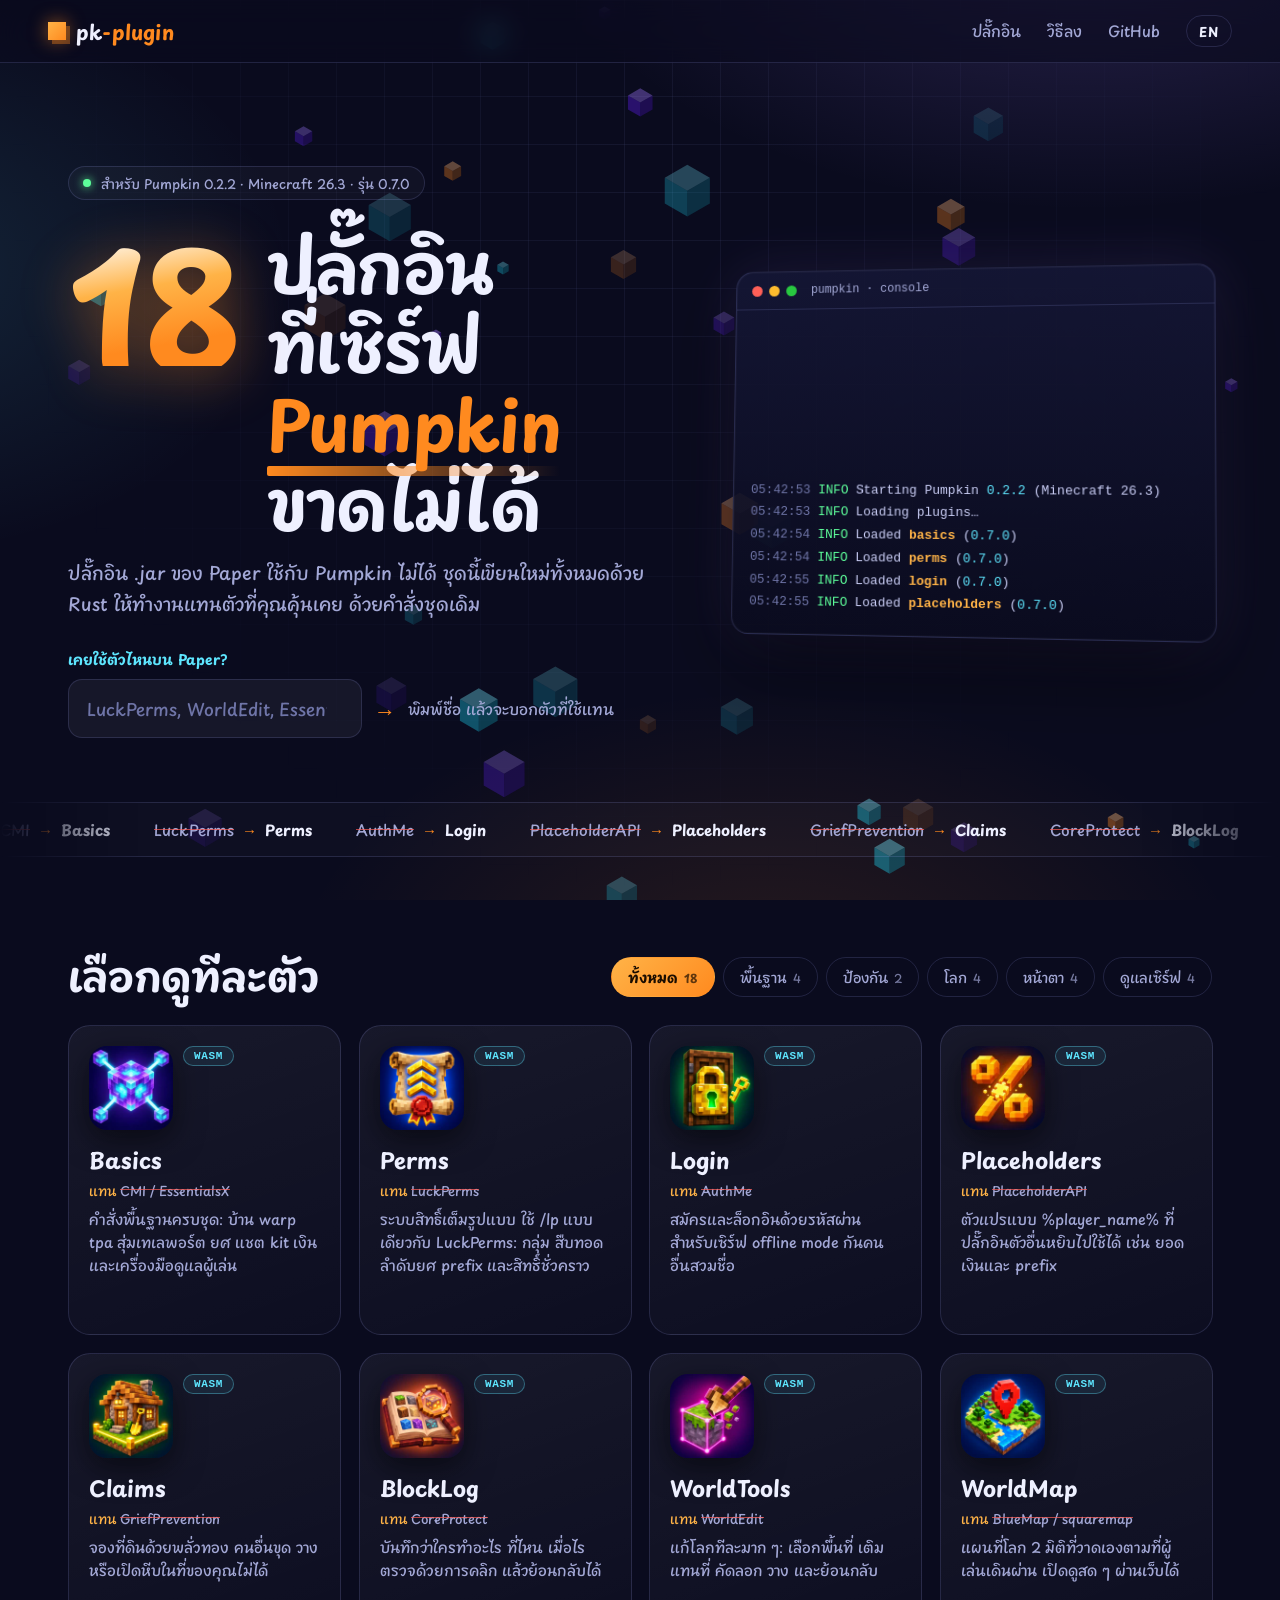
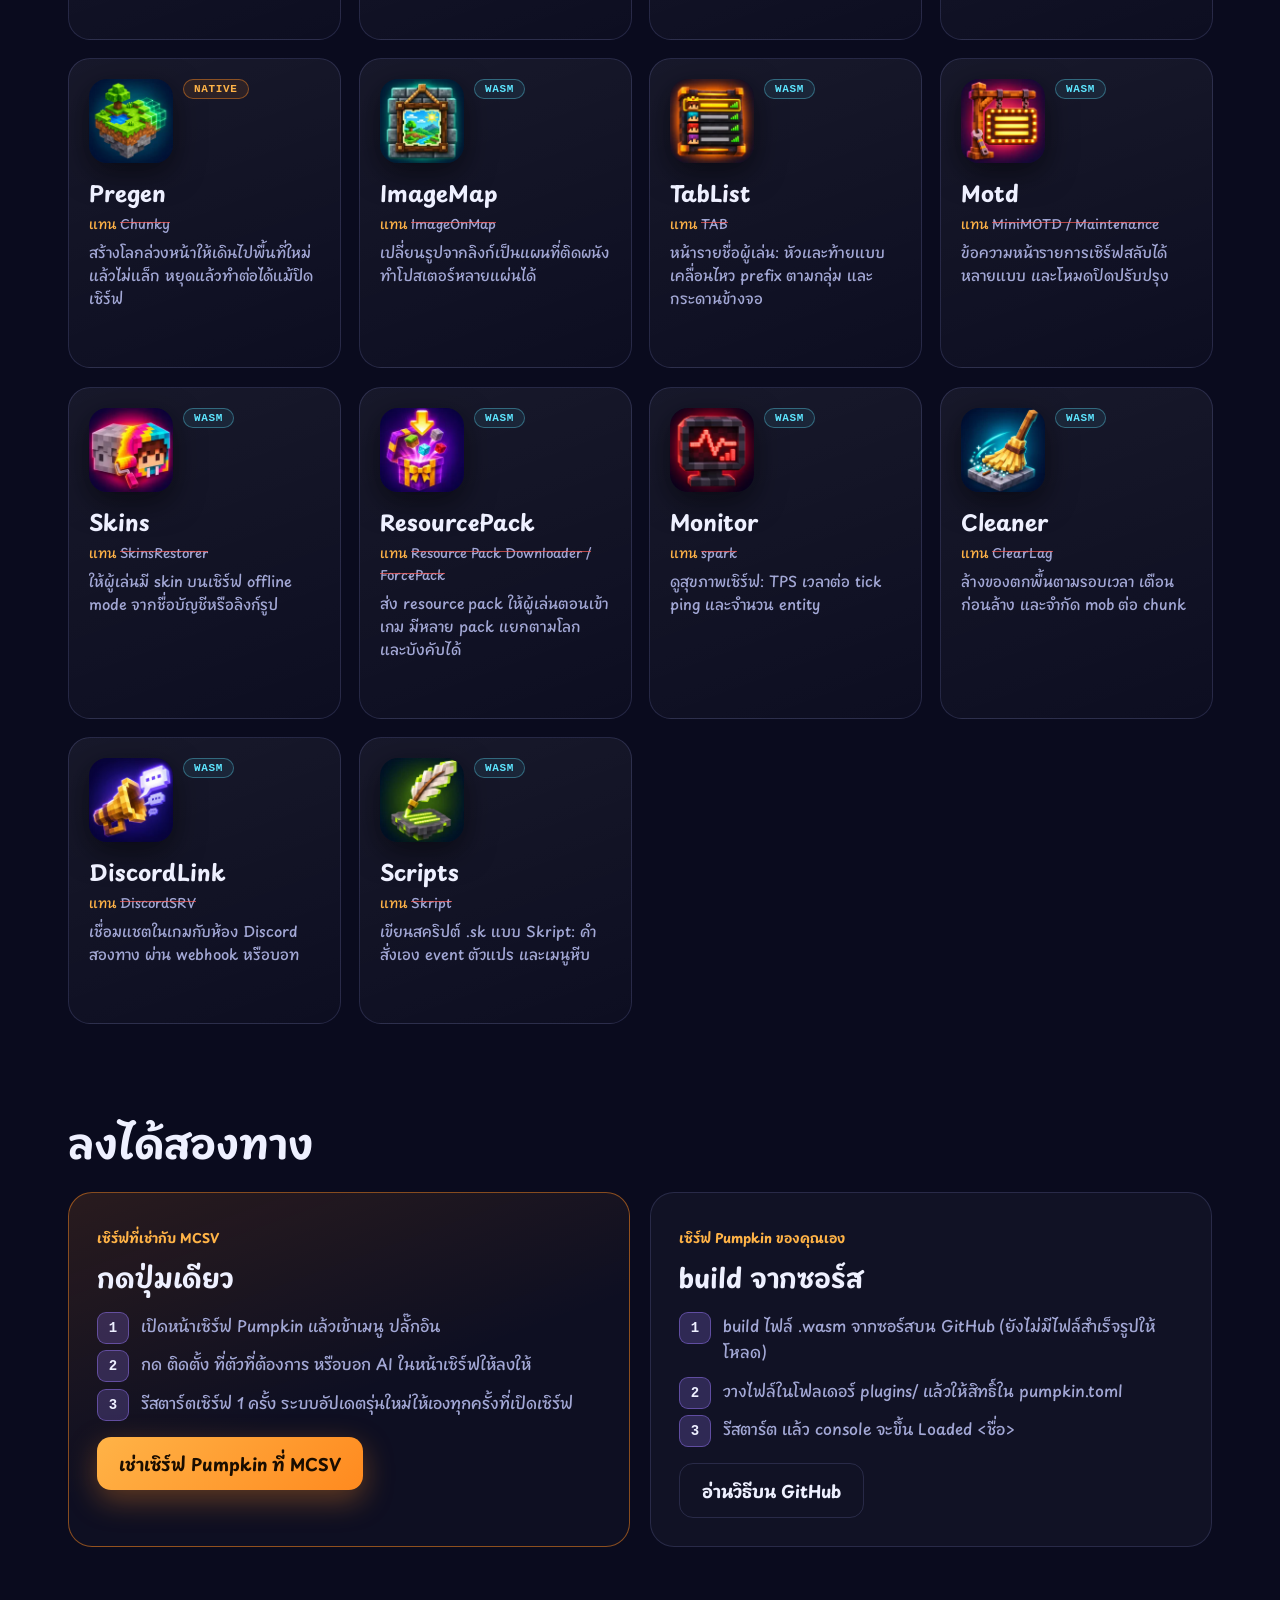
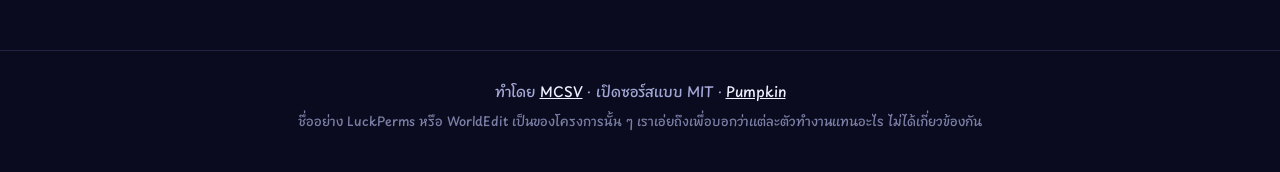
==== site/index.html @ 04d497fb "Hub page at pk-plugin.mcsv.me site/: one static page (no build step, no network calls) that lists th" ====
<!doctype html>
<html lang="th">
<head>
<meta charset="utf-8">
<meta name="viewport" content="width=device-width, initial-scale=1">
<title>Pumpkin Plugins: ปลั๊กอิน 18 ตัวสำหรับเซิร์ฟ Pumpkin | MCSV</title>
<meta name="description" content="ปลั๊กอิน 18 ตัวสำหรับเซิร์ฟ Minecraft Pumpkin ใช้แทน LuckPerms, EssentialsX, WorldEdit, CoreProtect และตัวอื่นที่คุ้นเคย เปิดซอร์ส ทำโดย MCSV">
<meta name="theme-color" content="#0a0b1e">
<meta property="og:title" content="Pumpkin Plugins by MCSV">
<meta property="og:description" content="18 open-source plugins for the Pumpkin Minecraft server: permissions, essentials, world editing, block logging, web map and more.">
<meta property="og:type" content="website">
<meta property="og:url" content="https://pk-plugin.mcsv.me/">
<meta property="og:image" content="https://pk-plugin.mcsv.me/img/basics.webp">
<link rel="canonical" href="https://pk-plugin.mcsv.me/">
<link rel="icon" type="image/webp" href="img/basics.webp">
<link rel="preload" href="fonts/playpen-sans-thai-700-thai.woff2" as="font" type="font/woff2" crossorigin>
<link rel="stylesheet" href="style.css">
</head>
<body>
<canvas id="sky" aria-hidden="true"></canvas>

<header class="top">
  <a class="brand" href="#top" aria-label="Pumpkin Plugins">
    <span class="brand-cube" aria-hidden="true"></span>
    <span>pk<b>-plugin</b></span>
  </a>
  <nav class="top-links">
    <a href="#plugins" data-i18n="nav_plugins">ปลั๊กอิน</a>
    <a href="#install" data-i18n="nav_install">วิธีลง</a>
    <a href="https://github.com/artmasster/pumpkin-plugins" rel="noopener" target="_blank">GitHub</a>
    <button class="lang" id="lang" type="button" aria-label="Switch language">EN</button>
  </nav>
</header>

<main id="top">
  <section class="hero">
    <div class="hero-copy">
      <p class="eyebrow reveal"><span class="dot"></span><span data-i18n="eyebrow">สำหรับ Pumpkin 0.2.2 · Minecraft 26.3 · รุ่น 0.7.0</span></p>
      <h1 class="reveal">
        <span class="count" id="count">18</span>
        <span class="h1-text" data-i18n="h1">ปลั๊กอิน<br>ที่เซิร์ฟ <em>Pumpkin</em><br>ขาดไม่ได้</span>
      </h1>
      <p class="lede reveal" data-i18n="lede">ปลั๊กอิน .jar ของ Paper ใช้กับ Pumpkin ไม่ได้ ชุดนี้เขียนใหม่ทั้งหมดด้วย Rust ให้ทำงานแทนตัวที่คุณคุ้นเคย ด้วยคำสั่งชุดเดิม</p>

      <form class="finder reveal" id="finder" autocomplete="off">
        <label for="q" data-i18n="finder_label">เคยใช้ตัวไหนบน Paper?</label>
        <div class="finder-row">
          <input id="q" type="search" spellcheck="false" placeholder="LuckPerms, WorldEdit, EssentialsX…">
          <span class="finder-arrow" aria-hidden="true">→</span>
          <output id="answer" for="q" data-i18n="finder_idle">พิมพ์ชื่อ แล้วจะบอกตัวที่ใช้แทน</output>
        </div>
      </form>
    </div>

    <div class="console reveal" aria-hidden="true">
      <div class="console-bar"><i></i><i></i><i></i><span>pumpkin · console</span></div>
      <pre id="log"></pre>
    </div>
  </section>

  <div class="ticker" aria-hidden="true"><div class="ticker-run" id="ticker"></div></div>

  <section class="shelf" id="plugins">
    <div class="shelf-head">
      <h2 data-i18n="shelf_title">เลือกดูทีละตัว</h2>
      <div class="chips" id="chips" role="tablist"></div>
    </div>
    <div class="grid" id="grid"></div>
    <p class="none" id="none" hidden data-i18n="none">ไม่มีตัวที่ตรงกับคำนี้</p>
  </section>

  <section class="install" id="install">
    <h2 data-i18n="install_title">ลงได้สองทาง</h2>
    <div class="ways">
      <article class="way way-mcsv">
        <span class="way-tag" data-i18n="way1_tag">เซิร์ฟที่เช่ากับ MCSV</span>
        <h3 data-i18n="way1_title">กดปุ่มเดียว</h3>
        <ol>
          <li data-i18n="way1_a">เปิดหน้าเซิร์ฟ Pumpkin แล้วเข้าเมนู ปลั๊กอิน</li>
          <li data-i18n="way1_b">กด ติดตั้ง ที่ตัวที่ต้องการ หรือบอก AI ในหน้าเซิร์ฟให้ลงให้</li>
          <li data-i18n="way1_c">รีสตาร์ตเซิร์ฟ 1 ครั้ง ระบบอัปเดตรุ่นใหม่ให้เองทุกครั้งที่เปิดเซิร์ฟ</li>
        </ol>
        <a class="btn" href="https://mcsv.me" rel="noopener" target="_blank" data-i18n="way1_btn">เช่าเซิร์ฟ Pumpkin ที่ MCSV</a>
      </article>
      <article class="way">
        <span class="way-tag" data-i18n="way2_tag">เซิร์ฟ Pumpkin ของคุณเอง</span>
        <h3 data-i18n="way2_title">build จากซอร์ส</h3>
        <ol>
          <li data-i18n="way2_a">build ไฟล์ .wasm จากซอร์สบน GitHub (ยังไม่มีไฟล์สำเร็จรูปให้โหลด)</li>
          <li data-i18n="way2_b">วางไฟล์ในโฟลเดอร์ plugins/ แล้วให้สิทธิ์ใน pumpkin.toml</li>
          <li data-i18n="way2_c">รีสตาร์ต แล้ว console จะขึ้น Loaded &lt;ชื่อ&gt;</li>
        </ol>
        <a class="btn btn-ghost" href="https://github.com/artmasster/pumpkin-plugins#install" rel="noopener" target="_blank" data-i18n="way2_btn">อ่านวิธีบน GitHub</a>
      </article>
    </div>
  </section>
</main>

<footer class="foot">
  <p><span data-i18n="foot_a">ทำโดย</span> <a href="https://mcsv.me" rel="noopener" target="_blank">MCSV</a> · <span data-i18n="foot_b">เปิดซอร์สแบบ MIT</span> · <a href="https://github.com/Pumpkin-MC/Pumpkin" rel="noopener" target="_blank">Pumpkin</a></p>
  <p class="foot-small" data-i18n="foot_c">ชื่ออย่าง LuckPerms หรือ WorldEdit เป็นของโครงการนั้น ๆ เราเอ่ยถึงเพื่อบอกว่าแต่ละตัวทำงานแทนอะไร ไม่ได้เกี่ยวข้องกัน</p>
</footer>

<dialog id="sheet" aria-labelledby="sheet-name">
  <button class="sheet-close" id="sheet-close" type="button" aria-label="Close">×</button>
  <div class="sheet-art"><img id="sheet-img" alt="" width="176" height="176"><span class="sheet-glow" aria-hidden="true"></span></div>
  <div class="sheet-body">
    <p class="sheet-rep"><span data-i18n="rep">ใช้แทน</span> <b id="sheet-rep"></b></p>
    <h2 id="sheet-name"></h2>
    <p class="sheet-text" id="sheet-text"></p>
    <h3 data-i18n="cmds">คำสั่งหลัก</h3>
    <div class="cmds" id="sheet-cmds"></div>
    <h3 id="sheet-toml-title" data-i18n="toml">สิทธิ์ใน pumpkin.toml</h3>
    <button class="toml" id="sheet-toml" type="button"><code id="sheet-toml-code"></code><span class="copy-hint" data-i18n="copy">กดเพื่อคัดลอก</span></button>
    <p class="sheet-meta" id="sheet-meta"></p>
  </div>
</dialog>
<div class="toast" id="toast" role="status" aria-live="polite"></div>

<script src="app.js" defer></script>
</body>
</html>
---- site/style.css ----
/* pk-plugin.mcsv.me: voxel night. Deep indigo sky, the cyan and violet glow of the plugin art,
   and pumpkin orange as the one sharp accent. */
@font-face { font-family: 'Playpen Sans Thai'; font-weight: 500; font-display: swap; src: url('fonts/playpen-sans-thai-500-thai.woff2') format('woff2'); unicode-range: U+02D7, U+0303, U+0331, U+0E01-0E5B, U+200C-200D, U+25CC; }
@font-face { font-family: 'Playpen Sans Thai'; font-weight: 500; font-display: swap; src: url('fonts/playpen-sans-thai-500-latin.woff2') format('woff2'); unicode-range: U+0000-00FF, U+0131, U+0152-0153, U+02BB-02BC, U+02C6, U+02DA, U+02DC, U+2000-206F, U+20AC, U+2122, U+2190-2193, U+2212, U+2215, U+FEFF, U+FFFD; }
@font-face { font-family: 'Playpen Sans Thai'; font-weight: 600; font-display: swap; src: url('fonts/playpen-sans-thai-600-thai.woff2') format('woff2'); unicode-range: U+02D7, U+0303, U+0331, U+0E01-0E5B, U+200C-200D, U+25CC; }
@font-face { font-family: 'Playpen Sans Thai'; font-weight: 600; font-display: swap; src: url('fonts/playpen-sans-thai-600-latin.woff2') format('woff2'); unicode-range: U+0000-00FF, U+0131, U+0152-0153, U+02BB-02BC, U+02C6, U+02DA, U+02DC, U+2000-206F, U+20AC, U+2122, U+2190-2193, U+2212, U+2215, U+FEFF, U+FFFD; }
@font-face { font-family: 'Playpen Sans Thai'; font-weight: 700; font-display: swap; src: url('fonts/playpen-sans-thai-700-thai.woff2') format('woff2'); unicode-range: U+02D7, U+0303, U+0331, U+0E01-0E5B, U+200C-200D, U+25CC; }
@font-face { font-family: 'Playpen Sans Thai'; font-weight: 700; font-display: swap; src: url('fonts/playpen-sans-thai-700-latin.woff2') format('woff2'); unicode-range: U+0000-00FF, U+0131, U+0152-0153, U+02BB-02BC, U+02C6, U+02DA, U+02DC, U+2000-206F, U+20AC, U+2122, U+2190-2193, U+2212, U+2215, U+FEFF, U+FFFD; }

:root {
  --bg: #0a0b1e;
  --bg-2: #11132e;
  --ink: #eef0ff;
  --dim: #a3a8d6;
  --line: rgba(160, 170, 255, .16);
  --pumpkin: #ff8a1f;
  --pumpkin-2: #ffb347;
  --cyan: #5ee6ff;
  --violet: #9b7bff;
  --mono: ui-monospace, 'Cascadia Code', 'SF Mono', Menlo, Consolas, monospace;
  --ease: cubic-bezier(.2, .8, .2, 1);
}
* { box-sizing: border-box; }
html { scroll-behavior: smooth; }
body {
  margin: 0; min-height: 100vh; color: var(--ink); background: var(--bg);
  font: 500 17px/1.7 'Playpen Sans Thai', 'Leelawadee UI', Tahoma, sans-serif;
  background-image:
    radial-gradient(900px 500px at 85% -10%, rgba(155, 123, 255, .22), transparent 60%),
    radial-gradient(700px 480px at -10% 30%, rgba(94, 230, 255, .12), transparent 60%),
    radial-gradient(800px 500px at 60% 110%, rgba(255, 138, 31, .12), transparent 60%);
  background-attachment: fixed;
  overflow-x: hidden;
}
/* a faint block grid, like a build plate */
body::before {
  content: ''; position: fixed; inset: 0; z-index: -1; pointer-events: none; opacity: .5;
  background-image: linear-gradient(var(--line) 1px, transparent 1px), linear-gradient(90deg, var(--line) 1px, transparent 1px);
  background-size: 48px 48px;
  mask-image: radial-gradient(ellipse at 50% 20%, #000 0%, transparent 72%);
  -webkit-mask-image: radial-gradient(ellipse at 50% 20%, #000 0%, transparent 72%);
}
#sky { position: fixed; inset: 0; width: 100%; height: 100%; z-index: -1; pointer-events: none; }
a { color: inherit; }
h1, h2, h3, p { margin: 0; }
button { font: inherit; color: inherit; cursor: pointer; }
:focus-visible { outline: 2px solid var(--pumpkin); outline-offset: 3px; border-radius: 6px; }

/* top bar */
.top { position: sticky; top: 0; z-index: 20; display: flex; align-items: center; justify-content: space-between; gap: 16px; padding: 14px clamp(16px, 4vw, 48px); backdrop-filter: blur(14px); -webkit-backdrop-filter: blur(14px); background: rgba(10, 11, 30, .62); border-bottom: 1px solid var(--line); }
.brand { display: flex; align-items: center; gap: 10px; font-weight: 700; font-size: 20px; text-decoration: none; letter-spacing: .01em; }
.brand b { color: var(--pumpkin); font-weight: 700; }
.brand-cube { width: 18px; height: 18px; background: linear-gradient(135deg, var(--pumpkin-2), var(--pumpkin)); box-shadow: 4px 4px 0 rgba(255, 138, 31, .35), 0 0 18px rgba(255, 138, 31, .6); animation: spin 9s linear infinite; }
.top-links { display: flex; align-items: center; gap: clamp(10px, 2.4vw, 26px); font-size: 15px; }
.top-links a { text-decoration: none; color: var(--dim); transition: color .2s; }
.top-links a:hover { color: var(--ink); }
.lang { padding: 4px 12px; border: 1px solid var(--line); border-radius: 999px; background: transparent; font-size: 13px; font-weight: 700; letter-spacing: .08em; transition: border-color .2s, background .2s; }
.lang:hover { border-color: var(--pumpkin); background: rgba(255, 138, 31, .12); }

/* hero */
.hero { display: grid; grid-template-columns: minmax(0, 1.1fr) minmax(0, .9fr); gap: clamp(24px, 5vw, 72px); align-items: center; max-width: 1240px; margin: 0 auto; padding: clamp(40px, 8vw, 104px) clamp(16px, 4vw, 48px) clamp(32px, 5vw, 64px); }
.eyebrow { display: inline-flex; align-items: center; gap: 10px; padding: 5px 14px; border: 1px solid var(--line); border-radius: 999px; font-size: 13px; color: var(--dim); background: rgba(255, 255, 255, .03); }
.dot { width: 8px; height: 8px; border-radius: 50%; background: #5dff9b; box-shadow: 0 0 10px #5dff9b; animation: pulse 1.8s ease-in-out infinite; }
h1 { display: flex; align-items: flex-start; gap: clamp(12px, 2vw, 24px); margin: 22px 0 18px; font-size: clamp(34px, 5.4vw, 68px); line-height: 1.16; font-weight: 700; letter-spacing: -.01em; }
.count { flex: none; font-size: 2.35em; line-height: .9; color: transparent; background: linear-gradient(170deg, #fff 10%, var(--pumpkin-2) 45%, var(--pumpkin) 80%); -webkit-background-clip: text; background-clip: text; filter: drop-shadow(0 8px 28px rgba(255, 138, 31, .45)); font-variant-numeric: tabular-nums; }
h1 em { font-style: normal; color: var(--pumpkin); position: relative; white-space: nowrap; }
h1 em::after { content: ''; position: absolute; left: 0; right: 0; bottom: .04em; height: .14em; background: linear-gradient(90deg, var(--pumpkin), transparent); border-radius: 2px; transform-origin: left; animation: underline 1.1s .7s var(--ease) both; }
.lede { max-width: 34em; color: var(--dim); font-size: clamp(16px, 1.5vw, 18px); }

.finder { margin-top: 30px; }
.finder label { display: block; margin-bottom: 8px; font-size: 14px; font-weight: 700; color: var(--cyan); }
.finder-row { display: flex; flex-wrap: wrap; align-items: center; gap: 12px; }
.finder input { flex: 1 1 240px; min-width: 0; padding: 14px 18px; border: 1px solid var(--line); border-radius: 14px; background: rgba(255, 255, 255, .05); color: var(--ink); font: inherit; transition: border-color .2s, box-shadow .2s; }
.finder input::placeholder { color: #6f75a8; }
.finder input:focus { outline: none; border-color: var(--cyan); box-shadow: 0 0 0 4px rgba(94, 230, 255, .14); }
.finder-arrow { font-size: 22px; color: var(--pumpkin); animation: nudge 1.4s ease-in-out infinite; }
.finder output { flex: 1 1 200px; font-size: 15px; color: var(--dim); }
.finder output button { padding: 8px 16px; border: 0; border-radius: 12px; background: linear-gradient(135deg, var(--pumpkin-2), var(--pumpkin)); color: #1a0d00; font-weight: 700; box-shadow: 0 8px 24px rgba(255, 138, 31, .35); animation: pop .35s var(--ease); }
.finder output button + button { margin-left: 8px; }

/* console */
.console { border: 1px solid var(--line); border-radius: 18px; background: linear-gradient(180deg, rgba(20, 22, 52, .92), rgba(10, 11, 30, .92)); box-shadow: 0 30px 80px rgba(0, 0, 0, .5), 0 0 0 1px rgba(255, 255, 255, .03) inset, 0 0 60px rgba(155, 123, 255, .14); transform: perspective(1200px) rotateY(-7deg) rotateX(3deg); transition: transform .6s var(--ease); overflow: hidden; }
.console:hover { transform: perspective(1200px) rotateY(0) rotateX(0); }
.console-bar { display: flex; align-items: center; gap: 7px; padding: 12px 16px; border-bottom: 1px solid var(--line); font: 12px var(--mono); color: var(--dim); }
.console-bar i { width: 11px; height: 11px; border-radius: 50%; background: #ff5f57; }
.console-bar i:nth-child(2) { background: #febc2e; }
.console-bar i:nth-child(3) { background: #28c840; }
.console-bar span { margin-left: 8px; }
#log { margin: 0; padding: 16px 18px 20px; height: 330px; overflow: hidden; font: 13px/1.75 var(--mono); color: #c9cdf5; white-space: pre-wrap; display: flex; flex-direction: column; justify-content: flex-end; }
#log .t { color: #6f75a8; }
#log .ok { color: #5dff9b; }
#log .n { color: var(--pumpkin-2); font-weight: 700; }
#log .v { color: var(--cyan); }
#log div { animation: line .35s var(--ease); }

/* ticker */
.ticker { overflow: hidden; border-block: 1px solid var(--line); background: rgba(255, 255, 255, .02); mask-image: linear-gradient(90deg, transparent, #000 12%, #000 88%, transparent); -webkit-mask-image: linear-gradient(90deg, transparent, #000 12%, #000 88%, transparent); }
.ticker-run { display: flex; width: max-content; gap: 44px; padding: 14px 0; font-size: 15px; color: var(--dim); animation: marquee 60s linear infinite; }
.ticker:hover .ticker-run { animation-play-state: paused; }
.ticker-run span { white-space: nowrap; }
.ticker-run s { text-decoration-color: rgba(255, 95, 87, .7); }
.ticker-run b { color: var(--ink); }
.ticker-run i { font-style: normal; color: var(--pumpkin); margin: 0 8px; }

/* shelf */
.shelf, .install { max-width: 1240px; margin: 0 auto; padding: clamp(48px, 7vw, 96px) clamp(16px, 4vw, 48px) 0; }
.shelf-head { display: flex; flex-wrap: wrap; align-items: end; justify-content: space-between; gap: 18px; margin-bottom: 28px; }
h2 { font-size: clamp(26px, 3.4vw, 40px); line-height: 1.25; font-weight: 700; }
.chips { display: flex; flex-wrap: wrap; gap: 8px; }
.chip { padding: 7px 16px; border: 1px solid var(--line); border-radius: 999px; background: transparent; font-size: 14px; color: var(--dim); transition: all .2s; }
.chip:hover { color: var(--ink); border-color: var(--violet); }
.chip[aria-selected='true'] { color: #1a0d00; background: linear-gradient(135deg, var(--pumpkin-2), var(--pumpkin)); border-color: transparent; font-weight: 700; }
.chip small { margin-left: 6px; opacity: .7; font-size: 12px; }

.grid { display: grid; grid-template-columns: repeat(auto-fill, minmax(250px, 1fr)); gap: 18px; }
.card { --mx: 50%; --my: 50%; --rx: 0deg; --ry: 0deg; position: relative; display: flex; flex-direction: column; gap: 6px; padding: 20px; border: 1px solid var(--line); border-radius: 22px; background: linear-gradient(160deg, rgba(255, 255, 255, .06), rgba(255, 255, 255, .015)); text-align: left; overflow: hidden; transform: perspective(900px) rotateX(var(--rx)) rotateY(var(--ry)); transition: transform .25s var(--ease), border-color .25s, box-shadow .25s, opacity .3s; will-change: transform; }
.card::before { content: ''; position: absolute; inset: 0; pointer-events: none; opacity: 0; transition: opacity .25s; background: radial-gradient(260px circle at var(--mx) var(--my), rgba(94, 230, 255, .2), transparent 60%); }
.card:hover, .card:focus-visible { border-color: rgba(94, 230, 255, .55); box-shadow: 0 22px 50px rgba(0, 0, 0, .45), 0 0 34px rgba(94, 230, 255, .14); }
.card:hover::before { opacity: 1; }
.card img { width: 84px; height: 84px; border-radius: 18px; box-shadow: 0 10px 30px rgba(0, 0, 0, .5); transition: transform .45s var(--ease); }
.card:hover img { transform: translateY(-6px) rotate(-5deg) scale(1.08); }
.card-top { display: flex; align-items: flex-start; justify-content: space-between; gap: 10px; margin-bottom: 8px; }
.badge { padding: 3px 10px; border-radius: 999px; font: 700 11px var(--mono); letter-spacing: .06em; color: var(--cyan); border: 1px solid rgba(94, 230, 255, .35); background: rgba(94, 230, 255, .08); }
.badge.native { color: var(--pumpkin-2); border-color: rgba(255, 138, 31, .45); background: rgba(255, 138, 31, .1); }
.card h3 { font-size: 22px; font-weight: 700; line-height: 1.3; }
.card .rep { font-size: 13px; color: var(--pumpkin-2); }
.card .rep s { color: var(--dim); text-decoration-color: rgba(255, 95, 87, .7); }
.card p { font-size: 14.5px; line-height: 1.6; color: var(--dim); }
.card .more { margin-top: auto; padding-top: 10px; font-size: 13px; font-weight: 700; color: var(--cyan); opacity: 0; transform: translateX(-6px); transition: all .25s; }
.card:hover .more, .card:focus-visible .more { opacity: 1; transform: none; }
.card.hit { border-color: var(--pumpkin); box-shadow: 0 0 0 3px rgba(255, 138, 31, .3), 0 22px 50px rgba(0, 0, 0, .45); animation: hit .9s var(--ease); }
.card.gone { display: none; }
.none { padding: 40px 0; text-align: center; color: var(--dim); }

/* install */
.install { padding-bottom: clamp(56px, 8vw, 110px); }
.ways { display: grid; grid-template-columns: repeat(auto-fit, minmax(300px, 1fr)); gap: 20px; margin-top: 28px; }
.way { position: relative; padding: 28px; border: 1px solid var(--line); border-radius: 24px; background: rgba(255, 255, 255, .03); }
.way-mcsv { border-color: rgba(255, 138, 31, .5); background: linear-gradient(160deg, rgba(255, 138, 31, .13), rgba(255, 255, 255, .02) 55%); }
.way-tag { font-size: 13px; font-weight: 700; color: var(--pumpkin-2); }
.way h3 { margin: 4px 0 14px; font-size: 26px; }
.way ol { margin: 0 0 22px; padding: 0; list-style: none; counter-reset: step; display: grid; gap: 12px; }
.way li { position: relative; padding-left: 44px; color: var(--dim); font-size: 15.5px; counter-increment: step; }
.way li::before { content: counter(step); position: absolute; left: 0; top: 0; width: 30px; height: 30px; display: grid; place-items: center; border-radius: 9px; font: 700 14px var(--mono); color: var(--ink); background: rgba(155, 123, 255, .22); border: 1px solid rgba(155, 123, 255, .45); }
.btn { display: inline-block; padding: 12px 22px; border-radius: 14px; font-weight: 700; text-decoration: none; color: #1a0d00; background: linear-gradient(135deg, var(--pumpkin-2), var(--pumpkin)); box-shadow: 0 10px 30px rgba(255, 138, 31, .35); transition: transform .2s var(--ease), box-shadow .2s; }
.btn:hover { transform: translateY(-2px); box-shadow: 0 16px 40px rgba(255, 138, 31, .5); }
.btn-ghost { color: var(--ink); background: transparent; border: 1px solid var(--line); box-shadow: none; }
.btn-ghost:hover { border-color: var(--cyan); box-shadow: 0 0 30px rgba(94, 230, 255, .2); }

.foot { padding: 28px clamp(16px, 4vw, 48px) 40px; border-top: 1px solid var(--line); text-align: center; color: var(--dim); font-size: 14px; }
.foot a { color: var(--ink); }
.foot-small { margin-top: 8px; font-size: 12.5px; opacity: .75; }

/* detail sheet */
dialog { width: min(920px, calc(100vw - 24px)); max-height: calc(100vh - 24px); padding: 0; border: 1px solid rgba(94, 230, 255, .35); border-radius: 28px; color: var(--ink); background: linear-gradient(160deg, #171a40, #0b0c22 70%); box-shadow: 0 40px 120px rgba(0, 0, 0, .7), 0 0 80px rgba(155, 123, 255, .2); overflow: auto; }
dialog[open] { display: grid; grid-template-columns: minmax(180px, 280px) 1fr; animation: sheet .4s var(--ease); }
dialog::backdrop { background: rgba(5, 6, 18, .72); backdrop-filter: blur(6px); -webkit-backdrop-filter: blur(6px); }
.sheet-close { position: absolute; top: 14px; right: 14px; z-index: 2; width: 38px; height: 38px; border: 1px solid var(--line); border-radius: 12px; background: rgba(255, 255, 255, .05); font-size: 22px; line-height: 1; transition: all .2s; }
.sheet-close:hover { border-color: var(--pumpkin); transform: rotate(90deg); }
.sheet-art { position: relative; display: grid; place-items: center; padding: 36px 20px; background: radial-gradient(closest-side, rgba(94, 230, 255, .16), transparent 75%); }
.sheet-art img { position: relative; z-index: 1; width: min(176px, 60%); height: auto; border-radius: 28px; box-shadow: 0 24px 60px rgba(0, 0, 0, .6); animation: float 4.5s ease-in-out infinite; }
.sheet-glow { position: absolute; width: 70%; aspect-ratio: 1; border-radius: 50%; background: conic-gradient(from 0deg, var(--cyan), var(--violet), var(--pumpkin), var(--cyan)); filter: blur(46px); opacity: .34; animation: spin 14s linear infinite; }
.sheet-body { padding: 34px 34px 30px 10px; min-width: 0; }
.sheet-rep { font-size: 14px; color: var(--dim); }
.sheet-rep b { color: var(--pumpkin-2); }
.sheet-body h2 { margin: 2px 0 10px; font-size: clamp(30px, 4vw, 44px); }
.sheet-text { color: var(--dim); }
.sheet-body h3 { margin: 22px 0 10px; font-size: 14px; font-weight: 700; letter-spacing: .04em; color: var(--cyan); }
.cmds { display: flex; flex-wrap: wrap; gap: 8px; }
.cmd { padding: 6px 12px; border: 1px solid var(--line); border-radius: 10px; background: rgba(255, 255, 255, .04); font: 13px var(--mono); color: var(--ink); transition: all .15s; }
.cmd:hover { border-color: var(--pumpkin); background: rgba(255, 138, 31, .12); transform: translateY(-2px); }
.toml { display: block; width: 100%; padding: 14px 16px; border: 1px dashed var(--line); border-radius: 14px; background: rgba(0, 0, 0, .3); text-align: left; transition: border-color .2s; }
.toml:hover { border-color: var(--cyan); }
.toml code { display: block; font: 13px/1.7 var(--mono); color: #c9cdf5; white-space: pre-wrap; overflow-wrap: anywhere; }
.copy-hint { display: block; margin-top: 6px; font-size: 12px; color: var(--dim); }
.sheet-meta { margin-top: 18px; font-size: 13px; color: var(--dim); }
.toast { position: fixed; left: 50%; bottom: 28px; z-index: 60; padding: 10px 20px; border-radius: 999px; font-size: 14px; font-weight: 700; color: #1a0d00; background: linear-gradient(135deg, var(--pumpkin-2), var(--pumpkin)); box-shadow: 0 14px 40px rgba(0, 0, 0, .5); transform: translate(-50%, 80px); opacity: 0; transition: transform .35s var(--ease), opacity .35s; pointer-events: none; }
.toast.on { transform: translate(-50%, 0); opacity: 1; }

/* entrances */
.reveal { opacity: 0; transform: translateY(22px); animation: rise .8s var(--ease) forwards; }
.hero-copy .reveal:nth-child(2) { animation-delay: .08s; }
.hero-copy .reveal:nth-child(3) { animation-delay: .18s; }
.hero-copy .reveal:nth-child(4) { animation-delay: .28s; }
.console.reveal { animation-name: rise-tilt; animation-delay: .3s; }
.in-view { opacity: 0; transform: translateY(26px) scale(.97); }
.in-view.seen { opacity: 1; transform: perspective(900px) rotateX(var(--rx, 0deg)) rotateY(var(--ry, 0deg)); transition: opacity .6s var(--ease), transform .6s var(--ease), border-color .25s, box-shadow .25s; transition-delay: var(--d, 0s), var(--d, 0s), 0s, 0s; }
.in-view.seen.live { transition: transform .25s var(--ease), border-color .25s, box-shadow .25s, opacity .3s; transition-delay: 0s; }

@keyframes rise { to { opacity: 1; transform: none; } }
@keyframes rise-tilt { to { opacity: 1; transform: perspective(1200px) rotateY(-7deg) rotateX(3deg); } }
@keyframes spin { to { transform: rotate(360deg); } }
@keyframes pulse { 50% { opacity: .35; transform: scale(.8); } }
@keyframes underline { from { transform: scaleX(0); } }
@keyframes nudge { 50% { transform: translateX(6px); } }
@keyframes pop { from { transform: scale(.7); opacity: 0; } }
@keyframes line { from { opacity: 0; transform: translateY(8px); } }
@keyframes marquee { to { transform: translateX(-50%); } }
@keyframes float { 50% { transform: translateY(-12px) rotate(2deg); } }
@keyframes sheet { from { opacity: 0; transform: translateY(30px) scale(.96); } }
@keyframes hit { 0%, 60% { transform: scale(1.04); } }

@media (max-width: 860px) {
  .hero { grid-template-columns: 1fr; }
  .console, .console:hover { transform: none; }
  .console.reveal { animation-name: rise; }
  #log { height: 220px; }
  dialog[open] { grid-template-columns: 1fr; }
  .sheet-art { padding: 28px 20px 0; }
  .sheet-art img { width: 120px; }
  .sheet-body { padding: 18px 22px 26px; }
  .top-links a[href='#install'] { display: none; }
}
@media (prefers-reduced-motion: reduce) {
  *, *::before, *::after { animation-duration: .01ms !important; animation-iteration-count: 1 !important; transition-duration: .01ms !important; scroll-behavior: auto !important; }
  .ticker-run { animation: none; flex-wrap: wrap; width: auto; justify-content: center; padding-inline: 16px; }
}
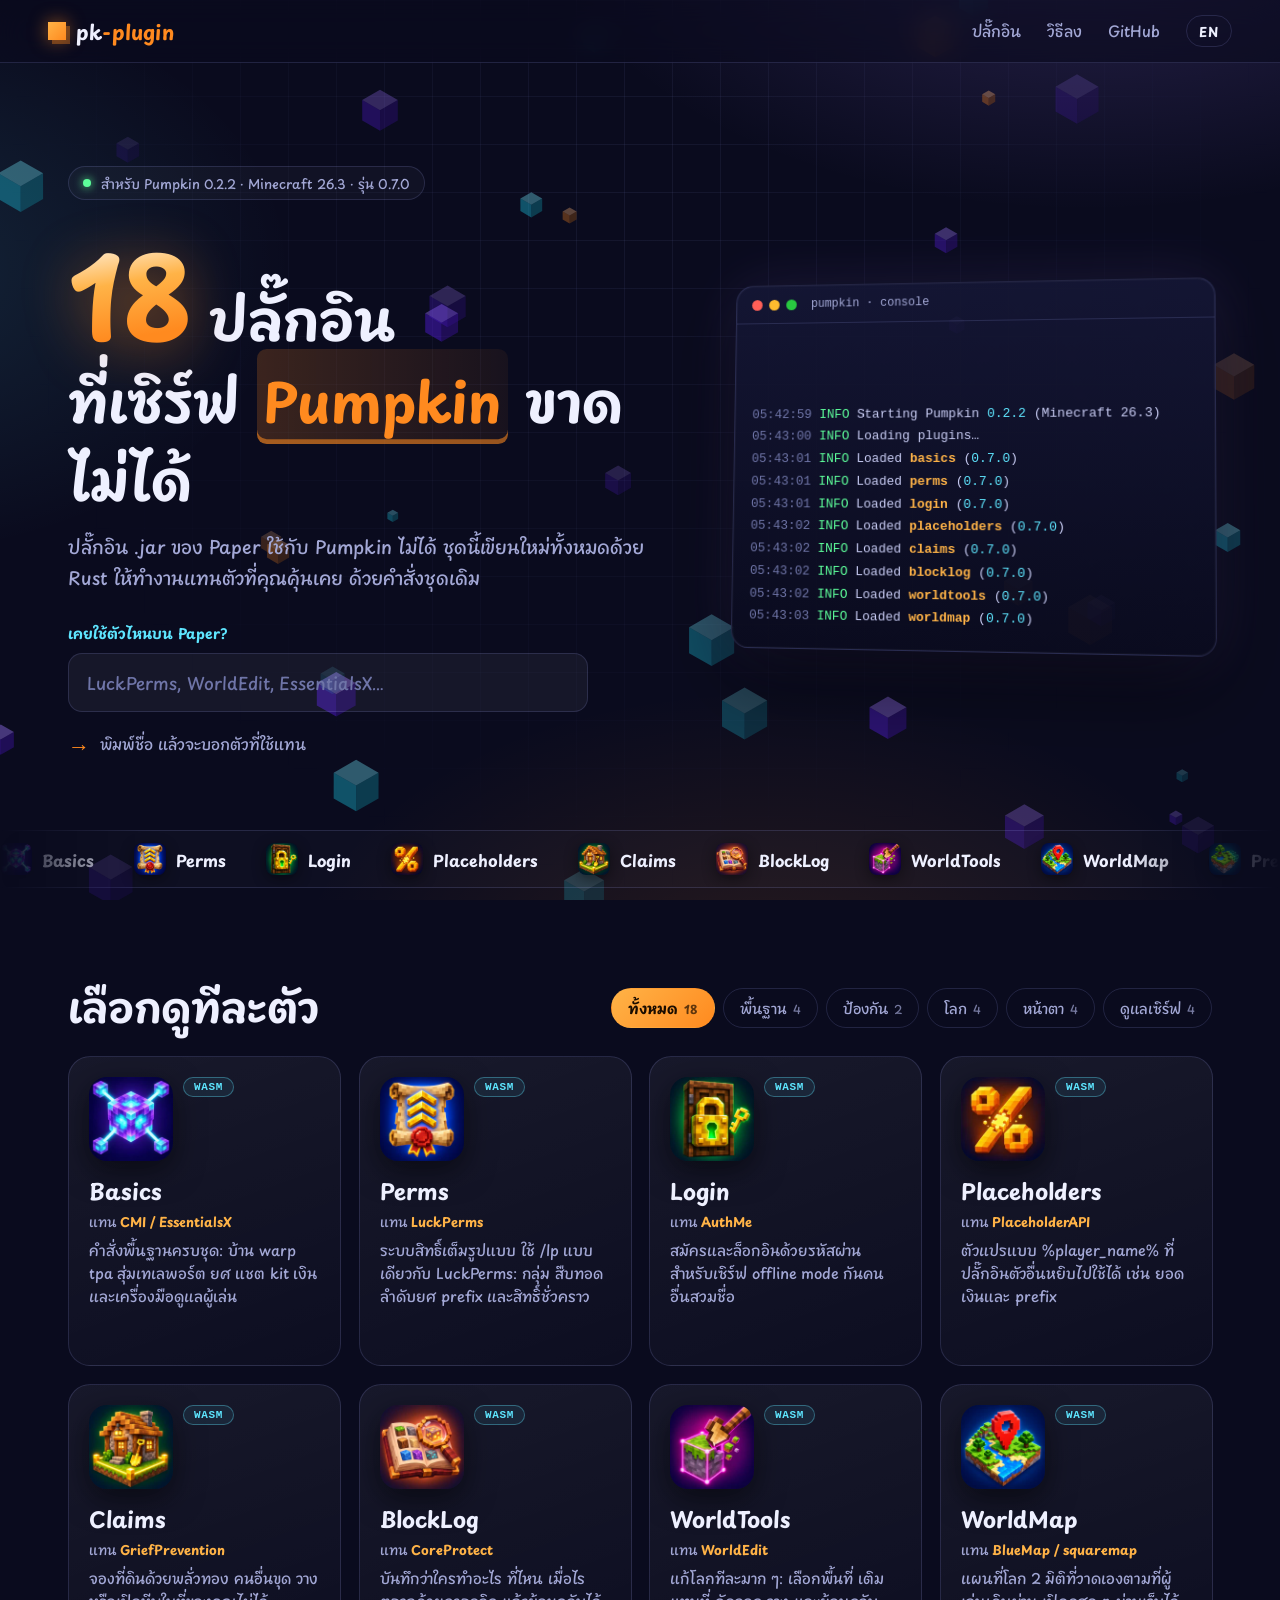
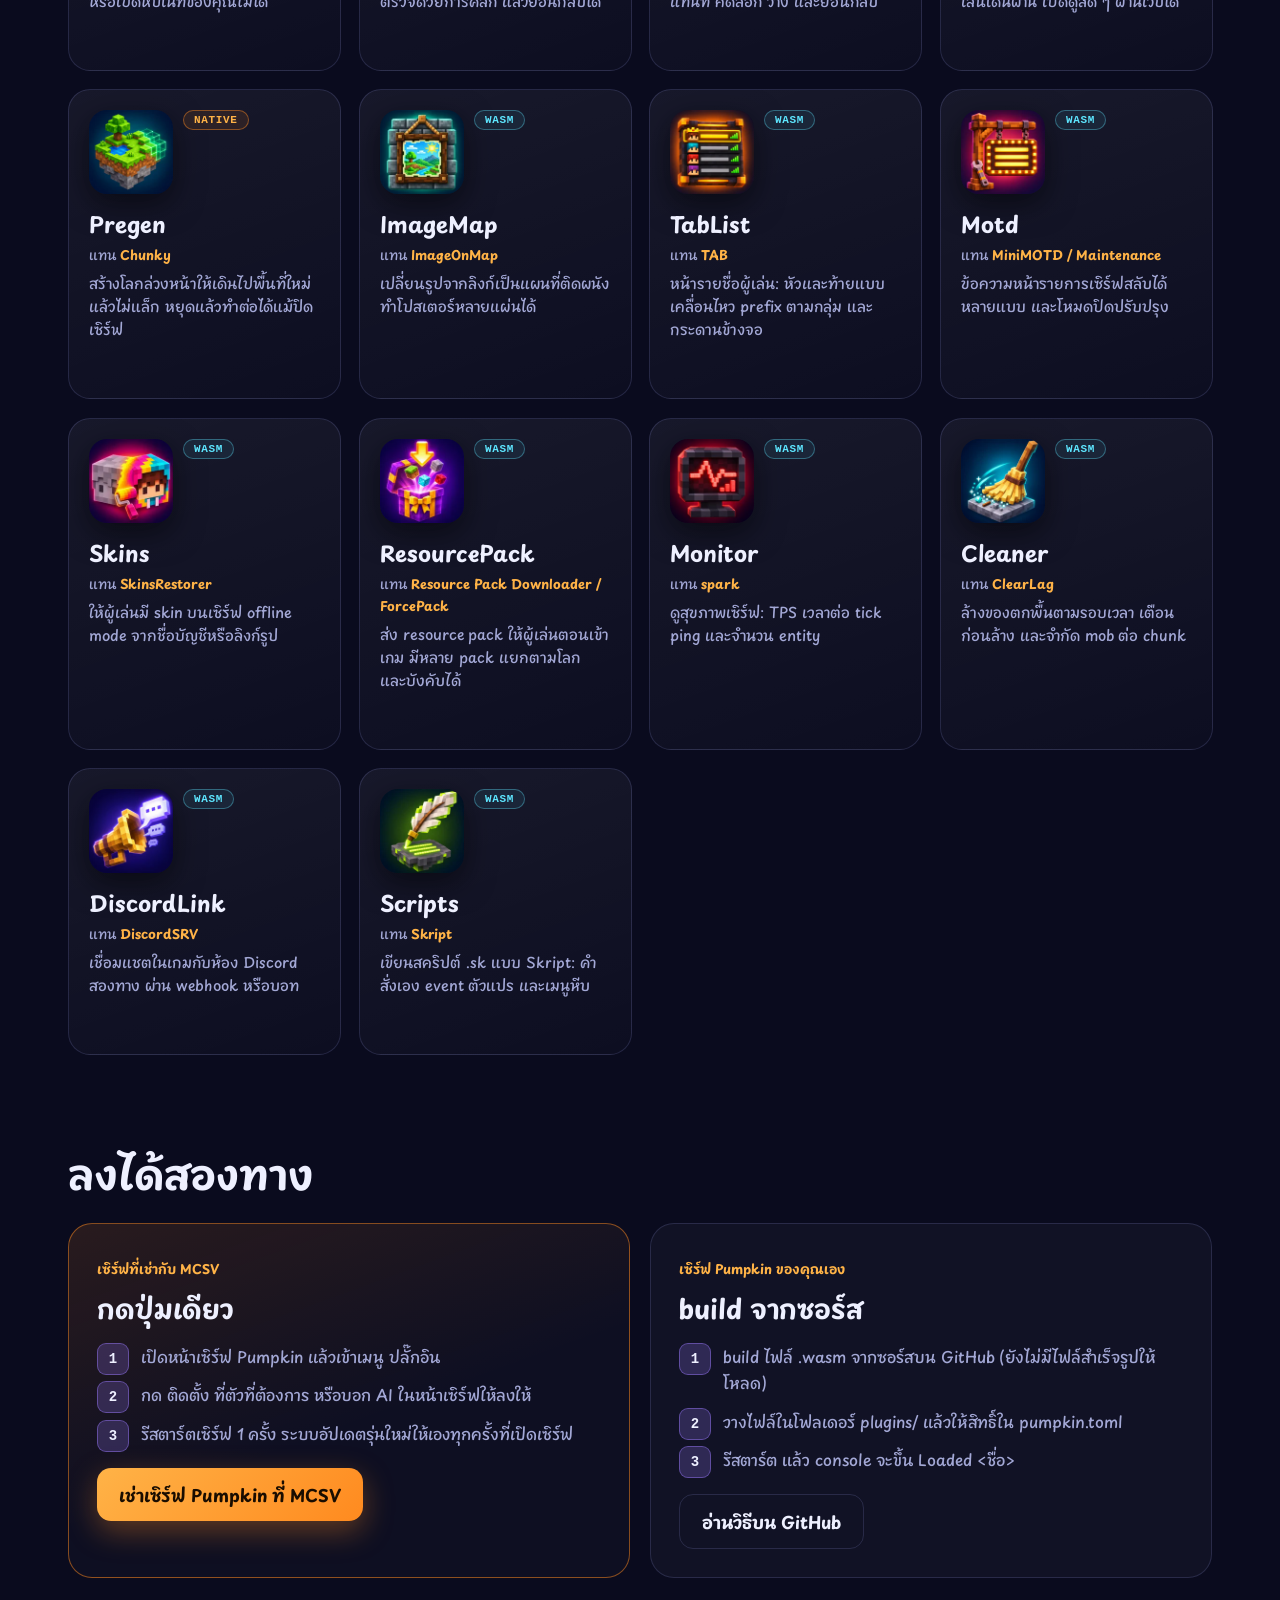
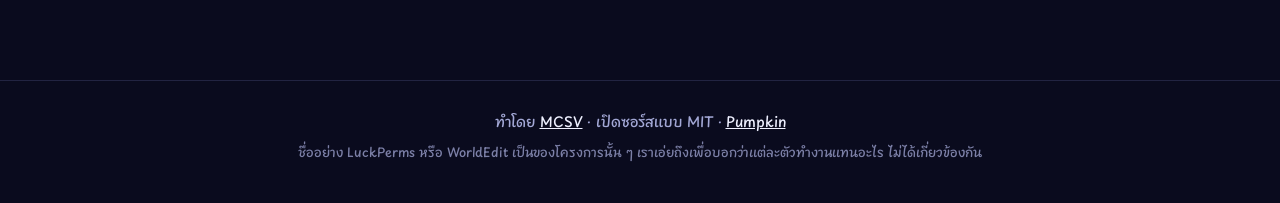
==== commit 8c807dbf: "Hub page: heading spacing, close button, plain names, ticker of art and names - heading: taller line" ====
--- a/site/index.html
+++ b/site/index.html
@@ -37,15 +37,15 @@
     <div class="hero-copy">
       <p class="eyebrow reveal"><span class="dot"></span><span data-i18n="eyebrow">สำหรับ Pumpkin 0.2.2 · Minecraft 26.3 · รุ่น 0.7.0</span></p>
       <h1 class="reveal">
-        <span class="count" id="count">18</span>
-        <span class="h1-text" data-i18n="h1">ปลั๊กอิน<br>ที่เซิร์ฟ <em>Pumpkin</em><br>ขาดไม่ได้</span>
+        <span class="h1-top"><span class="count" id="count">18</span><span data-i18n="h1a">ปลั๊กอิน</span></span>
+        <span class="h1-rest" data-i18n="h1b">ที่เซิร์ฟ <em>Pumpkin</em> ขาดไม่ได้</span>
       </h1>
       <p class="lede reveal" data-i18n="lede">ปลั๊กอิน .jar ของ Paper ใช้กับ Pumpkin ไม่ได้ ชุดนี้เขียนใหม่ทั้งหมดด้วย Rust ให้ทำงานแทนตัวที่คุณคุ้นเคย ด้วยคำสั่งชุดเดิม</p>
 
       <form class="finder reveal" id="finder" autocomplete="off">
         <label for="q" data-i18n="finder_label">เคยใช้ตัวไหนบน Paper?</label>
+        <input id="q" type="search" spellcheck="false" placeholder="LuckPerms, WorldEdit, EssentialsX…">
         <div class="finder-row">
-          <input id="q" type="search" spellcheck="false" placeholder="LuckPerms, WorldEdit, EssentialsX…">
           <span class="finder-arrow" aria-hidden="true">→</span>
           <output id="answer" for="q" data-i18n="finder_idle">พิมพ์ชื่อ แล้วจะบอกตัวที่ใช้แทน</output>
         </div>
@@ -102,7 +102,7 @@
 </footer>
 
 <dialog id="sheet" aria-labelledby="sheet-name">
-  <button class="sheet-close" id="sheet-close" type="button" aria-label="Close">×</button>
+  <button class="sheet-close" id="sheet-close" type="button" aria-label="Close"></button>
   <div class="sheet-art"><img id="sheet-img" alt="" width="176" height="176"><span class="sheet-glow" aria-hidden="true"></span></div>
   <div class="sheet-body">
     <p class="sheet-rep"><span data-i18n="rep">ใช้แทน</span> <b id="sheet-rep"></b></p>
--- a/site/style.css
+++ b/site/style.css
@@ -61,20 +61,23 @@
 .hero { display: grid; grid-template-columns: minmax(0, 1.1fr) minmax(0, .9fr); gap: clamp(24px, 5vw, 72px); align-items: center; max-width: 1240px; margin: 0 auto; padding: clamp(40px, 8vw, 104px) clamp(16px, 4vw, 48px) clamp(32px, 5vw, 64px); }
 .eyebrow { display: inline-flex; align-items: center; gap: 10px; padding: 5px 14px; border: 1px solid var(--line); border-radius: 999px; font-size: 13px; color: var(--dim); background: rgba(255, 255, 255, .03); }
 .dot { width: 8px; height: 8px; border-radius: 50%; background: #5dff9b; box-shadow: 0 0 10px #5dff9b; animation: pulse 1.8s ease-in-out infinite; }
-h1 { display: flex; align-items: flex-start; gap: clamp(12px, 2vw, 24px); margin: 22px 0 18px; font-size: clamp(34px, 5.4vw, 68px); line-height: 1.16; font-weight: 700; letter-spacing: -.01em; }
-.count { flex: none; font-size: 2.35em; line-height: .9; color: transparent; background: linear-gradient(170deg, #fff 10%, var(--pumpkin-2) 45%, var(--pumpkin) 80%); -webkit-background-clip: text; background-clip: text; filter: drop-shadow(0 8px 28px rgba(255, 138, 31, .45)); font-variant-numeric: tabular-nums; }
-h1 em { font-style: normal; color: var(--pumpkin); position: relative; white-space: nowrap; }
-h1 em::after { content: ''; position: absolute; left: 0; right: 0; bottom: .04em; height: .14em; background: linear-gradient(90deg, var(--pumpkin), transparent); border-radius: 2px; transform-origin: left; animation: underline 1.1s .7s var(--ease) both; }
+/* Thai stacks vowels and tone marks above and below the line: the heading needs tall lines, and
+   nothing may be drawn in the gap between them. */
+h1 { margin: 20px 0 16px; font-size: clamp(30px, 4.3vw, 54px); line-height: 1.45; font-weight: 700; }
+.h1-top { display: flex; align-items: baseline; gap: .22em; }
+.h1-rest { display: block; }
+.count { flex: none; padding: 0 .04em .06em 0; font-size: 2.1em; line-height: 1.15; color: transparent; background: linear-gradient(170deg, #fff 10%, var(--pumpkin-2) 45%, var(--pumpkin) 80%); -webkit-background-clip: text; background-clip: text; filter: drop-shadow(0 8px 28px rgba(255, 138, 31, .45)); font-variant-numeric: tabular-nums; }
+h1 em { font-style: normal; color: var(--pumpkin); white-space: nowrap; padding: 0 .12em; border-radius: .18em; background: linear-gradient(90deg, rgba(255, 138, 31, .2), rgba(255, 138, 31, .06)); box-shadow: inset 0 -.09em 0 rgba(255, 138, 31, .55); }
 .lede { max-width: 34em; color: var(--dim); font-size: clamp(16px, 1.5vw, 18px); }
 
 .finder { margin-top: 30px; }
 .finder label { display: block; margin-bottom: 8px; font-size: 14px; font-weight: 700; color: var(--cyan); }
-.finder-row { display: flex; flex-wrap: wrap; align-items: center; gap: 12px; }
-.finder input { flex: 1 1 240px; min-width: 0; padding: 14px 18px; border: 1px solid var(--line); border-radius: 14px; background: rgba(255, 255, 255, .05); color: var(--ink); font: inherit; transition: border-color .2s, box-shadow .2s; }
+.finder-row { display: flex; align-items: center; gap: 10px; min-height: 44px; margin-top: 10px; }
+.finder input { display: block; width: 100%; max-width: 520px; padding: 14px 18px; border: 1px solid var(--line); border-radius: 14px; background: rgba(255, 255, 255, .05); color: var(--ink); font: inherit; transition: border-color .2s, box-shadow .2s; }
 .finder input::placeholder { color: #6f75a8; }
 .finder input:focus { outline: none; border-color: var(--cyan); box-shadow: 0 0 0 4px rgba(94, 230, 255, .14); }
 .finder-arrow { font-size: 22px; color: var(--pumpkin); animation: nudge 1.4s ease-in-out infinite; }
-.finder output { flex: 1 1 200px; font-size: 15px; color: var(--dim); }
+.finder output { flex: 1; min-width: 0; font-size: 15px; color: var(--dim); }
 .finder output button { padding: 8px 16px; border: 0; border-radius: 12px; background: linear-gradient(135deg, var(--pumpkin-2), var(--pumpkin)); color: #1a0d00; font-weight: 700; box-shadow: 0 8px 24px rgba(255, 138, 31, .35); animation: pop .35s var(--ease); }
 .finder output button + button { margin-left: 8px; }
 
@@ -95,12 +98,13 @@
 
 /* ticker */
 .ticker { overflow: hidden; border-block: 1px solid var(--line); background: rgba(255, 255, 255, .02); mask-image: linear-gradient(90deg, transparent, #000 12%, #000 88%, transparent); -webkit-mask-image: linear-gradient(90deg, transparent, #000 12%, #000 88%, transparent); }
-.ticker-run { display: flex; width: max-content; gap: 44px; padding: 14px 0; font-size: 15px; color: var(--dim); animation: marquee 60s linear infinite; }
+/* every item has a right margin instead of a flex gap, so the two halves are the same width and
+   translateX(-50%) lands exactly on the start of the second half */
+.ticker-run { display: flex; width: max-content; padding: 12px 0; font-size: 16px; animation: marquee 50s linear infinite; }
 .ticker:hover .ticker-run { animation-play-state: paused; }
-.ticker-run span { white-space: nowrap; }
-.ticker-run s { text-decoration-color: rgba(255, 95, 87, .7); }
-.ticker-run b { color: var(--ink); }
-.ticker-run i { font-style: normal; color: var(--pumpkin); margin: 0 8px; }
+.tick { display: flex; align-items: center; gap: 10px; margin-right: 40px; white-space: nowrap; }
+.tick img { width: 32px; height: 32px; border-radius: 8px; box-shadow: 0 4px 14px rgba(0, 0, 0, .45); }
+.tick b { font-weight: 700; color: var(--ink); }
 
 /* shelf */
 .shelf, .install { max-width: 1240px; margin: 0 auto; padding: clamp(48px, 7vw, 96px) clamp(16px, 4vw, 48px) 0; }
@@ -123,8 +127,8 @@
 .badge { padding: 3px 10px; border-radius: 999px; font: 700 11px var(--mono); letter-spacing: .06em; color: var(--cyan); border: 1px solid rgba(94, 230, 255, .35); background: rgba(94, 230, 255, .08); }
 .badge.native { color: var(--pumpkin-2); border-color: rgba(255, 138, 31, .45); background: rgba(255, 138, 31, .1); }
 .card h3 { font-size: 22px; font-weight: 700; line-height: 1.3; }
-.card .rep { font-size: 13px; color: var(--pumpkin-2); }
-.card .rep s { color: var(--dim); text-decoration-color: rgba(255, 95, 87, .7); }
+.card .rep { font-size: 13px; color: var(--dim); }
+.card .rep b { font-weight: 700; color: var(--pumpkin-2); }
 .card p { font-size: 14.5px; line-height: 1.6; color: var(--dim); }
 .card .more { margin-top: auto; padding-top: 10px; font-size: 13px; font-weight: 700; color: var(--cyan); opacity: 0; transform: translateX(-6px); transition: all .25s; }
 .card:hover .more, .card:focus-visible .more { opacity: 1; transform: none; }
@@ -155,8 +159,11 @@
 dialog { width: min(920px, calc(100vw - 24px)); max-height: calc(100vh - 24px); padding: 0; border: 1px solid rgba(94, 230, 255, .35); border-radius: 28px; color: var(--ink); background: linear-gradient(160deg, #171a40, #0b0c22 70%); box-shadow: 0 40px 120px rgba(0, 0, 0, .7), 0 0 80px rgba(155, 123, 255, .2); overflow: auto; }
 dialog[open] { display: grid; grid-template-columns: minmax(180px, 280px) 1fr; animation: sheet .4s var(--ease); }
 dialog::backdrop { background: rgba(5, 6, 18, .72); backdrop-filter: blur(6px); -webkit-backdrop-filter: blur(6px); }
-.sheet-close { position: absolute; top: 14px; right: 14px; z-index: 2; width: 38px; height: 38px; border: 1px solid var(--line); border-radius: 12px; background: rgba(255, 255, 255, .05); font-size: 22px; line-height: 1; transition: all .2s; }
-.sheet-close:hover { border-color: var(--pumpkin); transform: rotate(90deg); }
+/* The cross is drawn with two bars, not the × glyph: a font's glyph sits off its box's centre. */
+.sheet-close { position: absolute; top: 20px; right: 20px; z-index: 2; width: 40px; height: 40px; padding: 0; border: 1px solid var(--line); border-radius: 12px; background: rgba(255, 255, 255, .05); font-size: 0; transition: border-color .2s, background .2s, transform .3s var(--ease); }
+.sheet-close::before, .sheet-close::after { content: ''; position: absolute; top: 50%; left: 50%; width: 16px; height: 2px; margin: -1px 0 0 -8px; border-radius: 2px; background: var(--ink); transform: rotate(45deg); }
+.sheet-close::after { transform: rotate(-45deg); }
+.sheet-close:hover { border-color: var(--pumpkin); background: rgba(255, 138, 31, .12); transform: rotate(90deg); }
 .sheet-art { position: relative; display: grid; place-items: center; padding: 36px 20px; background: radial-gradient(closest-side, rgba(94, 230, 255, .16), transparent 75%); }
 .sheet-art img { position: relative; z-index: 1; width: min(176px, 60%); height: auto; border-radius: 28px; box-shadow: 0 24px 60px rgba(0, 0, 0, .6); animation: float 4.5s ease-in-out infinite; }
 .sheet-glow { position: absolute; width: 70%; aspect-ratio: 1; border-radius: 50%; background: conic-gradient(from 0deg, var(--cyan), var(--violet), var(--pumpkin), var(--cyan)); filter: blur(46px); opacity: .34; animation: spin 14s linear infinite; }
@@ -213,5 +220,6 @@
 }
 @media (prefers-reduced-motion: reduce) {
   *, *::before, *::after { animation-duration: .01ms !important; animation-iteration-count: 1 !important; transition-duration: .01ms !important; scroll-behavior: auto !important; }
-  .ticker-run { animation: none; flex-wrap: wrap; width: auto; justify-content: center; padding-inline: 16px; }
-}
+  .ticker-run { animation: none; flex-wrap: wrap; width: auto; justify-content: center; row-gap: 10px; padding-inline: 16px; }
+  .tick:nth-child(n + 19) { display: none; }
+}
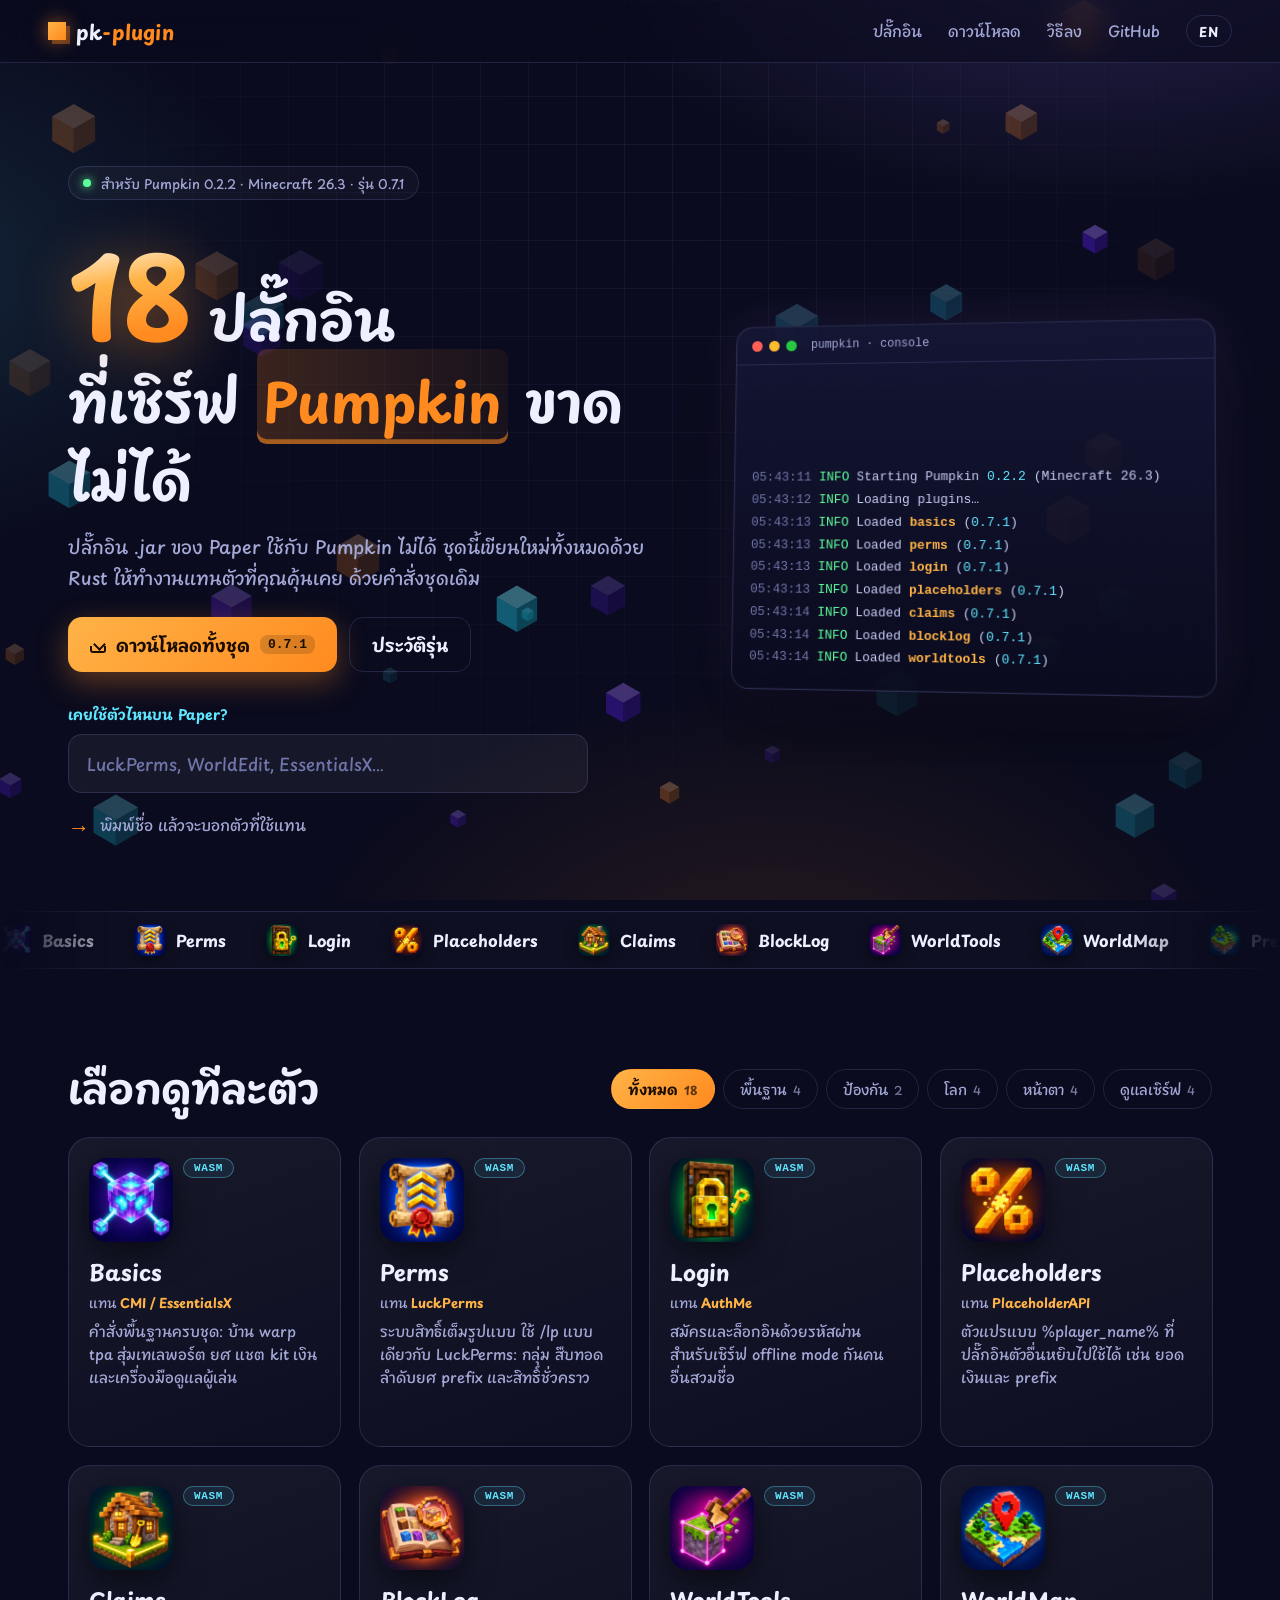
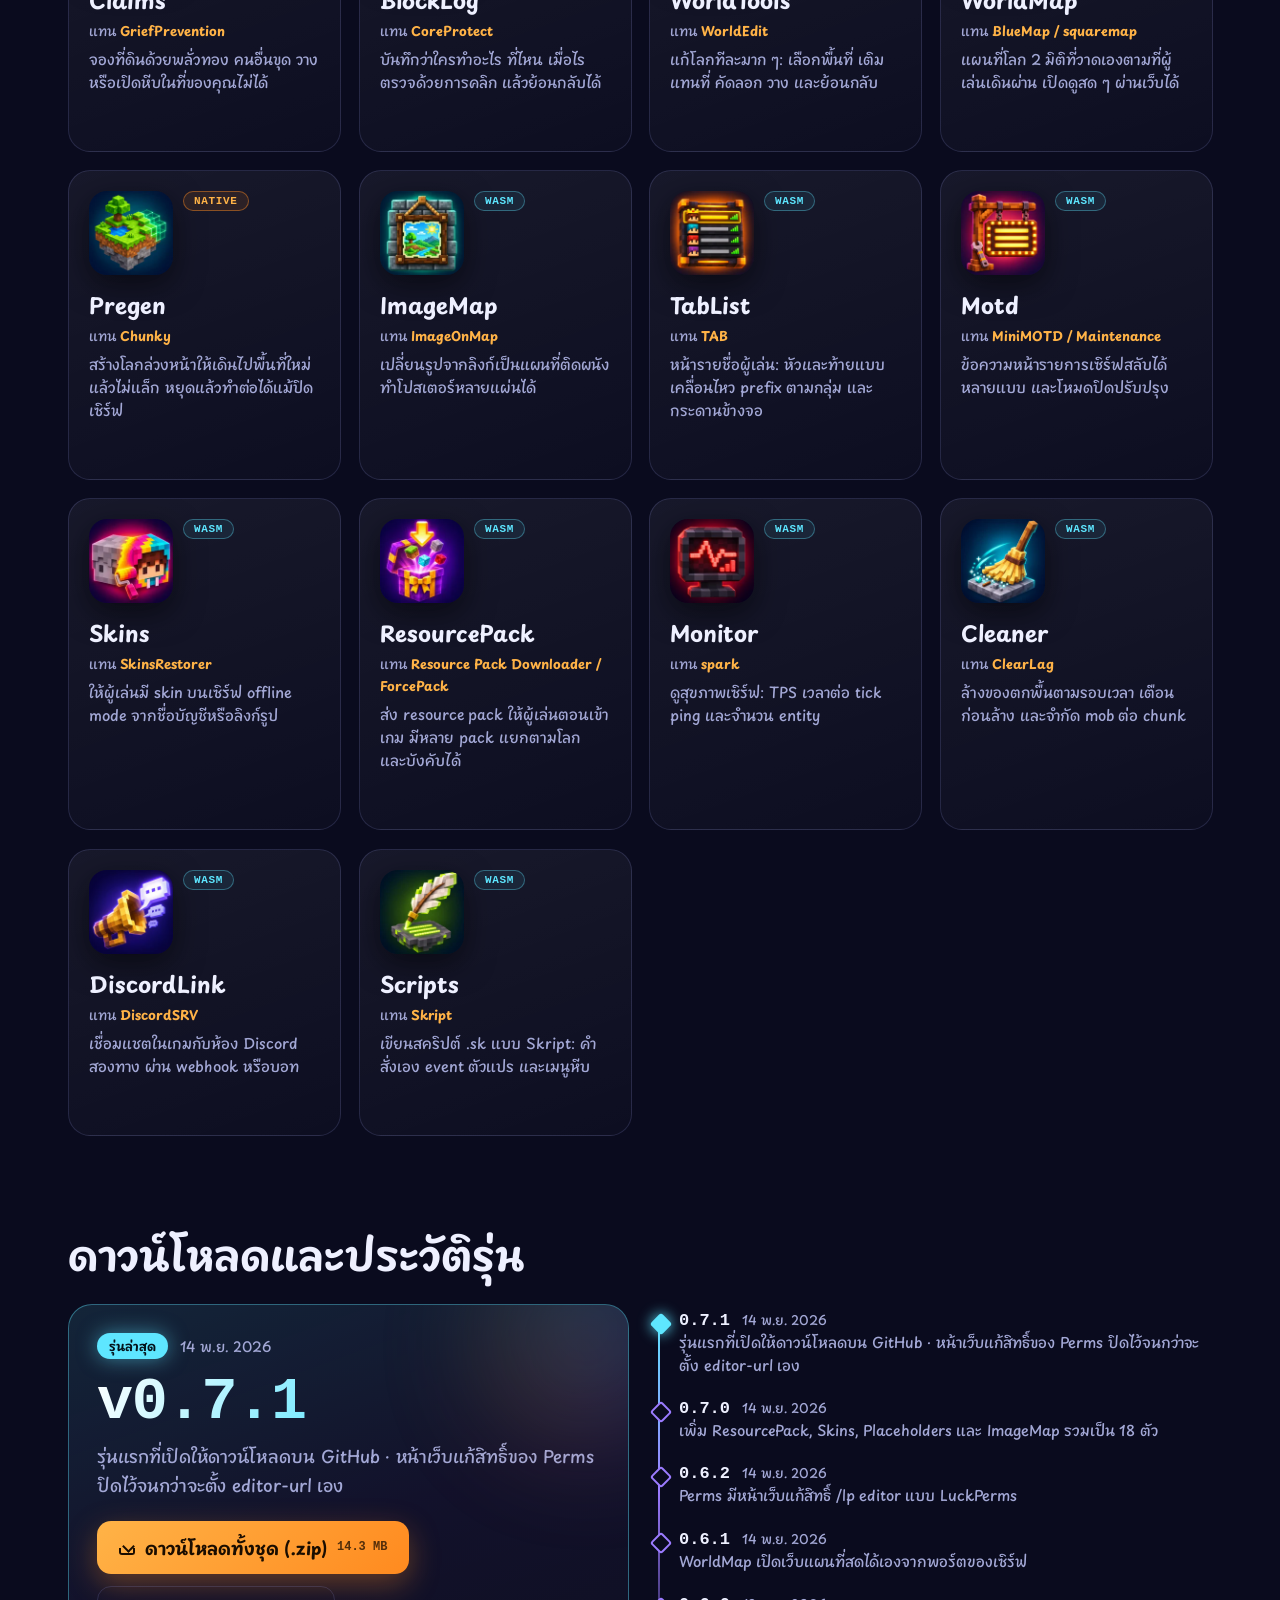
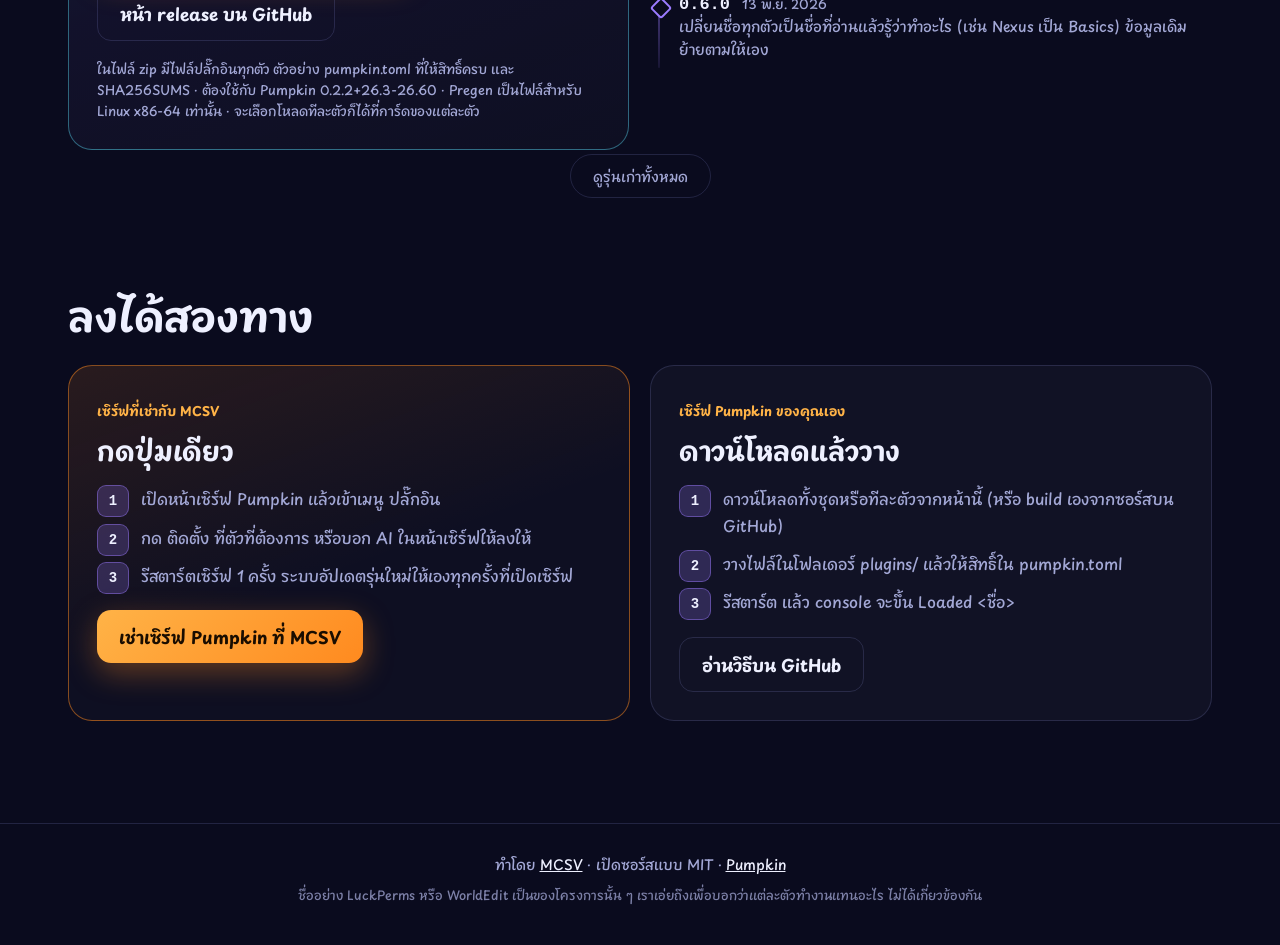
==== commit 5873f266: "Hub page: downloads and version history Download buttons for the whole set and for each plugin (with" ====
--- a/site/index.html
+++ b/site/index.html
@@ -26,6 +26,7 @@
   </a>
   <nav class="top-links">
     <a href="#plugins" data-i18n="nav_plugins">ปลั๊กอิน</a>
+    <a href="#releases" data-i18n="nav_dl">ดาวน์โหลด</a>
     <a href="#install" data-i18n="nav_install">วิธีลง</a>
     <a href="https://github.com/artmasster/pumpkin-plugins" rel="noopener" target="_blank">GitHub</a>
     <button class="lang" id="lang" type="button" aria-label="Switch language">EN</button>
@@ -35,12 +36,17 @@
 <main id="top">
   <section class="hero">
     <div class="hero-copy">
-      <p class="eyebrow reveal"><span class="dot"></span><span data-i18n="eyebrow">สำหรับ Pumpkin 0.2.2 · Minecraft 26.3 · รุ่น 0.7.0</span></p>
+      <p class="eyebrow reveal"><span class="dot"></span><span data-i18n="eyebrow">สำหรับ Pumpkin 0.2.2 · Minecraft 26.3 · รุ่น 0.7.1</span></p>
       <h1 class="reveal">
         <span class="h1-top"><span class="count" id="count">18</span><span data-i18n="h1a">ปลั๊กอิน</span></span>
         <span class="h1-rest" data-i18n="h1b">ที่เซิร์ฟ <em>Pumpkin</em> ขาดไม่ได้</span>
       </h1>
       <p class="lede reveal" data-i18n="lede">ปลั๊กอิน .jar ของ Paper ใช้กับ Pumpkin ไม่ได้ ชุดนี้เขียนใหม่ทั้งหมดด้วย Rust ให้ทำงานแทนตัวที่คุณคุ้นเคย ด้วยคำสั่งชุดเดิม</p>
+
+      <div class="cta reveal">
+        <a class="btn btn-dl" id="hero-zip" href="#releases"><span class="dl-icon" aria-hidden="true"></span><span data-i18n="cta_zip">ดาวน์โหลดทั้งชุด</span> <b class="ver" id="hero-ver"></b></a>
+        <a class="btn btn-ghost" href="#releases" data-i18n="cta_history">ประวัติรุ่น</a>
+      </div>
 
       <form class="finder reveal" id="finder" autocomplete="off">
         <label for="q" data-i18n="finder_label">เคยใช้ตัวไหนบน Paper?</label>
@@ -69,6 +75,27 @@
     <p class="none" id="none" hidden data-i18n="none">ไม่มีตัวที่ตรงกับคำนี้</p>
   </section>
 
+  <section class="releases" id="releases">
+    <h2 data-i18n="rel_title">ดาวน์โหลดและประวัติรุ่น</h2>
+    <div class="rel-wrap">
+      <article class="latest">
+        <div class="latest-head">
+          <span class="latest-tag" data-i18n="rel_latest">รุ่นล่าสุด</span>
+          <span class="latest-date" id="latest-date"></span>
+        </div>
+        <p class="latest-ver" id="latest-ver"></p>
+        <p class="latest-text" id="latest-text"></p>
+        <div class="latest-btns">
+          <a class="btn btn-dl" id="latest-zip" href="#"><span class="dl-icon" aria-hidden="true"></span><span data-i18n="rel_zip">ดาวน์โหลดทั้งชุด (.zip)</span> <small class="size" id="latest-zip-size"></small></a>
+          <a class="btn btn-ghost" id="latest-gh" href="#" rel="noopener" target="_blank" data-i18n="rel_github">หน้า release บน GitHub</a>
+        </div>
+        <p class="latest-note" data-i18n="rel_note">ในไฟล์ zip มีไฟล์ปลั๊กอินทุกตัว ตัวอย่าง pumpkin.toml ที่ให้สิทธิ์ครบ และ SHA256SUMS · ต้องใช้กับ Pumpkin 0.2.2+26.3-26.60 · Pregen เป็นไฟล์สำหรับ Linux x86-64 เท่านั้น · จะเลือกโหลดทีละตัวก็ได้ที่การ์ดของแต่ละตัว</p>
+      </article>
+      <ol class="timeline" id="timeline"></ol>
+    </div>
+    <button class="more-rel" id="more-rel" type="button" data-i18n="rel_more">ดูรุ่นเก่าทั้งหมด</button>
+  </section>
+
   <section class="install" id="install">
     <h2 data-i18n="install_title">ลงได้สองทาง</h2>
     <div class="ways">
@@ -84,9 +111,9 @@
       </article>
       <article class="way">
         <span class="way-tag" data-i18n="way2_tag">เซิร์ฟ Pumpkin ของคุณเอง</span>
-        <h3 data-i18n="way2_title">build จากซอร์ส</h3>
+        <h3 data-i18n="way2_title">ดาวน์โหลดแล้ววาง</h3>
         <ol>
-          <li data-i18n="way2_a">build ไฟล์ .wasm จากซอร์สบน GitHub (ยังไม่มีไฟล์สำเร็จรูปให้โหลด)</li>
+          <li data-i18n="way2_a">ดาวน์โหลดทั้งชุดหรือทีละตัวจากหน้านี้ (หรือ build เองจากซอร์สบน GitHub)</li>
           <li data-i18n="way2_b">วางไฟล์ในโฟลเดอร์ plugins/ แล้วให้สิทธิ์ใน pumpkin.toml</li>
           <li data-i18n="way2_c">รีสตาร์ต แล้ว console จะขึ้น Loaded &lt;ชื่อ&gt;</li>
         </ol>
@@ -112,6 +139,7 @@
     <div class="cmds" id="sheet-cmds"></div>
     <h3 id="sheet-toml-title" data-i18n="toml">สิทธิ์ใน pumpkin.toml</h3>
     <button class="toml" id="sheet-toml" type="button"><code id="sheet-toml-code"></code><span class="copy-hint" data-i18n="copy">กดเพื่อคัดลอก</span></button>
+    <a class="btn btn-dl sheet-dl" id="sheet-dl" href="#"><span class="dl-icon" aria-hidden="true"></span><span id="sheet-dl-text"></span> <small class="size" id="sheet-dl-size"></small></a>
     <p class="sheet-meta" id="sheet-meta"></p>
   </div>
 </dialog>
--- a/site/style.css
+++ b/site/style.css
@@ -107,7 +107,7 @@
 .tick b { font-weight: 700; color: var(--ink); }
 
 /* shelf */
-.shelf, .install { max-width: 1240px; margin: 0 auto; padding: clamp(48px, 7vw, 96px) clamp(16px, 4vw, 48px) 0; }
+.shelf, .releases, .install { max-width: 1240px; margin: 0 auto; padding: clamp(48px, 7vw, 96px) clamp(16px, 4vw, 48px) 0; }
 .shelf-head { display: flex; flex-wrap: wrap; align-items: end; justify-content: space-between; gap: 18px; margin-bottom: 28px; }
 h2 { font-size: clamp(26px, 3.4vw, 40px); line-height: 1.25; font-weight: 700; }
 .chips { display: flex; flex-wrap: wrap; gap: 8px; }
@@ -150,6 +150,46 @@
 .btn:hover { transform: translateY(-2px); box-shadow: 0 16px 40px rgba(255, 138, 31, .5); }
 .btn-ghost { color: var(--ink); background: transparent; border: 1px solid var(--line); box-shadow: none; }
 .btn-ghost:hover { border-color: var(--cyan); box-shadow: 0 0 30px rgba(94, 230, 255, .2); }
+
+/* downloads */
+.cta { display: flex; flex-wrap: wrap; gap: 12px; margin-top: 26px; }
+.btn-dl { display: inline-flex; align-items: center; gap: 10px; }
+.btn-dl .ver { font: 700 13px var(--mono); padding: 2px 8px; border-radius: 8px; background: rgba(26, 13, 0, .16); }
+.btn-dl .size { font: 600 12px var(--mono); opacity: .75; }
+/* a down arrow into a tray, drawn so it needs no icon font */
+.dl-icon { position: relative; flex: none; width: 16px; height: 16px; }
+.dl-icon::before { content: ''; position: absolute; left: 50%; top: 0; width: 7px; height: 7px; margin-left: -3.5px; border: solid currentColor; border-width: 0 2px 2px 0; transform: translateY(3px) rotate(45deg); }
+.dl-icon::after { content: ''; position: absolute; left: 0; right: 0; bottom: 0; height: 5px; border: 2px solid currentColor; border-top: 0; border-radius: 0 0 3px 3px; }
+.btn-dl:hover .dl-icon::before { animation: drop .7s var(--ease) infinite; }
+
+.rel-wrap { display: grid; grid-template-columns: minmax(0, 1fr) minmax(0, 1fr); gap: 22px; align-items: start; margin-top: 28px; }
+.latest { position: relative; padding: 28px; border: 1px solid rgba(94, 230, 255, .4); border-radius: 24px; background: linear-gradient(160deg, rgba(94, 230, 255, .12), rgba(155, 123, 255, .06) 50%, rgba(255, 255, 255, .02)); overflow: hidden; }
+.latest::after { content: ''; position: absolute; right: -60px; top: -60px; width: 200px; height: 200px; border-radius: 50%; background: conic-gradient(from 0deg, var(--cyan), var(--violet), var(--pumpkin), var(--cyan)); filter: blur(60px); opacity: .22; animation: spin 16s linear infinite; pointer-events: none; }
+.latest-head { display: flex; align-items: center; gap: 12px; }
+.latest-tag { padding: 3px 12px; border-radius: 999px; font-size: 12px; font-weight: 700; color: #04121a; background: var(--cyan); box-shadow: 0 0 20px rgba(94, 230, 255, .5); }
+.latest-date { font-size: 14px; color: var(--dim); }
+.latest-ver { margin: 10px 0 6px; font: 700 clamp(40px, 5vw, 60px)/1.1 var(--mono); letter-spacing: -.02em; color: transparent; background: linear-gradient(120deg, #fff, var(--cyan) 55%, var(--violet)); -webkit-background-clip: text; background-clip: text; }
+.latest-text { color: var(--dim); }
+.latest-btns { position: relative; z-index: 1; display: flex; flex-wrap: wrap; gap: 12px; margin: 22px 0 16px; }
+.latest-note { font-size: 13px; line-height: 1.65; color: var(--dim); }
+
+.timeline { position: relative; margin: 0; padding: 4px 0 0 28px; list-style: none; }
+.timeline::before { content: ''; position: absolute; left: 7px; top: 12px; bottom: 12px; width: 2px; border-radius: 2px; background: linear-gradient(var(--cyan), var(--violet) 50%, rgba(155, 123, 255, .1)); }
+.rel { position: relative; padding: 0 0 20px; }
+.rel::before { content: ''; position: absolute; left: -26px; top: 8px; width: 12px; height: 12px; border-radius: 3px; transform: rotate(45deg); background: var(--bg); border: 2px solid var(--violet); transition: background .2s, box-shadow .2s; }
+.rel:first-child::before { background: var(--cyan); border-color: var(--cyan); box-shadow: 0 0 14px var(--cyan); }
+.rel:hover::before { background: var(--violet); box-shadow: 0 0 12px var(--violet); }
+.rel-top { display: flex; align-items: baseline; gap: 12px; }
+.rel-v { font: 700 17px var(--mono); color: var(--ink); }
+.rel-d { font-size: 13px; color: var(--dim); }
+.rel p { font-size: 14.5px; line-height: 1.6; color: var(--dim); }
+.rel.older { display: none; }
+.timeline.all .rel.older { display: block; animation: line .35s var(--ease); }
+.more-rel { display: block; margin: 4px auto 0; padding: 9px 22px; border: 1px solid var(--line); border-radius: 999px; background: transparent; font-size: 14px; color: var(--dim); transition: all .2s; }
+.more-rel:hover { color: var(--ink); border-color: var(--violet); }
+
+.sheet-dl { margin-top: 22px; }
+.sheet-dl[hidden] { display: none; }
 
 .foot { padding: 28px clamp(16px, 4vw, 48px) 40px; border-top: 1px solid var(--line); text-align: center; color: var(--dim); font-size: 14px; }
 .foot a { color: var(--ink); }
@@ -206,6 +246,7 @@
 @keyframes float { 50% { transform: translateY(-12px) rotate(2deg); } }
 @keyframes sheet { from { opacity: 0; transform: translateY(30px) scale(.96); } }
 @keyframes hit { 0%, 60% { transform: scale(1.04); } }
+@keyframes drop { 50% { transform: translateY(6px) rotate(45deg); } }
 
 @media (max-width: 860px) {
   .hero { grid-template-columns: 1fr; }
@@ -217,6 +258,10 @@
   .sheet-art img { width: 120px; }
   .sheet-body { padding: 18px 22px 26px; }
   .top-links a[href='#install'] { display: none; }
+  .rel-wrap { grid-template-columns: 1fr; }
+}
+@media (max-width: 520px) {
+  .top-links a[href='#plugins'] { display: none; }
 }
 @media (prefers-reduced-motion: reduce) {
   *, *::before, *::after { animation-duration: .01ms !important; animation-iteration-count: 1 !important; transition-duration: .01ms !important; scroll-behavior: auto !important; }
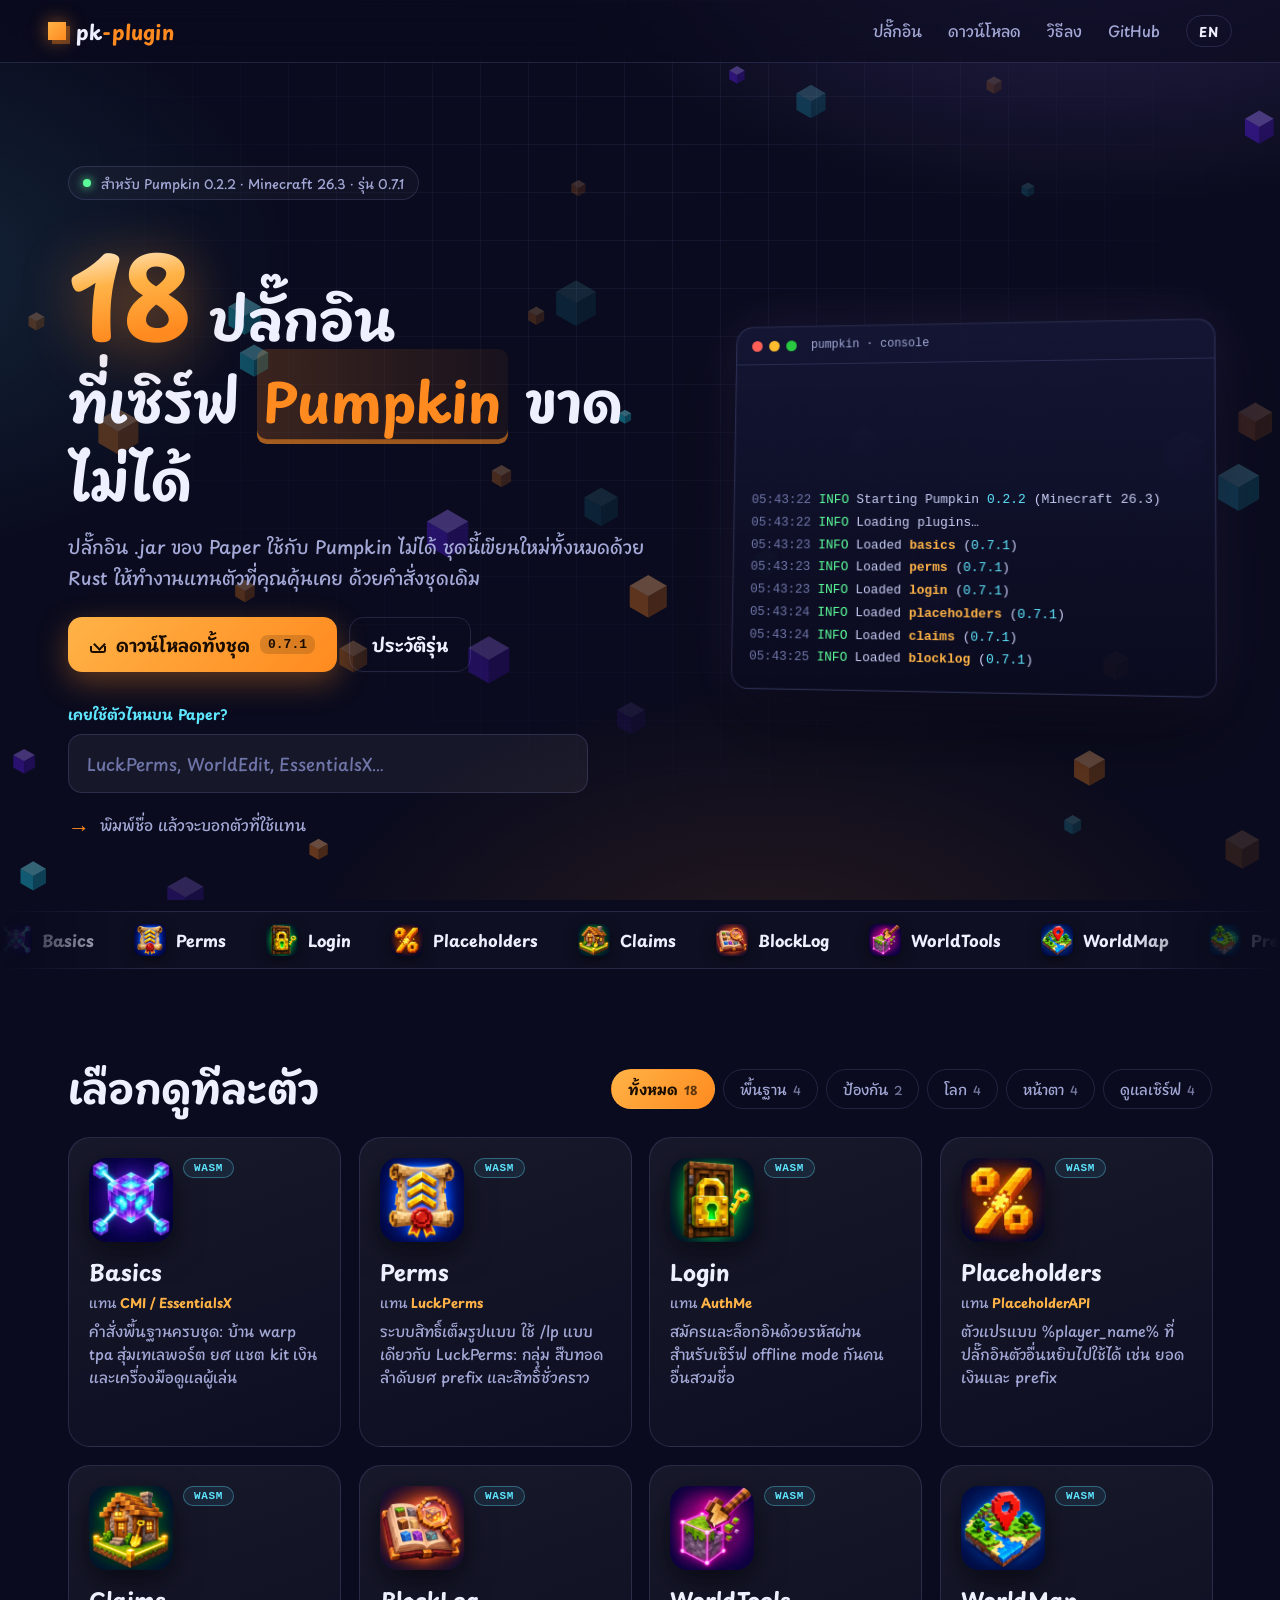
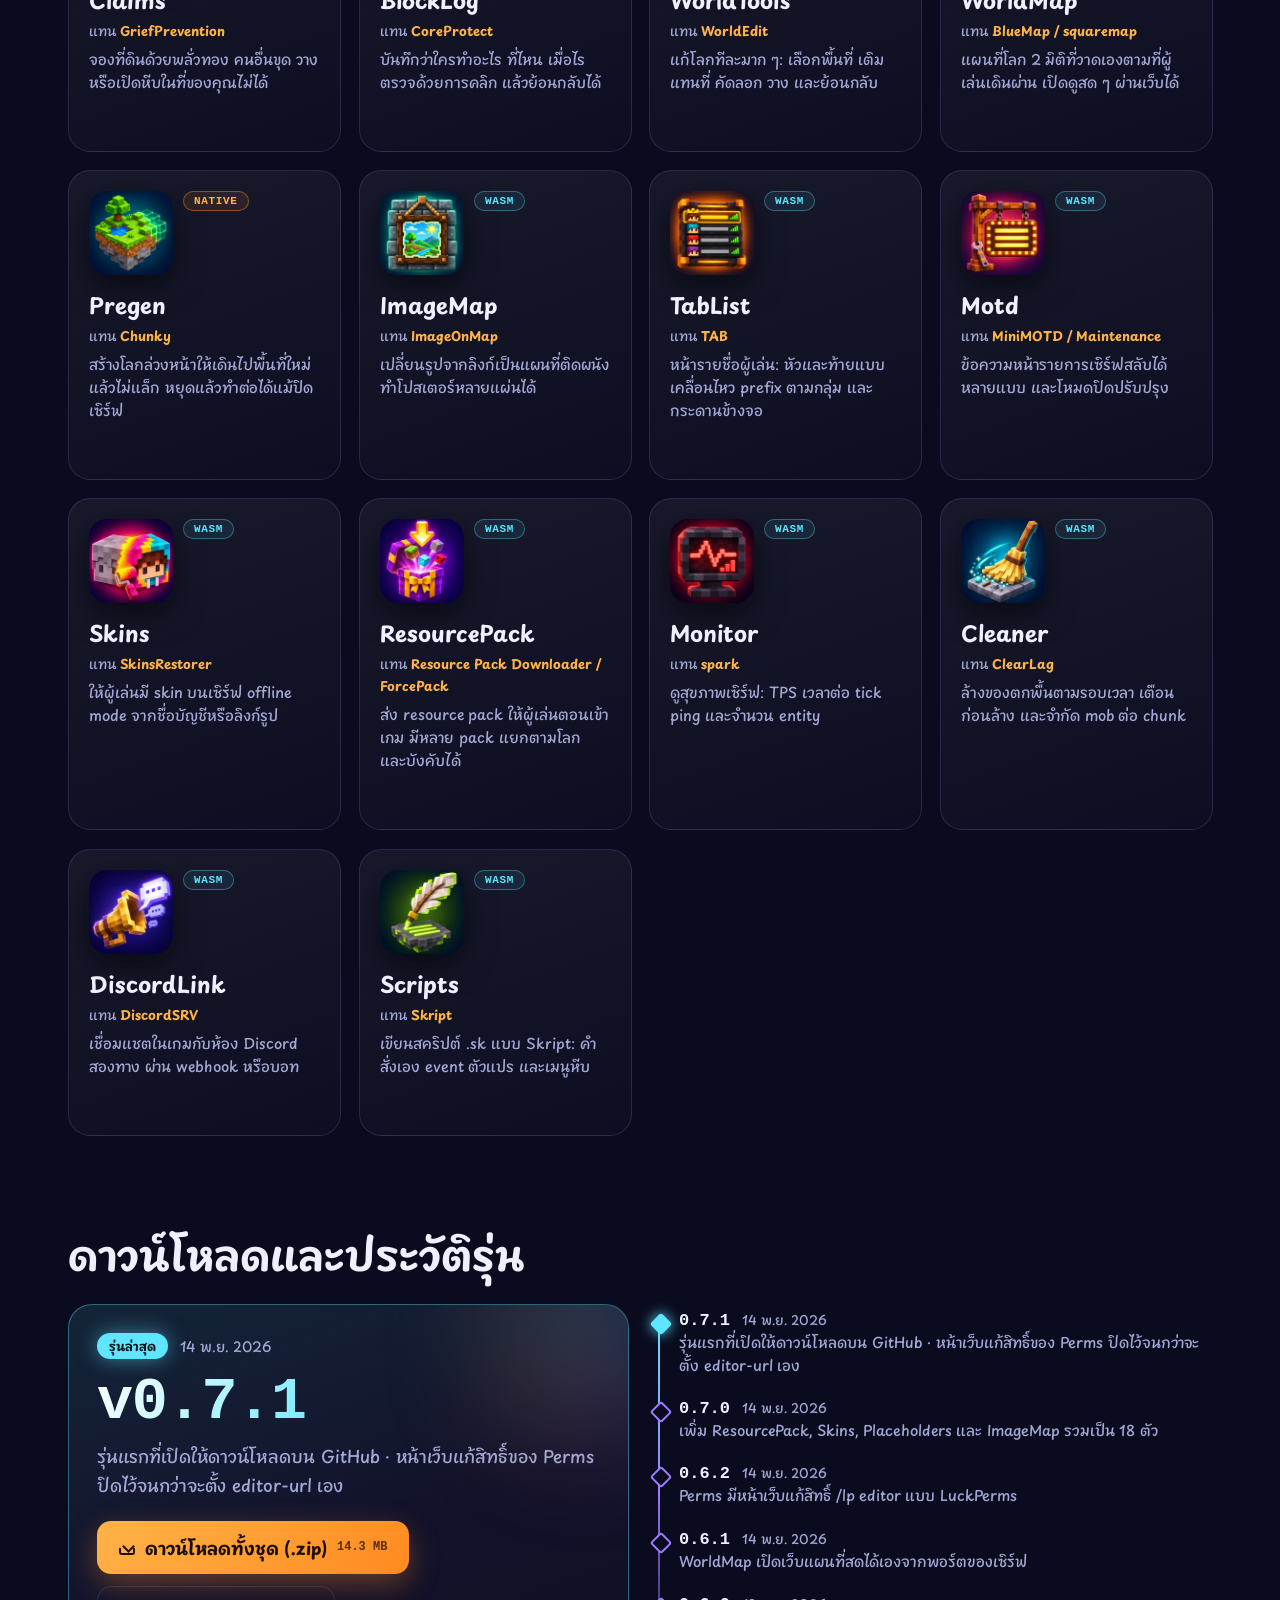
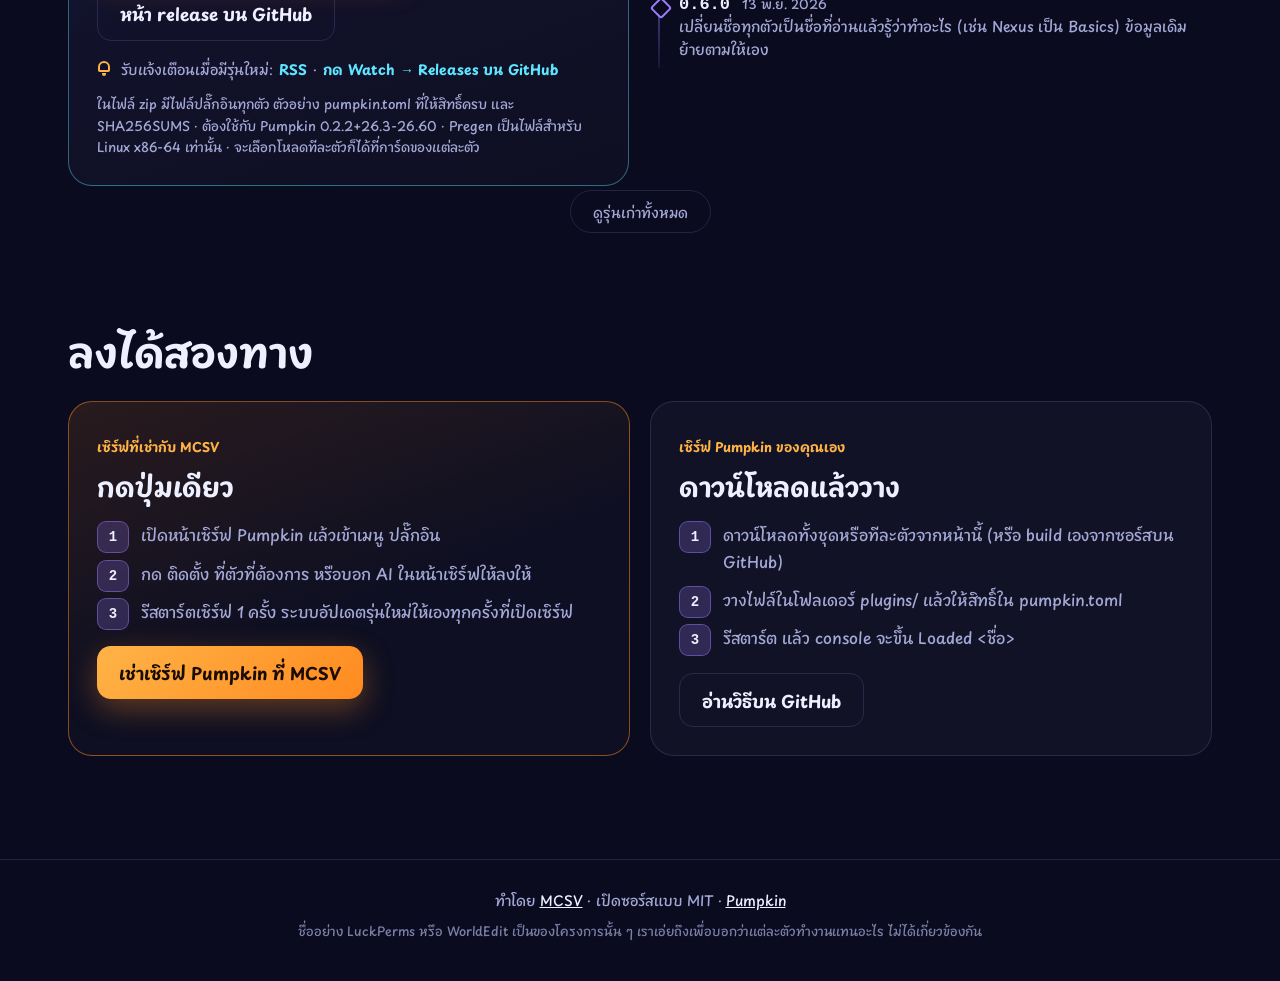
==== commit fa51e2f5: "Hub page: share picture, SEO meta and a new-release notice - og.jpg (1200x630), Open Graph and Twitt" ====
--- a/site/index.html
+++ b/site/index.html
@@ -3,16 +3,36 @@
 <head>
 <meta charset="utf-8">
 <meta name="viewport" content="width=device-width, initial-scale=1">
-<title>Pumpkin Plugins: ปลั๊กอิน 18 ตัวสำหรับเซิร์ฟ Pumpkin | MCSV</title>
-<meta name="description" content="ปลั๊กอิน 18 ตัวสำหรับเซิร์ฟ Minecraft Pumpkin ใช้แทน LuckPerms, EssentialsX, WorldEdit, CoreProtect และตัวอื่นที่คุ้นเคย เปิดซอร์ส ทำโดย MCSV">
+<title>Pumpkin Plugins: ปลั๊กอิน 18 ตัวสำหรับเซิร์ฟ Minecraft Pumpkin | MCSV</title>
+<meta name="description" content="ปลั๊กอิน 18 ตัวสำหรับเซิร์ฟ Minecraft Pumpkin ใช้แทน LuckPerms, EssentialsX, WorldEdit, CoreProtect, GriefPrevention, AuthMe และตัวอื่นที่คุ้นเคย ด้วยคำสั่งชุดเดิม เปิดซอร์สและดาวน์โหลดฟรี">
+<meta name="robots" content="index, follow, max-image-preview:large">
+<meta name="author" content="MCSV">
 <meta name="theme-color" content="#0a0b1e">
-<meta property="og:title" content="Pumpkin Plugins by MCSV">
-<meta property="og:description" content="18 open-source plugins for the Pumpkin Minecraft server: permissions, essentials, world editing, block logging, web map and more.">
+<meta name="color-scheme" content="dark">
+<link rel="canonical" href="https://pk-plugin.mcsv.me/">
+<link rel="icon" href="favicon.svg" type="image/svg+xml">
+<link rel="icon" href="favicon-32.png" type="image/png" sizes="32x32">
+<link rel="apple-touch-icon" href="apple-touch-icon.png">
+<link rel="alternate" type="application/atom+xml" title="Pumpkin Plugins releases" href="https://github.com/artmasster/pumpkin-plugins/releases.atom">
+
 <meta property="og:type" content="website">
+<meta property="og:site_name" content="Pumpkin Plugins by MCSV">
 <meta property="og:url" content="https://pk-plugin.mcsv.me/">
-<meta property="og:image" content="https://pk-plugin.mcsv.me/img/basics.webp">
-<link rel="canonical" href="https://pk-plugin.mcsv.me/">
-<link rel="icon" type="image/webp" href="img/basics.webp">
+<meta property="og:title" content="Pumpkin Plugins: 18 ปลั๊กอินสำหรับเซิร์ฟ Pumpkin">
+<meta property="og:description" content="ใช้แทน LuckPerms, EssentialsX, WorldEdit, CoreProtect และอีกมาก ด้วยคำสั่งชุดเดิม เปิดซอร์สและดาวน์โหลดฟรี">
+<meta property="og:locale" content="th_TH">
+<meta property="og:locale:alternate" content="en_US">
+<meta property="og:image" content="https://pk-plugin.mcsv.me/og.jpg">
+<meta property="og:image:type" content="image/jpeg">
+<meta property="og:image:width" content="1200">
+<meta property="og:image:height" content="630">
+<meta property="og:image:alt" content="18 ปลั๊กอินสำหรับเซิร์ฟ Pumpkin พร้อมไอคอนของแต่ละตัว">
+<meta name="twitter:card" content="summary_large_image">
+<meta name="twitter:title" content="Pumpkin Plugins: 18 ปลั๊กอินสำหรับเซิร์ฟ Pumpkin">
+<meta name="twitter:description" content="ใช้แทน LuckPerms, EssentialsX, WorldEdit, CoreProtect และอีกมาก เปิดซอร์สและดาวน์โหลดฟรี">
+<meta name="twitter:image" content="https://pk-plugin.mcsv.me/og.jpg">
+<meta name="twitter:image:alt" content="18 ปลั๊กอินสำหรับเซิร์ฟ Pumpkin พร้อมไอคอนของแต่ละตัว">
+<script type="application/ld+json">{"@context":"https://schema.org","@graph":[{"@type":"WebSite","@id":"https://pk-plugin.mcsv.me/#site","url":"https://pk-plugin.mcsv.me/","name":"Pumpkin Plugins","inLanguage":["th","en"],"publisher":{"@id":"https://mcsv.me/#org"}},{"@type":"Organization","@id":"https://mcsv.me/#org","name":"MCSV","url":"https://mcsv.me/"},{"@type":"SoftwareApplication","@id":"https://pk-plugin.mcsv.me/#app","name":"Pumpkin Plugins","url":"https://pk-plugin.mcsv.me/","image":"https://pk-plugin.mcsv.me/og.jpg","description":"ปลั๊กอิน 18 ตัวสำหรับเซิร์ฟ Minecraft Pumpkin ใช้แทน LuckPerms, EssentialsX, WorldEdit, CoreProtect และตัวอื่นที่คุ้นเคย","applicationCategory":"GameApplication","applicationSubCategory":"Minecraft server plugins","operatingSystem":"Pumpkin 0.2.2 (Minecraft 26.3)","softwareVersion":"0.7.1","datePublished":"2026-11-14","downloadUrl":"https://github.com/artmasster/pumpkin-plugins/releases/download/v0.7.1/pumpkin-plugins-0.7.1.zip","license":"https://opensource.org/licenses/MIT","isAccessibleForFree":true,"offers":{"@type":"Offer","price":"0","priceCurrency":"USD"},"author":{"@id":"https://mcsv.me/#org"},"sameAs":["https://github.com/artmasster/pumpkin-plugins"]},{"@type":"ItemList","name":"ปลั๊กอินทั้ง 18 ตัว","numberOfItems":18,"itemListElement":[{"@type":"ListItem","position":1,"url":"https://pk-plugin.mcsv.me/#basics","name":"Basics (แทน CMI / EssentialsX)","description":"คำสั่งพื้นฐานครบชุด: บ้าน warp tpa สุ่มเทเลพอร์ต ยศ แชต kit เงิน และเครื่องมือดูแลผู้เล่น"},{"@type":"ListItem","position":2,"url":"https://pk-plugin.mcsv.me/#perms","name":"Perms (แทน LuckPerms)","description":"ระบบสิทธิ์เต็มรูปแบบ ใช้ /lp แบบเดียวกับ LuckPerms: กลุ่ม สืบทอด ลำดับยศ prefix และสิทธิ์ชั่วคราว"},{"@type":"ListItem","position":3,"url":"https://pk-plugin.mcsv.me/#login","name":"Login (แทน AuthMe)","description":"สมัครและล็อกอินด้วยรหัสผ่าน สำหรับเซิร์ฟ offline mode กันคนอื่นสวมชื่อ"},{"@type":"ListItem","position":4,"url":"https://pk-plugin.mcsv.me/#placeholders","name":"Placeholders (แทน PlaceholderAPI)","description":"ตัวแปรแบบ %player_name% ที่ปลั๊กอินตัวอื่นหยิบไปใช้ได้ เช่น ยอดเงินและ prefix"},{"@type":"ListItem","position":5,"url":"https://pk-plugin.mcsv.me/#claims","name":"Claims (แทน GriefPrevention)","description":"จองที่ดินด้วยพลั่วทอง คนอื่นขุด วาง หรือเปิดหีบในที่ของคุณไม่ได้"},{"@type":"ListItem","position":6,"url":"https://pk-plugin.mcsv.me/#blocklog","name":"BlockLog (แทน CoreProtect)","description":"บันทึกว่าใครทำอะไร ที่ไหน เมื่อไร ตรวจด้วยการคลิก แล้วย้อนกลับได้"},{"@type":"ListItem","position":7,"url":"https://pk-plugin.mcsv.me/#worldtools","name":"WorldTools (แทน WorldEdit)","description":"แก้โลกทีละมาก ๆ: เลือกพื้นที่ เติม แทนที่ คัดลอก วาง และย้อนกลับ"},{"@type":"ListItem","position":8,"url":"https://pk-plugin.mcsv.me/#worldmap","name":"WorldMap (แทน BlueMap / squaremap)","description":"แผนที่โลก 2 มิติที่วาดเองตามที่ผู้เล่นเดินผ่าน เปิดดูสด ๆ ผ่านเว็บได้"},{"@type":"ListItem","position":9,"url":"https://pk-plugin.mcsv.me/#pregen","name":"Pregen (แทน Chunky)","description":"สร้างโลกล่วงหน้าให้เดินไปพื้นที่ใหม่แล้วไม่แล็ก หยุดแล้วทำต่อได้แม้ปิดเซิร์ฟ"},{"@type":"ListItem","position":10,"url":"https://pk-plugin.mcsv.me/#imagemap","name":"ImageMap (แทน ImageOnMap)","description":"เปลี่ยนรูปจากลิงก์เป็นแผนที่ติดผนัง ทำโปสเตอร์หลายแผ่นได้"},{"@type":"ListItem","position":11,"url":"https://pk-plugin.mcsv.me/#tablist","name":"TabList (แทน TAB)","description":"หน้ารายชื่อผู้เล่น: หัวและท้ายแบบเคลื่อนไหว prefix ตามกลุ่ม และกระดานข้างจอ"},{"@type":"ListItem","position":12,"url":"https://pk-plugin.mcsv.me/#motd","name":"Motd (แทน MiniMOTD / Maintenance)","description":"ข้อความหน้ารายการเซิร์ฟสลับได้หลายแบบ และโหมดปิดปรับปรุง"},{"@type":"ListItem","position":13,"url":"https://pk-plugin.mcsv.me/#skins","name":"Skins (แทน SkinsRestorer)","description":"ให้ผู้เล่นมี skin บนเซิร์ฟ offline mode จากชื่อบัญชีหรือลิงก์รูป"},{"@type":"ListItem","position":14,"url":"https://pk-plugin.mcsv.me/#resourcepack","name":"ResourcePack (แทน Resource Pack Downloader / ForcePack)","description":"ส่ง resource pack ให้ผู้เล่นตอนเข้าเกม มีหลาย pack แยกตามโลก และบังคับได้"},{"@type":"ListItem","position":15,"url":"https://pk-plugin.mcsv.me/#monitor","name":"Monitor (แทน spark)","description":"ดูสุขภาพเซิร์ฟ: TPS เวลาต่อ tick ping และจำนวน entity"},{"@type":"ListItem","position":16,"url":"https://pk-plugin.mcsv.me/#cleaner","name":"Cleaner (แทน ClearLag)","description":"ล้างของตกพื้นตามรอบเวลา เตือนก่อนล้าง และจำกัด mob ต่อ chunk"},{"@type":"ListItem","position":17,"url":"https://pk-plugin.mcsv.me/#discordlink","name":"DiscordLink (แทน DiscordSRV)","description":"เชื่อมแชตในเกมกับห้อง Discord สองทาง ผ่าน webhook หรือบอท"},{"@type":"ListItem","position":18,"url":"https://pk-plugin.mcsv.me/#scripts","name":"Scripts (แทน Skript)","description":"เขียนสคริปต์ .sk แบบ Skript: คำสั่งเอง event ตัวแปร และเมนูหีบ"}]}]}</script>
 <link rel="preload" href="fonts/playpen-sans-thai-700-thai.woff2" as="font" type="font/woff2" crossorigin>
 <link rel="stylesheet" href="style.css">
 </head>
@@ -26,12 +46,19 @@
   </a>
   <nav class="top-links">
     <a href="#plugins" data-i18n="nav_plugins">ปลั๊กอิน</a>
-    <a href="#releases" data-i18n="nav_dl">ดาวน์โหลด</a>
+    <a href="#releases" id="nav-dl"><span data-i18n="nav_dl">ดาวน์โหลด</span><i class="new-dot" aria-hidden="true"></i></a>
     <a href="#install" data-i18n="nav_install">วิธีลง</a>
     <a href="https://github.com/artmasster/pumpkin-plugins" rel="noopener" target="_blank">GitHub</a>
     <button class="lang" id="lang" type="button" aria-label="Switch language">EN</button>
   </nav>
 </header>
+
+<aside class="news" id="news" hidden aria-label="Release">
+  <span class="news-badge" data-i18n="news_new">มาใหม่</span>
+  <span class="news-text"><b id="news-ver"></b> <span id="news-what"></span></span>
+  <a class="news-link" id="news-link" href="#releases" data-i18n="news_link">ดูมีอะไรใหม่</a>
+  <button class="news-close" id="news-close" type="button" aria-label="Close"></button>
+</aside>
 
 <main id="top">
   <section class="hero">
@@ -89,6 +116,7 @@
           <a class="btn btn-dl" id="latest-zip" href="#"><span class="dl-icon" aria-hidden="true"></span><span data-i18n="rel_zip">ดาวน์โหลดทั้งชุด (.zip)</span> <small class="size" id="latest-zip-size"></small></a>
           <a class="btn btn-ghost" id="latest-gh" href="#" rel="noopener" target="_blank" data-i18n="rel_github">หน้า release บน GitHub</a>
         </div>
+        <p class="follow"><span class="follow-bell" aria-hidden="true"></span><span data-i18n="follow">รับแจ้งเตือนเมื่อมีรุ่นใหม่:</span> <a href="https://github.com/artmasster/pumpkin-plugins/releases.atom" rel="noopener" target="_blank">RSS</a> · <a href="https://github.com/artmasster/pumpkin-plugins" rel="noopener" target="_blank" data-i18n="follow_gh">กด Watch → Releases บน GitHub</a></p>
         <p class="latest-note" data-i18n="rel_note">ในไฟล์ zip มีไฟล์ปลั๊กอินทุกตัว ตัวอย่าง pumpkin.toml ที่ให้สิทธิ์ครบ และ SHA256SUMS · ต้องใช้กับ Pumpkin 0.2.2+26.3-26.60 · Pregen เป็นไฟล์สำหรับ Linux x86-64 เท่านั้น · จะเลือกโหลดทีละตัวก็ได้ที่การ์ดของแต่ละตัว</p>
       </article>
       <ol class="timeline" id="timeline"></ol>
--- a/site/style.css
+++ b/site/style.css
@@ -150,6 +150,32 @@
 .btn:hover { transform: translateY(-2px); box-shadow: 0 16px 40px rgba(255, 138, 31, .5); }
 .btn-ghost { color: var(--ink); background: transparent; border: 1px solid var(--line); box-shadow: none; }
 .btn-ghost:hover { border-color: var(--cyan); box-shadow: 0 0 30px rgba(94, 230, 255, .2); }
+
+/* "new release" notice: a bar under the top bar until the visitor has seen this release */
+.news { position: relative; z-index: 19; display: flex; align-items: center; justify-content: center; gap: 12px; padding: 9px 52px 9px 16px; font-size: 14.5px; background: linear-gradient(90deg, rgba(94, 230, 255, .14), rgba(155, 123, 255, .18), rgba(255, 138, 31, .14)); border-bottom: 1px solid rgba(94, 230, 255, .3); backdrop-filter: blur(12px); -webkit-backdrop-filter: blur(12px); animation: news-in .6s var(--ease) both; }
+.news[hidden] { display: none; }
+.news.out { animation: news-out .35s var(--ease) forwards; }
+.news-badge { flex: none; padding: 2px 10px; border-radius: 999px; font-size: 12px; font-weight: 700; color: #04121a; background: var(--cyan); box-shadow: 0 0 16px rgba(94, 230, 255, .6); animation: pulse-glow 2.4s ease-in-out infinite; }
+.news-text { min-width: 0; color: var(--dim); overflow: hidden; text-overflow: ellipsis; white-space: nowrap; }
+.news-text b { font-family: var(--mono); color: var(--ink); }
+.news-link { flex: none; font-weight: 700; color: var(--pumpkin-2); text-decoration: none; }
+.news-link:hover { text-decoration: underline; }
+.news-close { position: absolute; right: 12px; top: 50%; width: 28px; height: 28px; margin-top: -14px; padding: 0; border: 0; border-radius: 8px; background: transparent; font-size: 0; transition: background .2s; }
+.news-close:hover { background: rgba(255, 255, 255, .08); }
+.news-close::before, .news-close::after { content: ''; position: absolute; top: 50%; left: 50%; width: 12px; height: 2px; margin: -1px 0 0 -6px; border-radius: 2px; background: var(--dim); transform: rotate(45deg); }
+.news-close::after { transform: rotate(-45deg); }
+#nav-dl { position: relative; }
+.new-dot { display: none; position: absolute; top: 1px; right: -9px; width: 7px; height: 7px; border-radius: 50%; background: var(--pumpkin); box-shadow: 0 0 0 0 rgba(255, 138, 31, .7); animation: ping 1.8s ease-out infinite; }
+.unseen .new-dot { display: block; }
+.latest.flash { animation: flash 1.4s var(--ease); }
+.follow { position: relative; z-index: 1; display: flex; flex-wrap: wrap; align-items: center; gap: 6px; margin-bottom: 12px; font-size: 14px; color: var(--dim); }
+.follow a { color: var(--cyan); font-weight: 700; text-decoration: none; }
+.follow a:hover { text-decoration: underline; }
+/* a bell: a rounded cup over a clapper */
+.follow-bell { position: relative; width: 14px; height: 15px; margin-right: 4px; }
+.follow-bell::before { content: ''; position: absolute; left: 1px; right: 1px; top: 0; bottom: 4px; border: 2px solid var(--pumpkin-2); border-radius: 7px 7px 2px 2px; }
+.follow-bell::after { content: ''; position: absolute; left: 5px; bottom: 0; width: 4px; height: 3px; border-radius: 0 0 3px 3px; background: var(--pumpkin-2); }
+.follow:hover .follow-bell { animation: ring .8s ease-in-out; }
 
 /* downloads */
 .cta { display: flex; flex-wrap: wrap; gap: 12px; margin-top: 26px; }
@@ -246,6 +272,12 @@
 @keyframes float { 50% { transform: translateY(-12px) rotate(2deg); } }
 @keyframes sheet { from { opacity: 0; transform: translateY(30px) scale(.96); } }
 @keyframes hit { 0%, 60% { transform: scale(1.04); } }
+@keyframes news-in { from { opacity: 0; transform: translateY(-100%); } }
+@keyframes news-out { to { opacity: 0; transform: translateY(-100%); } }
+@keyframes pulse-glow { 50% { box-shadow: 0 0 4px rgba(94, 230, 255, .3); } }
+@keyframes ping { 70%, 100% { box-shadow: 0 0 0 8px rgba(255, 138, 31, 0); } }
+@keyframes flash { 0%, 40% { box-shadow: 0 0 0 3px var(--cyan), 0 0 60px rgba(94, 230, 255, .45); } }
+@keyframes ring { 20% { transform: rotate(14deg); } 40% { transform: rotate(-12deg); } 60% { transform: rotate(8deg); } 80% { transform: rotate(-4deg); } }
 @keyframes drop { 50% { transform: translateY(6px) rotate(45deg); } }
 
 @media (max-width: 860px) {
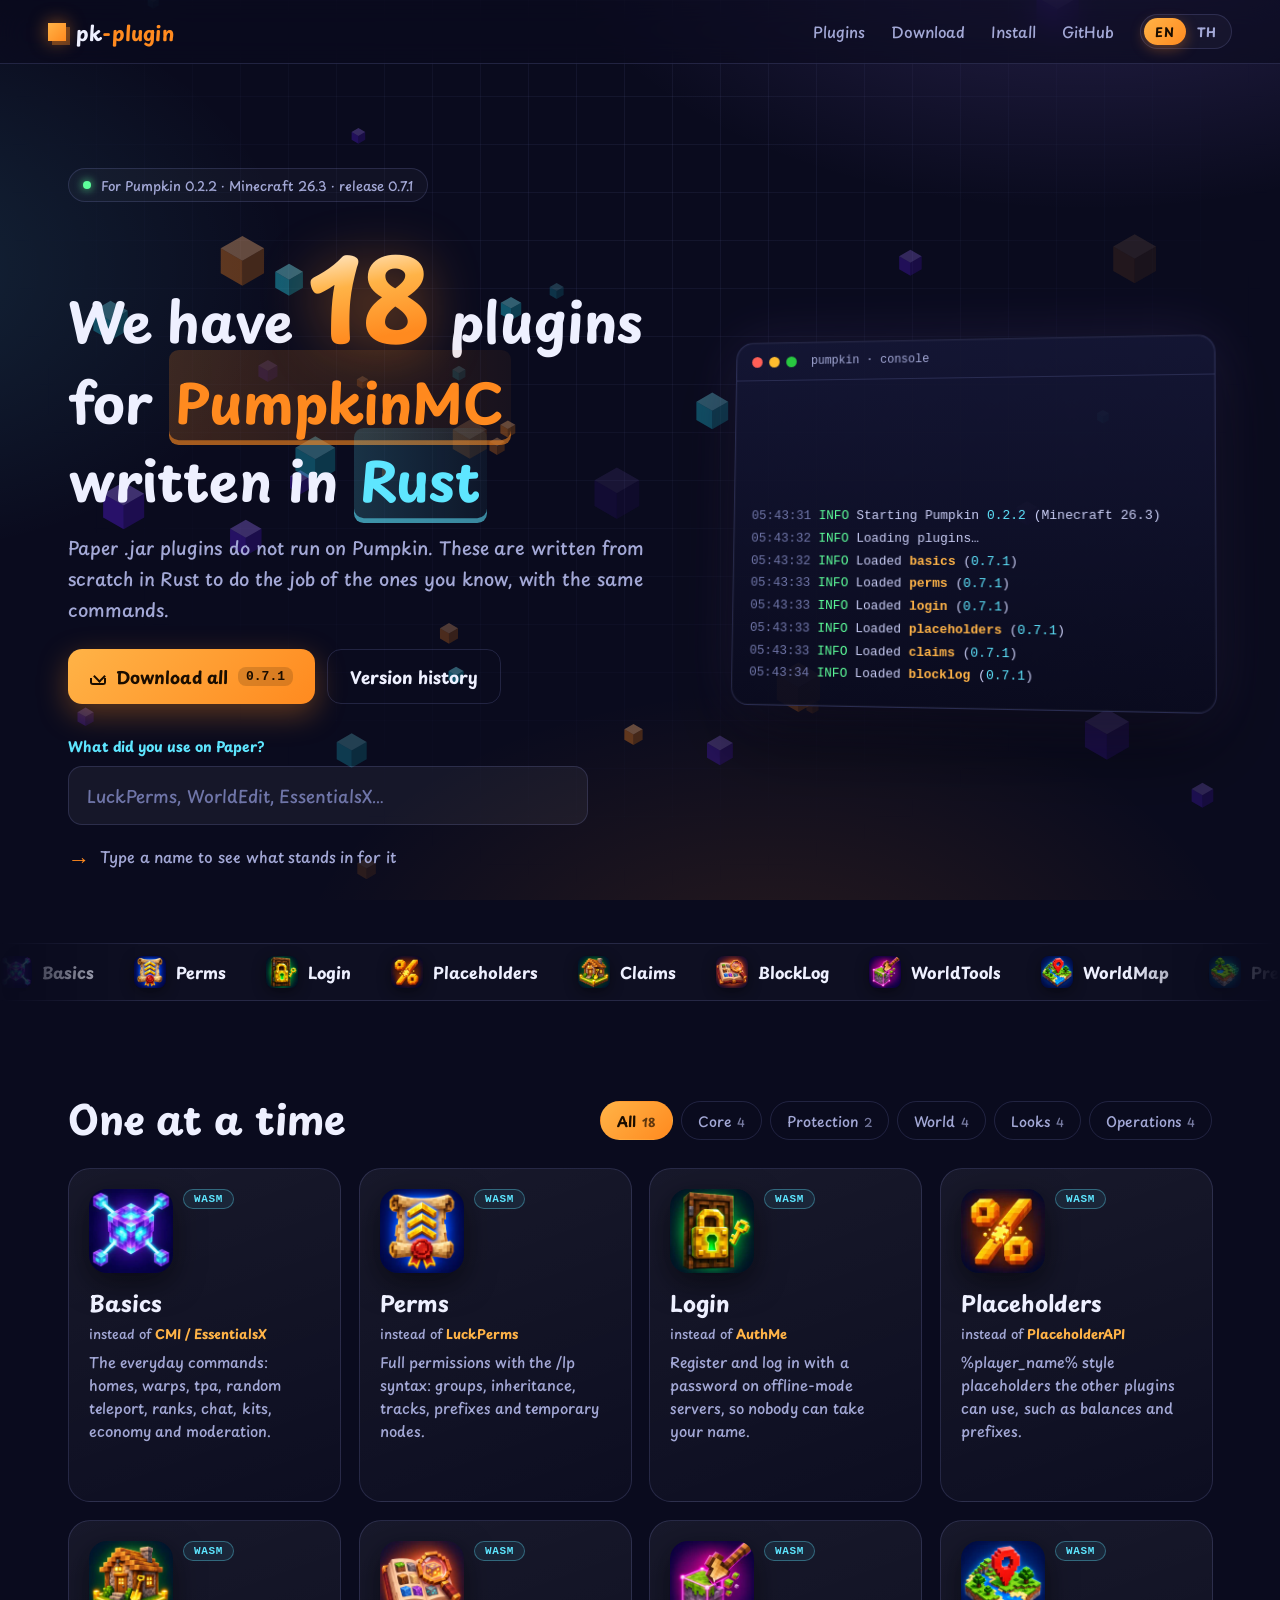
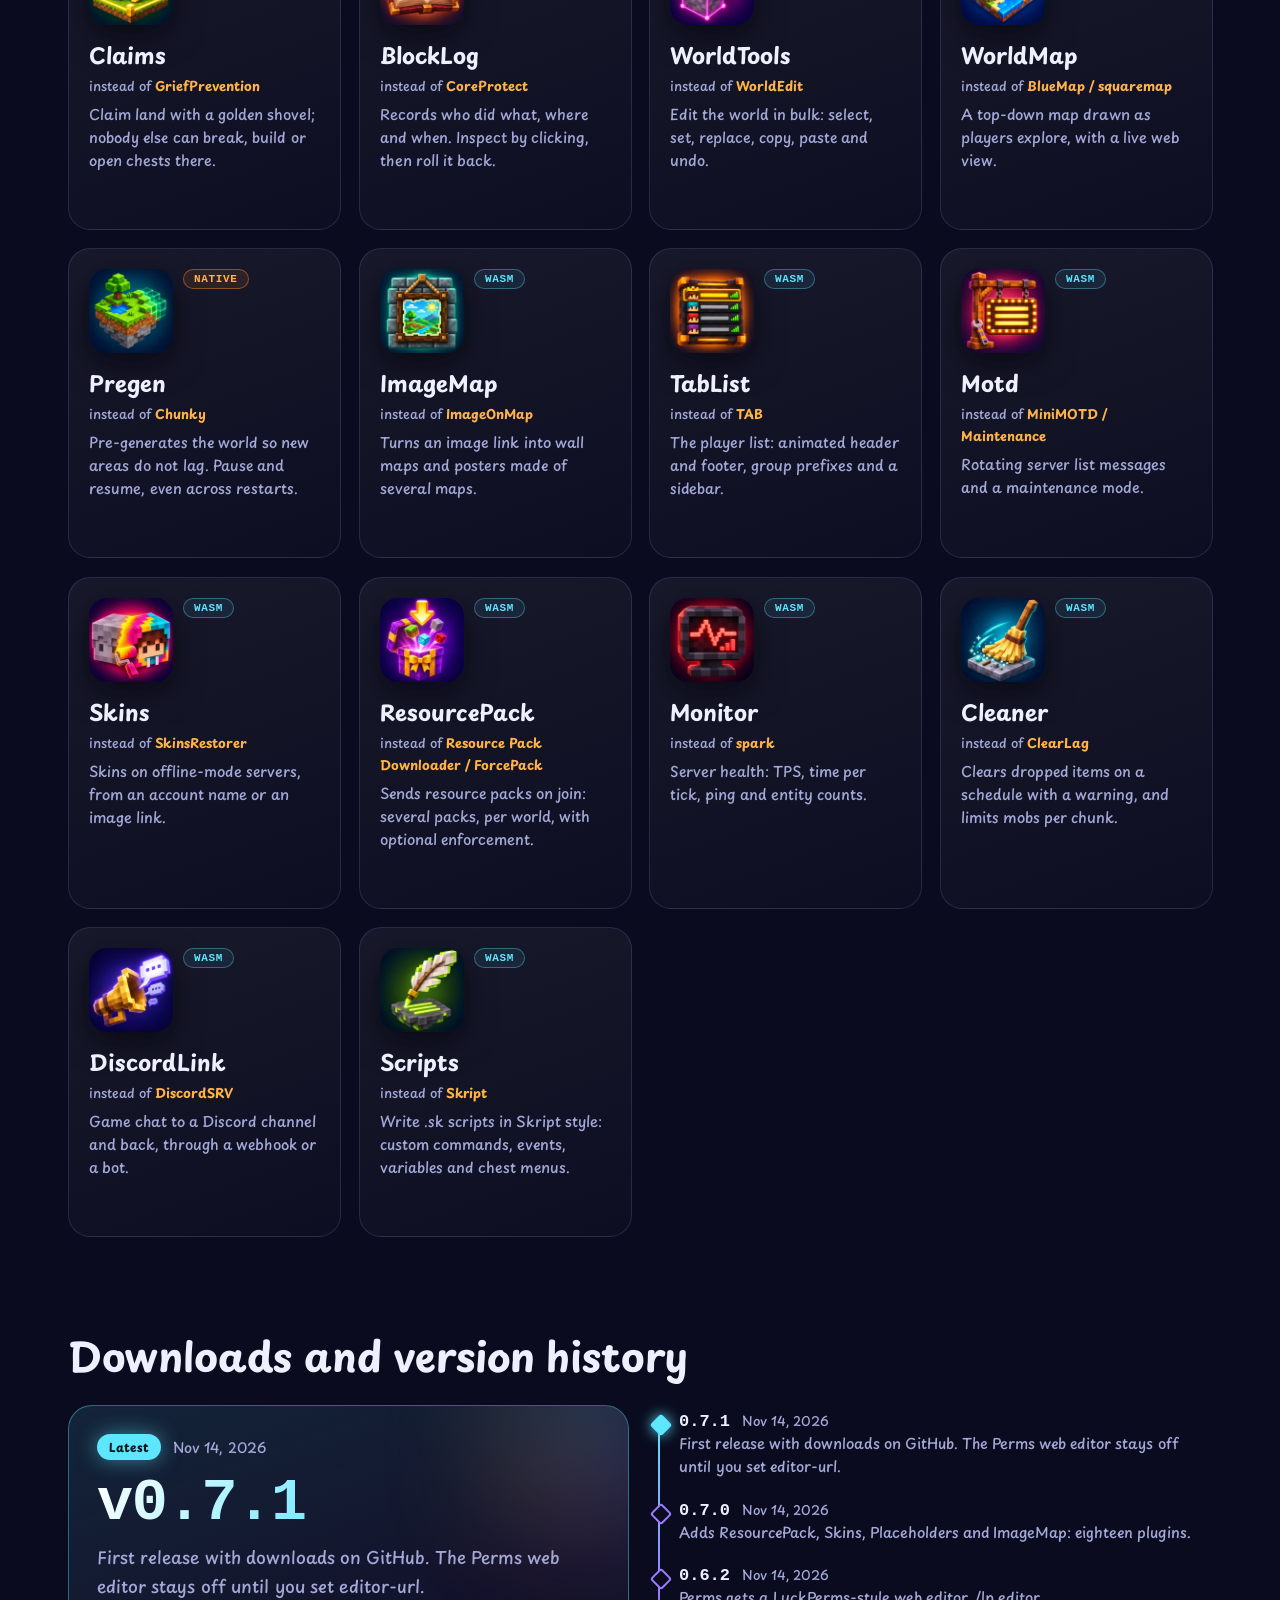
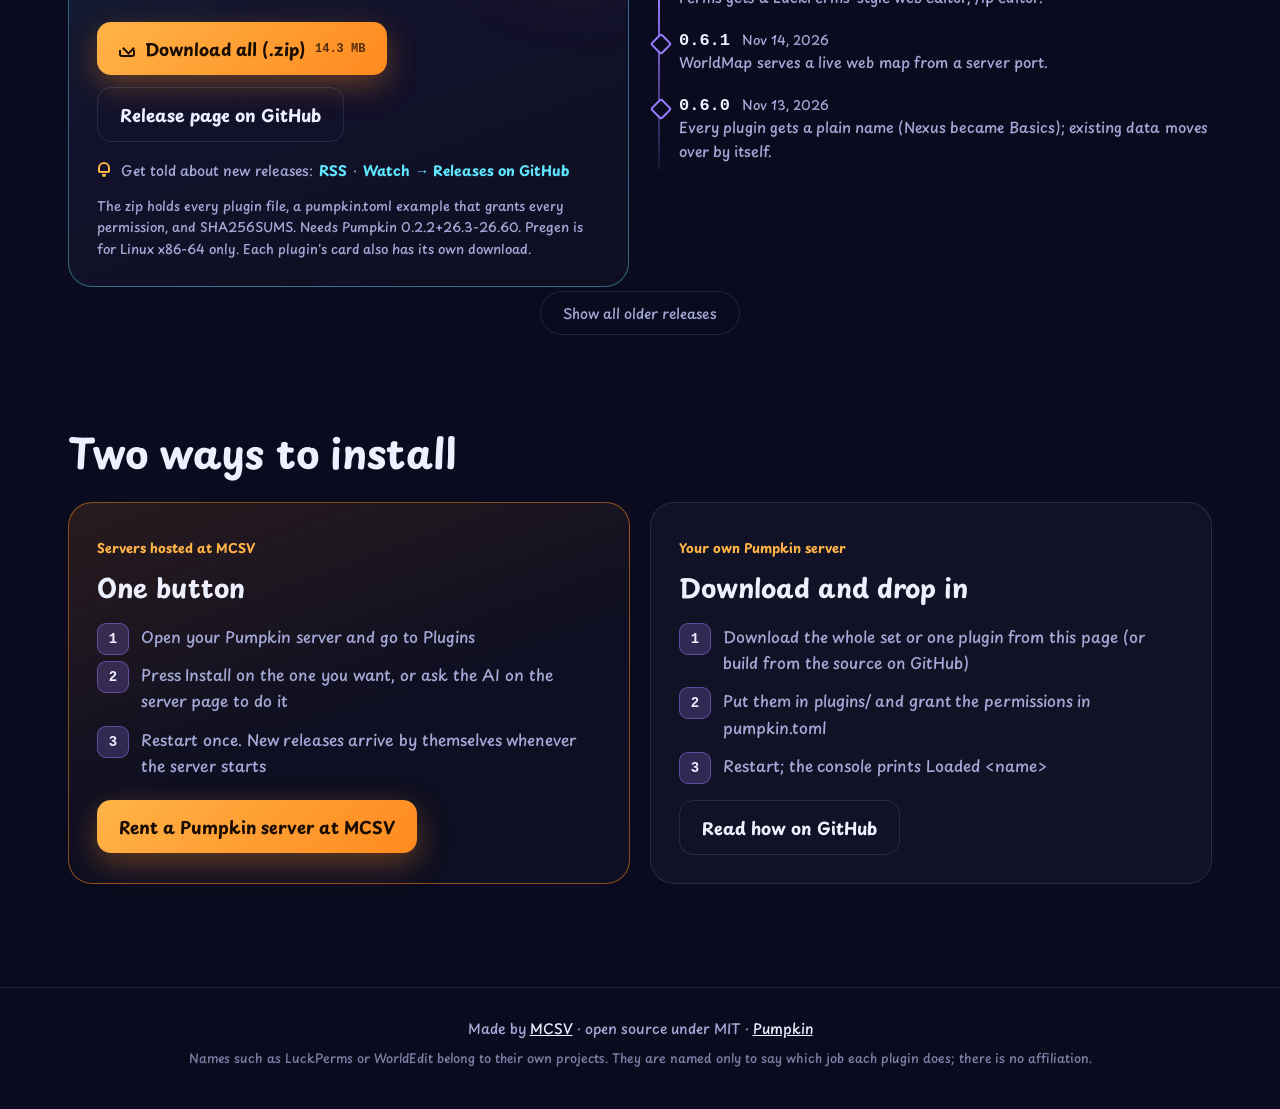
==== commit f6adaf73: "Hub page: English by default with an EN/TH switch, new heading - index.html is written in English (m" ====
--- a/site/index.html
+++ b/site/index.html
@@ -1,10 +1,10 @@
 <!doctype html>
-<html lang="th">
+<html lang="en">
 <head>
 <meta charset="utf-8">
 <meta name="viewport" content="width=device-width, initial-scale=1">
-<title>Pumpkin Plugins: ปลั๊กอิน 18 ตัวสำหรับเซิร์ฟ Minecraft Pumpkin | MCSV</title>
-<meta name="description" content="ปลั๊กอิน 18 ตัวสำหรับเซิร์ฟ Minecraft Pumpkin ใช้แทน LuckPerms, EssentialsX, WorldEdit, CoreProtect, GriefPrevention, AuthMe และตัวอื่นที่คุ้นเคย ด้วยคำสั่งชุดเดิม เปิดซอร์สและดาวน์โหลดฟรี">
+<title>Pumpkin Plugins: 18 plugins for the PumpkinMC Minecraft server, written in Rust | MCSV</title>
+<meta name="description" content="18 open-source plugins for the PumpkinMC Minecraft server, written in Rust: they stand in for LuckPerms, EssentialsX, WorldEdit, CoreProtect, GriefPrevention, AuthMe and more, with the same commands. Free download.">
 <meta name="robots" content="index, follow, max-image-preview:large">
 <meta name="author" content="MCSV">
 <meta name="theme-color" content="#0a0b1e">
@@ -18,21 +18,21 @@
 <meta property="og:type" content="website">
 <meta property="og:site_name" content="Pumpkin Plugins by MCSV">
 <meta property="og:url" content="https://pk-plugin.mcsv.me/">
-<meta property="og:title" content="Pumpkin Plugins: 18 ปลั๊กอินสำหรับเซิร์ฟ Pumpkin">
-<meta property="og:description" content="ใช้แทน LuckPerms, EssentialsX, WorldEdit, CoreProtect และอีกมาก ด้วยคำสั่งชุดเดิม เปิดซอร์สและดาวน์โหลดฟรี">
-<meta property="og:locale" content="th_TH">
-<meta property="og:locale:alternate" content="en_US">
+<meta property="og:title" content="Pumpkin Plugins: 18 plugins for PumpkinMC, written in Rust">
+<meta property="og:description" content="Stand-ins for LuckPerms, EssentialsX, WorldEdit, CoreProtect and more, with the same commands. Open source, free download.">
+<meta property="og:locale" content="en_US">
+<meta property="og:locale:alternate" content="th_TH">
 <meta property="og:image" content="https://pk-plugin.mcsv.me/og.jpg">
 <meta property="og:image:type" content="image/jpeg">
 <meta property="og:image:width" content="1200">
 <meta property="og:image:height" content="630">
-<meta property="og:image:alt" content="18 ปลั๊กอินสำหรับเซิร์ฟ Pumpkin พร้อมไอคอนของแต่ละตัว">
+<meta property="og:image:alt" content="We have 18 plugins for PumpkinMC, written in Rust, with the icon of each plugin">
 <meta name="twitter:card" content="summary_large_image">
-<meta name="twitter:title" content="Pumpkin Plugins: 18 ปลั๊กอินสำหรับเซิร์ฟ Pumpkin">
-<meta name="twitter:description" content="ใช้แทน LuckPerms, EssentialsX, WorldEdit, CoreProtect และอีกมาก เปิดซอร์สและดาวน์โหลดฟรี">
+<meta name="twitter:title" content="Pumpkin Plugins: 18 plugins for PumpkinMC, written in Rust">
+<meta name="twitter:description" content="Stand-ins for LuckPerms, EssentialsX, WorldEdit, CoreProtect and more, with the same commands. Open source, free download.">
 <meta name="twitter:image" content="https://pk-plugin.mcsv.me/og.jpg">
-<meta name="twitter:image:alt" content="18 ปลั๊กอินสำหรับเซิร์ฟ Pumpkin พร้อมไอคอนของแต่ละตัว">
-<script type="application/ld+json">{"@context":"https://schema.org","@graph":[{"@type":"WebSite","@id":"https://pk-plugin.mcsv.me/#site","url":"https://pk-plugin.mcsv.me/","name":"Pumpkin Plugins","inLanguage":["th","en"],"publisher":{"@id":"https://mcsv.me/#org"}},{"@type":"Organization","@id":"https://mcsv.me/#org","name":"MCSV","url":"https://mcsv.me/"},{"@type":"SoftwareApplication","@id":"https://pk-plugin.mcsv.me/#app","name":"Pumpkin Plugins","url":"https://pk-plugin.mcsv.me/","image":"https://pk-plugin.mcsv.me/og.jpg","description":"ปลั๊กอิน 18 ตัวสำหรับเซิร์ฟ Minecraft Pumpkin ใช้แทน LuckPerms, EssentialsX, WorldEdit, CoreProtect และตัวอื่นที่คุ้นเคย","applicationCategory":"GameApplication","applicationSubCategory":"Minecraft server plugins","operatingSystem":"Pumpkin 0.2.2 (Minecraft 26.3)","softwareVersion":"0.7.1","datePublished":"2026-11-14","downloadUrl":"https://github.com/artmasster/pumpkin-plugins/releases/download/v0.7.1/pumpkin-plugins-0.7.1.zip","license":"https://opensource.org/licenses/MIT","isAccessibleForFree":true,"offers":{"@type":"Offer","price":"0","priceCurrency":"USD"},"author":{"@id":"https://mcsv.me/#org"},"sameAs":["https://github.com/artmasster/pumpkin-plugins"]},{"@type":"ItemList","name":"ปลั๊กอินทั้ง 18 ตัว","numberOfItems":18,"itemListElement":[{"@type":"ListItem","position":1,"url":"https://pk-plugin.mcsv.me/#basics","name":"Basics (แทน CMI / EssentialsX)","description":"คำสั่งพื้นฐานครบชุด: บ้าน warp tpa สุ่มเทเลพอร์ต ยศ แชต kit เงิน และเครื่องมือดูแลผู้เล่น"},{"@type":"ListItem","position":2,"url":"https://pk-plugin.mcsv.me/#perms","name":"Perms (แทน LuckPerms)","description":"ระบบสิทธิ์เต็มรูปแบบ ใช้ /lp แบบเดียวกับ LuckPerms: กลุ่ม สืบทอด ลำดับยศ prefix และสิทธิ์ชั่วคราว"},{"@type":"ListItem","position":3,"url":"https://pk-plugin.mcsv.me/#login","name":"Login (แทน AuthMe)","description":"สมัครและล็อกอินด้วยรหัสผ่าน สำหรับเซิร์ฟ offline mode กันคนอื่นสวมชื่อ"},{"@type":"ListItem","position":4,"url":"https://pk-plugin.mcsv.me/#placeholders","name":"Placeholders (แทน PlaceholderAPI)","description":"ตัวแปรแบบ %player_name% ที่ปลั๊กอินตัวอื่นหยิบไปใช้ได้ เช่น ยอดเงินและ prefix"},{"@type":"ListItem","position":5,"url":"https://pk-plugin.mcsv.me/#claims","name":"Claims (แทน GriefPrevention)","description":"จองที่ดินด้วยพลั่วทอง คนอื่นขุด วาง หรือเปิดหีบในที่ของคุณไม่ได้"},{"@type":"ListItem","position":6,"url":"https://pk-plugin.mcsv.me/#blocklog","name":"BlockLog (แทน CoreProtect)","description":"บันทึกว่าใครทำอะไร ที่ไหน เมื่อไร ตรวจด้วยการคลิก แล้วย้อนกลับได้"},{"@type":"ListItem","position":7,"url":"https://pk-plugin.mcsv.me/#worldtools","name":"WorldTools (แทน WorldEdit)","description":"แก้โลกทีละมาก ๆ: เลือกพื้นที่ เติม แทนที่ คัดลอก วาง และย้อนกลับ"},{"@type":"ListItem","position":8,"url":"https://pk-plugin.mcsv.me/#worldmap","name":"WorldMap (แทน BlueMap / squaremap)","description":"แผนที่โลก 2 มิติที่วาดเองตามที่ผู้เล่นเดินผ่าน เปิดดูสด ๆ ผ่านเว็บได้"},{"@type":"ListItem","position":9,"url":"https://pk-plugin.mcsv.me/#pregen","name":"Pregen (แทน Chunky)","description":"สร้างโลกล่วงหน้าให้เดินไปพื้นที่ใหม่แล้วไม่แล็ก หยุดแล้วทำต่อได้แม้ปิดเซิร์ฟ"},{"@type":"ListItem","position":10,"url":"https://pk-plugin.mcsv.me/#imagemap","name":"ImageMap (แทน ImageOnMap)","description":"เปลี่ยนรูปจากลิงก์เป็นแผนที่ติดผนัง ทำโปสเตอร์หลายแผ่นได้"},{"@type":"ListItem","position":11,"url":"https://pk-plugin.mcsv.me/#tablist","name":"TabList (แทน TAB)","description":"หน้ารายชื่อผู้เล่น: หัวและท้ายแบบเคลื่อนไหว prefix ตามกลุ่ม และกระดานข้างจอ"},{"@type":"ListItem","position":12,"url":"https://pk-plugin.mcsv.me/#motd","name":"Motd (แทน MiniMOTD / Maintenance)","description":"ข้อความหน้ารายการเซิร์ฟสลับได้หลายแบบ และโหมดปิดปรับปรุง"},{"@type":"ListItem","position":13,"url":"https://pk-plugin.mcsv.me/#skins","name":"Skins (แทน SkinsRestorer)","description":"ให้ผู้เล่นมี skin บนเซิร์ฟ offline mode จากชื่อบัญชีหรือลิงก์รูป"},{"@type":"ListItem","position":14,"url":"https://pk-plugin.mcsv.me/#resourcepack","name":"ResourcePack (แทน Resource Pack Downloader / ForcePack)","description":"ส่ง resource pack ให้ผู้เล่นตอนเข้าเกม มีหลาย pack แยกตามโลก และบังคับได้"},{"@type":"ListItem","position":15,"url":"https://pk-plugin.mcsv.me/#monitor","name":"Monitor (แทน spark)","description":"ดูสุขภาพเซิร์ฟ: TPS เวลาต่อ tick ping และจำนวน entity"},{"@type":"ListItem","position":16,"url":"https://pk-plugin.mcsv.me/#cleaner","name":"Cleaner (แทน ClearLag)","description":"ล้างของตกพื้นตามรอบเวลา เตือนก่อนล้าง และจำกัด mob ต่อ chunk"},{"@type":"ListItem","position":17,"url":"https://pk-plugin.mcsv.me/#discordlink","name":"DiscordLink (แทน DiscordSRV)","description":"เชื่อมแชตในเกมกับห้อง Discord สองทาง ผ่าน webhook หรือบอท"},{"@type":"ListItem","position":18,"url":"https://pk-plugin.mcsv.me/#scripts","name":"Scripts (แทน Skript)","description":"เขียนสคริปต์ .sk แบบ Skript: คำสั่งเอง event ตัวแปร และเมนูหีบ"}]}]}</script>
+<meta name="twitter:image:alt" content="We have 18 plugins for PumpkinMC, written in Rust, with the icon of each plugin">
+<script type="application/ld+json">{"@context":"https://schema.org","@graph":[{"@type":"WebSite","@id":"https://pk-plugin.mcsv.me/#site","url":"https://pk-plugin.mcsv.me/","name":"Pumpkin Plugins","inLanguage":["en","th"],"publisher":{"@id":"https://mcsv.me/#org"}},{"@type":"Organization","@id":"https://mcsv.me/#org","name":"MCSV","url":"https://mcsv.me/"},{"@type":"SoftwareApplication","@id":"https://pk-plugin.mcsv.me/#app","name":"Pumpkin Plugins","url":"https://pk-plugin.mcsv.me/","image":"https://pk-plugin.mcsv.me/og.jpg","description":"18 plugins for the PumpkinMC Minecraft server, written in Rust. They stand in for LuckPerms, EssentialsX, WorldEdit, CoreProtect and others, with the same commands.","applicationCategory":"GameApplication","applicationSubCategory":"Minecraft server plugins","operatingSystem":"Pumpkin 0.2.2 (Minecraft 26.3)","softwareVersion":"0.7.1","datePublished":"2026-11-14","downloadUrl":"https://github.com/artmasster/pumpkin-plugins/releases/download/v0.7.1/pumpkin-plugins-0.7.1.zip","license":"https://opensource.org/licenses/MIT","isAccessibleForFree":true,"offers":{"@type":"Offer","price":"0","priceCurrency":"USD"},"author":{"@id":"https://mcsv.me/#org"},"sameAs":["https://github.com/artmasster/pumpkin-plugins"]},{"@type":"ItemList","name":"All 18 plugins","numberOfItems":18,"itemListElement":[{"@type":"ListItem","position":1,"url":"https://pk-plugin.mcsv.me/#basics","name":"Basics (instead of CMI / EssentialsX)","description":"The everyday commands: homes, warps, tpa, random teleport, ranks, chat, kits, economy and moderation."},{"@type":"ListItem","position":2,"url":"https://pk-plugin.mcsv.me/#perms","name":"Perms (instead of LuckPerms)","description":"Full permissions with the /lp syntax: groups, inheritance, tracks, prefixes and temporary nodes."},{"@type":"ListItem","position":3,"url":"https://pk-plugin.mcsv.me/#login","name":"Login (instead of AuthMe)","description":"Register and log in with a password on offline-mode servers, so nobody can take your name."},{"@type":"ListItem","position":4,"url":"https://pk-plugin.mcsv.me/#placeholders","name":"Placeholders (instead of PlaceholderAPI)","description":"%player_name% style placeholders the other plugins can use, such as balances and prefixes."},{"@type":"ListItem","position":5,"url":"https://pk-plugin.mcsv.me/#claims","name":"Claims (instead of GriefPrevention)","description":"Claim land with a golden shovel; nobody else can break, build or open chests there."},{"@type":"ListItem","position":6,"url":"https://pk-plugin.mcsv.me/#blocklog","name":"BlockLog (instead of CoreProtect)","description":"Records who did what, where and when. Inspect by clicking, then roll it back."},{"@type":"ListItem","position":7,"url":"https://pk-plugin.mcsv.me/#worldtools","name":"WorldTools (instead of WorldEdit)","description":"Edit the world in bulk: select, set, replace, copy, paste and undo."},{"@type":"ListItem","position":8,"url":"https://pk-plugin.mcsv.me/#worldmap","name":"WorldMap (instead of BlueMap / squaremap)","description":"A top-down map drawn as players explore, with a live web view."},{"@type":"ListItem","position":9,"url":"https://pk-plugin.mcsv.me/#pregen","name":"Pregen (instead of Chunky)","description":"Pre-generates the world so new areas do not lag. Pause and resume, even across restarts."},{"@type":"ListItem","position":10,"url":"https://pk-plugin.mcsv.me/#imagemap","name":"ImageMap (instead of ImageOnMap)","description":"Turns an image link into wall maps and posters made of several maps."},{"@type":"ListItem","position":11,"url":"https://pk-plugin.mcsv.me/#tablist","name":"TabList (instead of TAB)","description":"The player list: animated header and footer, group prefixes and a sidebar."},{"@type":"ListItem","position":12,"url":"https://pk-plugin.mcsv.me/#motd","name":"Motd (instead of MiniMOTD / Maintenance)","description":"Rotating server list messages and a maintenance mode."},{"@type":"ListItem","position":13,"url":"https://pk-plugin.mcsv.me/#skins","name":"Skins (instead of SkinsRestorer)","description":"Skins on offline-mode servers, from an account name or an image link."},{"@type":"ListItem","position":14,"url":"https://pk-plugin.mcsv.me/#resourcepack","name":"ResourcePack (instead of Resource Pack Downloader / ForcePack)","description":"Sends resource packs on join: several packs, per world, with optional enforcement."},{"@type":"ListItem","position":15,"url":"https://pk-plugin.mcsv.me/#monitor","name":"Monitor (instead of spark)","description":"Server health: TPS, time per tick, ping and entity counts."},{"@type":"ListItem","position":16,"url":"https://pk-plugin.mcsv.me/#cleaner","name":"Cleaner (instead of ClearLag)","description":"Clears dropped items on a schedule with a warning, and limits mobs per chunk."},{"@type":"ListItem","position":17,"url":"https://pk-plugin.mcsv.me/#discordlink","name":"DiscordLink (instead of DiscordSRV)","description":"Game chat to a Discord channel and back, through a webhook or a bot."},{"@type":"ListItem","position":18,"url":"https://pk-plugin.mcsv.me/#scripts","name":"Scripts (instead of Skript)","description":"Write .sk scripts in Skript style: custom commands, events, variables and chest menus."}]}]}</script>
 <link rel="preload" href="fonts/playpen-sans-thai-700-thai.woff2" as="font" type="font/woff2" crossorigin>
 <link rel="stylesheet" href="style.css">
 </head>
@@ -45,42 +45,43 @@
     <span>pk<b>-plugin</b></span>
   </a>
   <nav class="top-links">
-    <a href="#plugins" data-i18n="nav_plugins">ปลั๊กอิน</a>
-    <a href="#releases" id="nav-dl"><span data-i18n="nav_dl">ดาวน์โหลด</span><i class="new-dot" aria-hidden="true"></i></a>
-    <a href="#install" data-i18n="nav_install">วิธีลง</a>
+    <a href="#plugins" data-i18n="nav_plugins">Plugins</a>
+    <a href="#releases" id="nav-dl"><span data-i18n="nav_dl">Download</span><i class="new-dot" aria-hidden="true"></i></a>
+    <a href="#install" data-i18n="nav_install">Install</a>
     <a href="https://github.com/artmasster/pumpkin-plugins" rel="noopener" target="_blank">GitHub</a>
-    <button class="lang" id="lang" type="button" aria-label="Switch language">EN</button>
+    <div class="lang" id="lang" role="group" aria-label="Language"><button type="button" data-lang="en" lang="en" aria-pressed="true">EN</button><button type="button" data-lang="th" lang="th" aria-pressed="false">TH</button></div>
   </nav>
 </header>
 
 <aside class="news" id="news" hidden aria-label="Release">
-  <span class="news-badge" data-i18n="news_new">มาใหม่</span>
+  <span class="news-badge" data-i18n="news_new">New</span>
   <span class="news-text"><b id="news-ver"></b> <span id="news-what"></span></span>
-  <a class="news-link" id="news-link" href="#releases" data-i18n="news_link">ดูมีอะไรใหม่</a>
+  <a class="news-link" id="news-link" href="#releases" data-i18n="news_link">What's new</a>
   <button class="news-close" id="news-close" type="button" aria-label="Close"></button>
 </aside>
 
 <main id="top">
   <section class="hero">
     <div class="hero-copy">
-      <p class="eyebrow reveal"><span class="dot"></span><span data-i18n="eyebrow">สำหรับ Pumpkin 0.2.2 · Minecraft 26.3 · รุ่น 0.7.1</span></p>
+      <p class="eyebrow reveal"><span class="dot"></span><span data-i18n="eyebrow">For Pumpkin 0.2.2 · Minecraft 26.3 · release 0.7.1</span></p>
       <h1 class="reveal">
-        <span class="h1-top"><span class="count" id="count">18</span><span data-i18n="h1a">ปลั๊กอิน</span></span>
-        <span class="h1-rest" data-i18n="h1b">ที่เซิร์ฟ <em>Pumpkin</em> ขาดไม่ได้</span>
+        <span class="h1-top"><span data-i18n="h1a">We have</span><span class="count" id="count">18</span><span data-i18n="h1b">plugins</span></span>
+        <span class="h1-line" data-i18n="h1c">for <em>PumpkinMC</em></span>
+        <span class="h1-line" data-i18n="h1d">written in <em class="rust">Rust</em></span>
       </h1>
-      <p class="lede reveal" data-i18n="lede">ปลั๊กอิน .jar ของ Paper ใช้กับ Pumpkin ไม่ได้ ชุดนี้เขียนใหม่ทั้งหมดด้วย Rust ให้ทำงานแทนตัวที่คุณคุ้นเคย ด้วยคำสั่งชุดเดิม</p>
+      <p class="lede reveal" data-i18n="lede">Paper .jar plugins do not run on Pumpkin. These are written from scratch in Rust to do the job of the ones you know, with the same commands.</p>
 
       <div class="cta reveal">
-        <a class="btn btn-dl" id="hero-zip" href="#releases"><span class="dl-icon" aria-hidden="true"></span><span data-i18n="cta_zip">ดาวน์โหลดทั้งชุด</span> <b class="ver" id="hero-ver"></b></a>
-        <a class="btn btn-ghost" href="#releases" data-i18n="cta_history">ประวัติรุ่น</a>
+        <a class="btn btn-dl" id="hero-zip" href="#releases"><span class="dl-icon" aria-hidden="true"></span><span data-i18n="cta_zip">Download all</span> <b class="ver" id="hero-ver"></b></a>
+        <a class="btn btn-ghost" href="#releases" data-i18n="cta_history">Version history</a>
       </div>
 
       <form class="finder reveal" id="finder" autocomplete="off">
-        <label for="q" data-i18n="finder_label">เคยใช้ตัวไหนบน Paper?</label>
+        <label for="q" data-i18n="finder_label">What did you use on Paper?</label>
         <input id="q" type="search" spellcheck="false" placeholder="LuckPerms, WorldEdit, EssentialsX…">
         <div class="finder-row">
           <span class="finder-arrow" aria-hidden="true">→</span>
-          <output id="answer" for="q" data-i18n="finder_idle">พิมพ์ชื่อ แล้วจะบอกตัวที่ใช้แทน</output>
+          <output id="answer" for="q" data-i18n="finder_idle">Type a name to see what stands in for it</output>
         </div>
       </form>
     </div>
@@ -95,78 +96,78 @@
 
   <section class="shelf" id="plugins">
     <div class="shelf-head">
-      <h2 data-i18n="shelf_title">เลือกดูทีละตัว</h2>
+      <h2 data-i18n="shelf_title">One at a time</h2>
       <div class="chips" id="chips" role="tablist"></div>
     </div>
     <div class="grid" id="grid"></div>
-    <p class="none" id="none" hidden data-i18n="none">ไม่มีตัวที่ตรงกับคำนี้</p>
+    <p class="none" id="none" hidden data-i18n="none">Nothing matches that</p>
   </section>
 
   <section class="releases" id="releases">
-    <h2 data-i18n="rel_title">ดาวน์โหลดและประวัติรุ่น</h2>
+    <h2 data-i18n="rel_title">Downloads and version history</h2>
     <div class="rel-wrap">
       <article class="latest">
         <div class="latest-head">
-          <span class="latest-tag" data-i18n="rel_latest">รุ่นล่าสุด</span>
+          <span class="latest-tag" data-i18n="rel_latest">Latest</span>
           <span class="latest-date" id="latest-date"></span>
         </div>
         <p class="latest-ver" id="latest-ver"></p>
         <p class="latest-text" id="latest-text"></p>
         <div class="latest-btns">
-          <a class="btn btn-dl" id="latest-zip" href="#"><span class="dl-icon" aria-hidden="true"></span><span data-i18n="rel_zip">ดาวน์โหลดทั้งชุด (.zip)</span> <small class="size" id="latest-zip-size"></small></a>
-          <a class="btn btn-ghost" id="latest-gh" href="#" rel="noopener" target="_blank" data-i18n="rel_github">หน้า release บน GitHub</a>
+          <a class="btn btn-dl" id="latest-zip" href="#"><span class="dl-icon" aria-hidden="true"></span><span data-i18n="rel_zip">Download all (.zip)</span> <small class="size" id="latest-zip-size"></small></a>
+          <a class="btn btn-ghost" id="latest-gh" href="#" rel="noopener" target="_blank" data-i18n="rel_github">Release page on GitHub</a>
         </div>
-        <p class="follow"><span class="follow-bell" aria-hidden="true"></span><span data-i18n="follow">รับแจ้งเตือนเมื่อมีรุ่นใหม่:</span> <a href="https://github.com/artmasster/pumpkin-plugins/releases.atom" rel="noopener" target="_blank">RSS</a> · <a href="https://github.com/artmasster/pumpkin-plugins" rel="noopener" target="_blank" data-i18n="follow_gh">กด Watch → Releases บน GitHub</a></p>
-        <p class="latest-note" data-i18n="rel_note">ในไฟล์ zip มีไฟล์ปลั๊กอินทุกตัว ตัวอย่าง pumpkin.toml ที่ให้สิทธิ์ครบ และ SHA256SUMS · ต้องใช้กับ Pumpkin 0.2.2+26.3-26.60 · Pregen เป็นไฟล์สำหรับ Linux x86-64 เท่านั้น · จะเลือกโหลดทีละตัวก็ได้ที่การ์ดของแต่ละตัว</p>
+        <p class="follow"><span class="follow-bell" aria-hidden="true"></span><span data-i18n="follow">Get told about new releases:</span> <a href="https://github.com/artmasster/pumpkin-plugins/releases.atom" rel="noopener" target="_blank">RSS</a> · <a href="https://github.com/artmasster/pumpkin-plugins" rel="noopener" target="_blank" data-i18n="follow_gh">Watch → Releases on GitHub</a></p>
+        <p class="latest-note" data-i18n="rel_note">The zip holds every plugin file, a pumpkin.toml example that grants every permission, and SHA256SUMS. Needs Pumpkin 0.2.2+26.3-26.60. Pregen is for Linux x86-64 only. Each plugin's card also has its own download.</p>
       </article>
       <ol class="timeline" id="timeline"></ol>
     </div>
-    <button class="more-rel" id="more-rel" type="button" data-i18n="rel_more">ดูรุ่นเก่าทั้งหมด</button>
+    <button class="more-rel" id="more-rel" type="button" data-i18n="rel_more">Show all older releases</button>
   </section>
 
   <section class="install" id="install">
-    <h2 data-i18n="install_title">ลงได้สองทาง</h2>
+    <h2 data-i18n="install_title">Two ways to install</h2>
     <div class="ways">
       <article class="way way-mcsv">
-        <span class="way-tag" data-i18n="way1_tag">เซิร์ฟที่เช่ากับ MCSV</span>
-        <h3 data-i18n="way1_title">กดปุ่มเดียว</h3>
+        <span class="way-tag" data-i18n="way1_tag">Servers hosted at MCSV</span>
+        <h3 data-i18n="way1_title">One button</h3>
         <ol>
-          <li data-i18n="way1_a">เปิดหน้าเซิร์ฟ Pumpkin แล้วเข้าเมนู ปลั๊กอิน</li>
-          <li data-i18n="way1_b">กด ติดตั้ง ที่ตัวที่ต้องการ หรือบอก AI ในหน้าเซิร์ฟให้ลงให้</li>
-          <li data-i18n="way1_c">รีสตาร์ตเซิร์ฟ 1 ครั้ง ระบบอัปเดตรุ่นใหม่ให้เองทุกครั้งที่เปิดเซิร์ฟ</li>
+          <li data-i18n="way1_a">Open your Pumpkin server and go to Plugins</li>
+          <li data-i18n="way1_b">Press Install on the one you want, or ask the AI on the server page to do it</li>
+          <li data-i18n="way1_c">Restart once. New releases arrive by themselves whenever the server starts</li>
         </ol>
-        <a class="btn" href="https://mcsv.me" rel="noopener" target="_blank" data-i18n="way1_btn">เช่าเซิร์ฟ Pumpkin ที่ MCSV</a>
+        <a class="btn" href="https://mcsv.me" rel="noopener" target="_blank" data-i18n="way1_btn">Rent a Pumpkin server at MCSV</a>
       </article>
       <article class="way">
-        <span class="way-tag" data-i18n="way2_tag">เซิร์ฟ Pumpkin ของคุณเอง</span>
-        <h3 data-i18n="way2_title">ดาวน์โหลดแล้ววาง</h3>
+        <span class="way-tag" data-i18n="way2_tag">Your own Pumpkin server</span>
+        <h3 data-i18n="way2_title">Download and drop in</h3>
         <ol>
-          <li data-i18n="way2_a">ดาวน์โหลดทั้งชุดหรือทีละตัวจากหน้านี้ (หรือ build เองจากซอร์สบน GitHub)</li>
-          <li data-i18n="way2_b">วางไฟล์ในโฟลเดอร์ plugins/ แล้วให้สิทธิ์ใน pumpkin.toml</li>
-          <li data-i18n="way2_c">รีสตาร์ต แล้ว console จะขึ้น Loaded &lt;ชื่อ&gt;</li>
+          <li data-i18n="way2_a">Download the whole set or one plugin from this page (or build from the source on GitHub)</li>
+          <li data-i18n="way2_b">Put them in plugins/ and grant the permissions in pumpkin.toml</li>
+          <li data-i18n="way2_c">Restart; the console prints Loaded &lt;name&gt;</li>
         </ol>
-        <a class="btn btn-ghost" href="https://github.com/artmasster/pumpkin-plugins#install" rel="noopener" target="_blank" data-i18n="way2_btn">อ่านวิธีบน GitHub</a>
+        <a class="btn btn-ghost" href="https://github.com/artmasster/pumpkin-plugins#install" rel="noopener" target="_blank" data-i18n="way2_btn">Read how on GitHub</a>
       </article>
     </div>
   </section>
 </main>
 
 <footer class="foot">
-  <p><span data-i18n="foot_a">ทำโดย</span> <a href="https://mcsv.me" rel="noopener" target="_blank">MCSV</a> · <span data-i18n="foot_b">เปิดซอร์สแบบ MIT</span> · <a href="https://github.com/Pumpkin-MC/Pumpkin" rel="noopener" target="_blank">Pumpkin</a></p>
-  <p class="foot-small" data-i18n="foot_c">ชื่ออย่าง LuckPerms หรือ WorldEdit เป็นของโครงการนั้น ๆ เราเอ่ยถึงเพื่อบอกว่าแต่ละตัวทำงานแทนอะไร ไม่ได้เกี่ยวข้องกัน</p>
+  <p><span data-i18n="foot_a">Made by</span> <a href="https://mcsv.me" rel="noopener" target="_blank">MCSV</a> · <span data-i18n="foot_b">open source under MIT</span> · <a href="https://github.com/Pumpkin-MC/Pumpkin" rel="noopener" target="_blank">Pumpkin</a></p>
+  <p class="foot-small" data-i18n="foot_c">Names such as LuckPerms or WorldEdit belong to their own projects. They are named only to say which job each plugin does; there is no affiliation.</p>
 </footer>
 
 <dialog id="sheet" aria-labelledby="sheet-name">
   <button class="sheet-close" id="sheet-close" type="button" aria-label="Close"></button>
   <div class="sheet-art"><img id="sheet-img" alt="" width="176" height="176"><span class="sheet-glow" aria-hidden="true"></span></div>
   <div class="sheet-body">
-    <p class="sheet-rep"><span data-i18n="rep">ใช้แทน</span> <b id="sheet-rep"></b></p>
+    <p class="sheet-rep"><span data-i18n="rep">Stands in for</span> <b id="sheet-rep"></b></p>
     <h2 id="sheet-name"></h2>
     <p class="sheet-text" id="sheet-text"></p>
-    <h3 data-i18n="cmds">คำสั่งหลัก</h3>
+    <h3 data-i18n="cmds">Main commands</h3>
     <div class="cmds" id="sheet-cmds"></div>
-    <h3 id="sheet-toml-title" data-i18n="toml">สิทธิ์ใน pumpkin.toml</h3>
-    <button class="toml" id="sheet-toml" type="button"><code id="sheet-toml-code"></code><span class="copy-hint" data-i18n="copy">กดเพื่อคัดลอก</span></button>
+    <h3 id="sheet-toml-title" data-i18n="toml">Permissions in pumpkin.toml</h3>
+    <button class="toml" id="sheet-toml" type="button"><code id="sheet-toml-code"></code><span class="copy-hint" data-i18n="copy">Click to copy</span></button>
     <a class="btn btn-dl sheet-dl" id="sheet-dl" href="#"><span class="dl-icon" aria-hidden="true"></span><span id="sheet-dl-text"></span> <small class="size" id="sheet-dl-size"></small></a>
     <p class="sheet-meta" id="sheet-meta"></p>
   </div>
--- a/site/style.css
+++ b/site/style.css
@@ -54,8 +54,10 @@
 .top-links { display: flex; align-items: center; gap: clamp(10px, 2.4vw, 26px); font-size: 15px; }
 .top-links a { text-decoration: none; color: var(--dim); transition: color .2s; }
 .top-links a:hover { color: var(--ink); }
-.lang { padding: 4px 12px; border: 1px solid var(--line); border-radius: 999px; background: transparent; font-size: 13px; font-weight: 700; letter-spacing: .08em; transition: border-color .2s, background .2s; }
-.lang:hover { border-color: var(--pumpkin); background: rgba(255, 138, 31, .12); }
+.lang { display: inline-flex; padding: 3px; border: 1px solid var(--line); border-radius: 999px; background: rgba(255, 255, 255, .03); }
+.lang button { padding: 3px 11px; border: 0; border-radius: 999px; background: transparent; font-size: 12.5px; font-weight: 700; letter-spacing: .08em; color: var(--dim); transition: color .2s, background .2s, box-shadow .2s; }
+.lang button:hover { color: var(--ink); }
+.lang button[aria-pressed='true'] { color: #1a0d00; background: linear-gradient(135deg, var(--pumpkin-2), var(--pumpkin)); box-shadow: 0 4px 14px rgba(255, 138, 31, .35); }
 
 /* hero */
 .hero { display: grid; grid-template-columns: minmax(0, 1.1fr) minmax(0, .9fr); gap: clamp(24px, 5vw, 72px); align-items: center; max-width: 1240px; margin: 0 auto; padding: clamp(40px, 8vw, 104px) clamp(16px, 4vw, 48px) clamp(32px, 5vw, 64px); }
@@ -64,10 +66,11 @@
 /* Thai stacks vowels and tone marks above and below the line: the heading needs tall lines, and
    nothing may be drawn in the gap between them. */
 h1 { margin: 20px 0 16px; font-size: clamp(30px, 4.3vw, 54px); line-height: 1.45; font-weight: 700; }
-.h1-top { display: flex; align-items: baseline; gap: .22em; }
-.h1-rest { display: block; }
+.h1-top { display: flex; flex-wrap: wrap; align-items: baseline; column-gap: .26em; }
+.h1-line { display: block; }
 .count { flex: none; padding: 0 .04em .06em 0; font-size: 2.1em; line-height: 1.15; color: transparent; background: linear-gradient(170deg, #fff 10%, var(--pumpkin-2) 45%, var(--pumpkin) 80%); -webkit-background-clip: text; background-clip: text; filter: drop-shadow(0 8px 28px rgba(255, 138, 31, .45)); font-variant-numeric: tabular-nums; }
 h1 em { font-style: normal; color: var(--pumpkin); white-space: nowrap; padding: 0 .12em; border-radius: .18em; background: linear-gradient(90deg, rgba(255, 138, 31, .2), rgba(255, 138, 31, .06)); box-shadow: inset 0 -.09em 0 rgba(255, 138, 31, .55); }
+h1 em.rust { color: var(--cyan); background: linear-gradient(90deg, rgba(94, 230, 255, .18), rgba(94, 230, 255, .05)); box-shadow: inset 0 -.09em 0 rgba(94, 230, 255, .55); }
 .lede { max-width: 34em; color: var(--dim); font-size: clamp(16px, 1.5vw, 18px); }
 
 .finder { margin-top: 30px; }
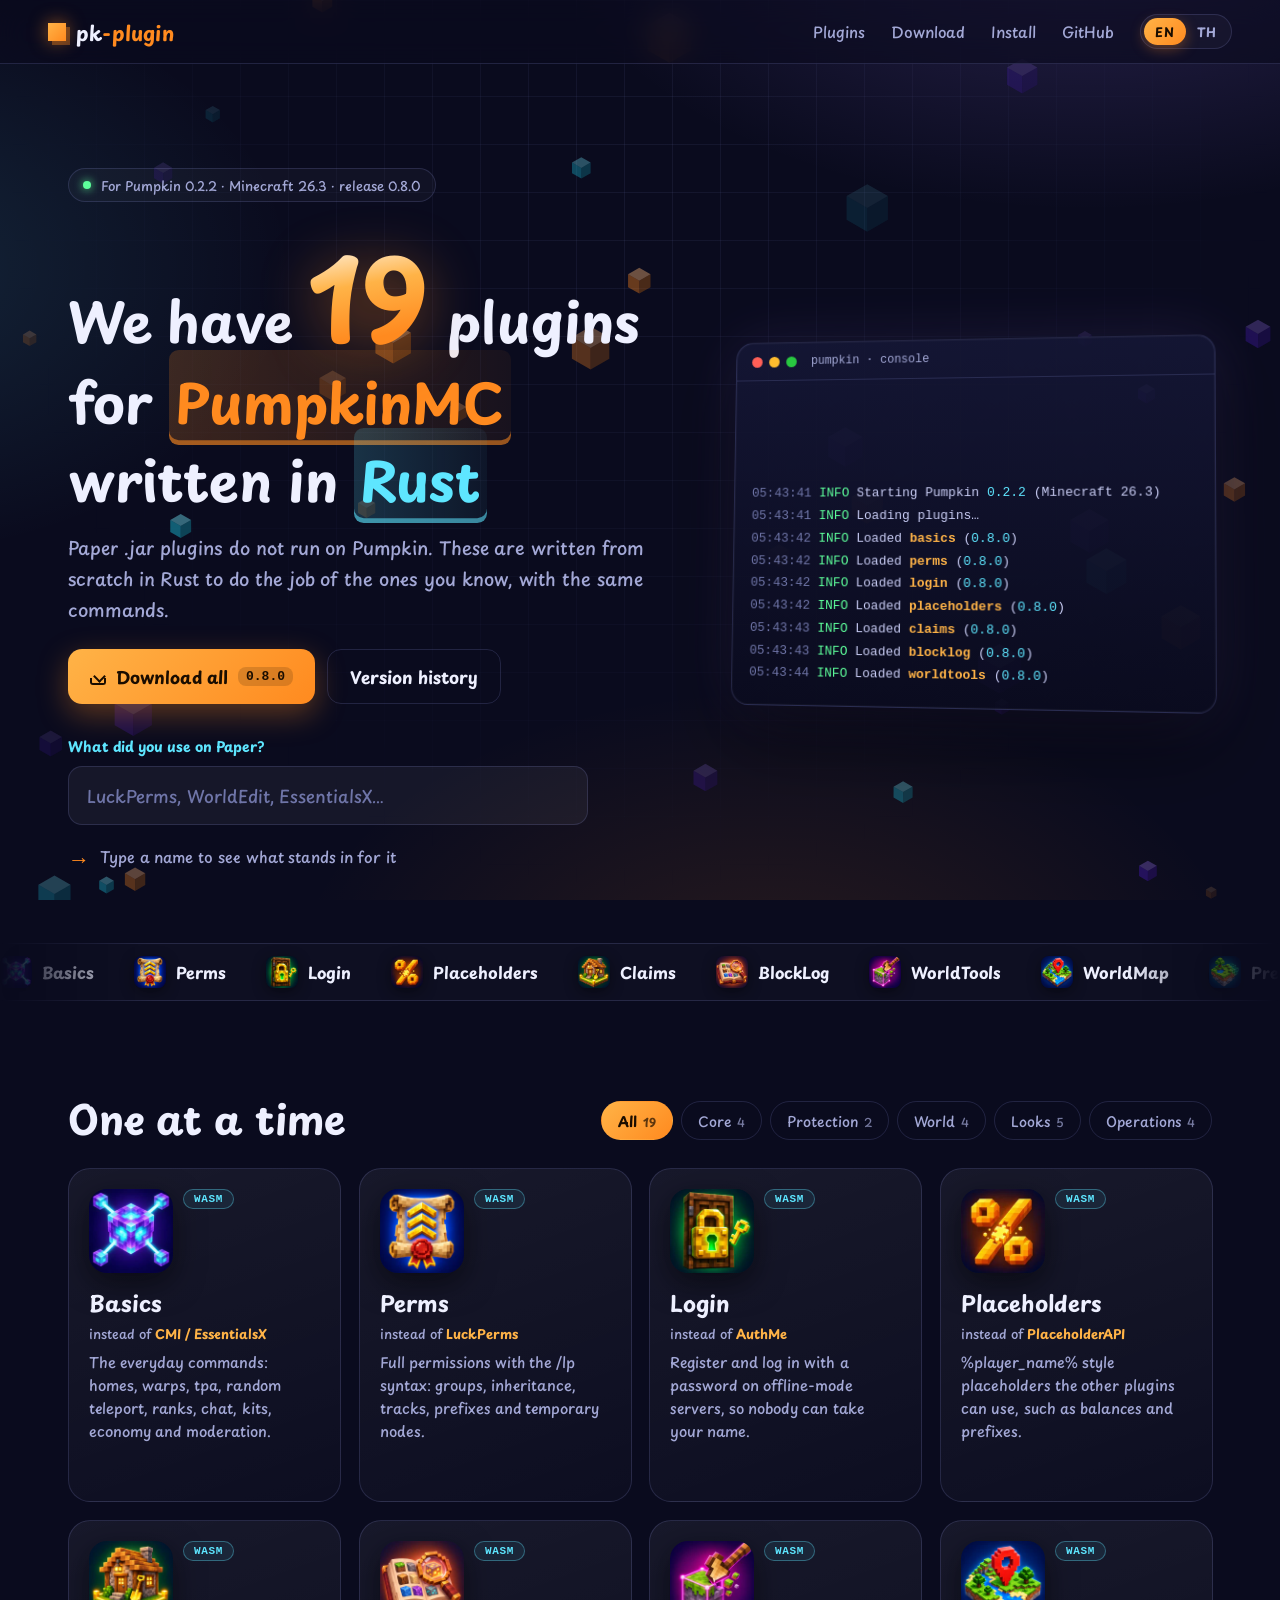
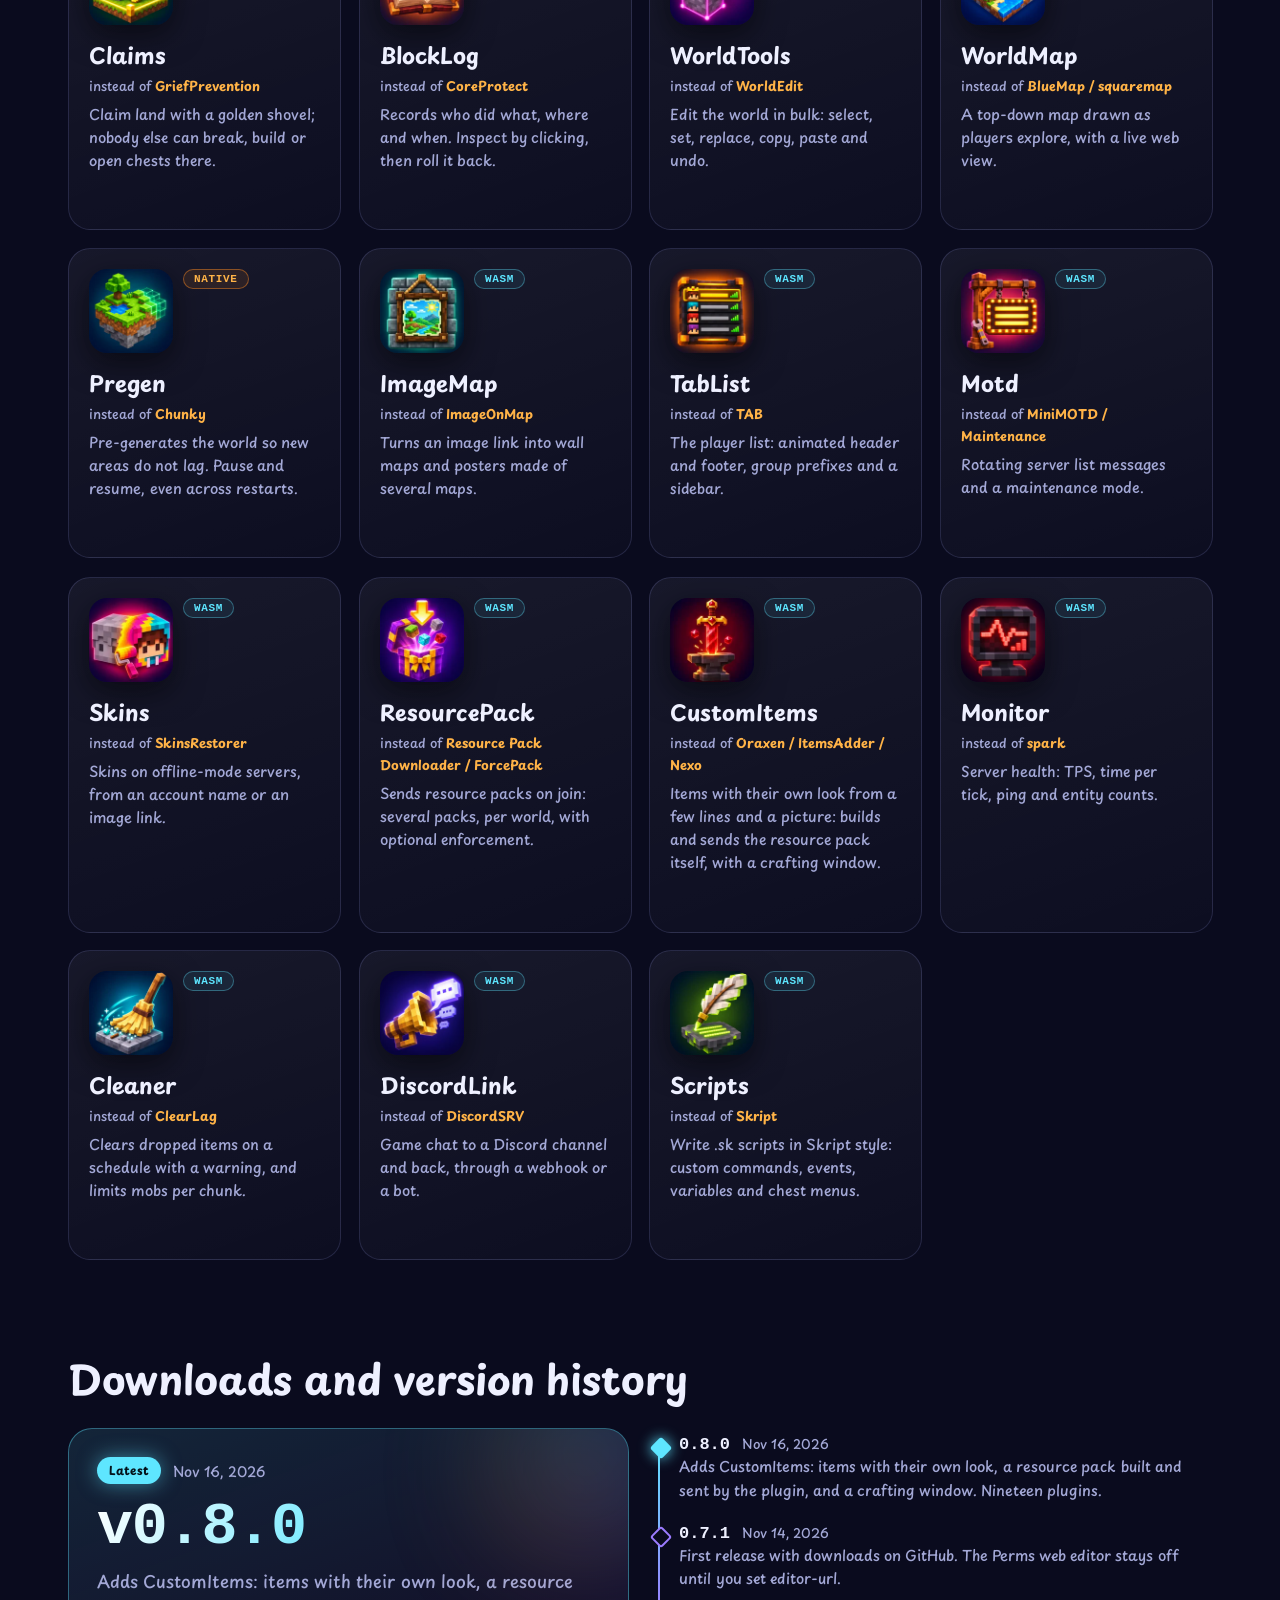
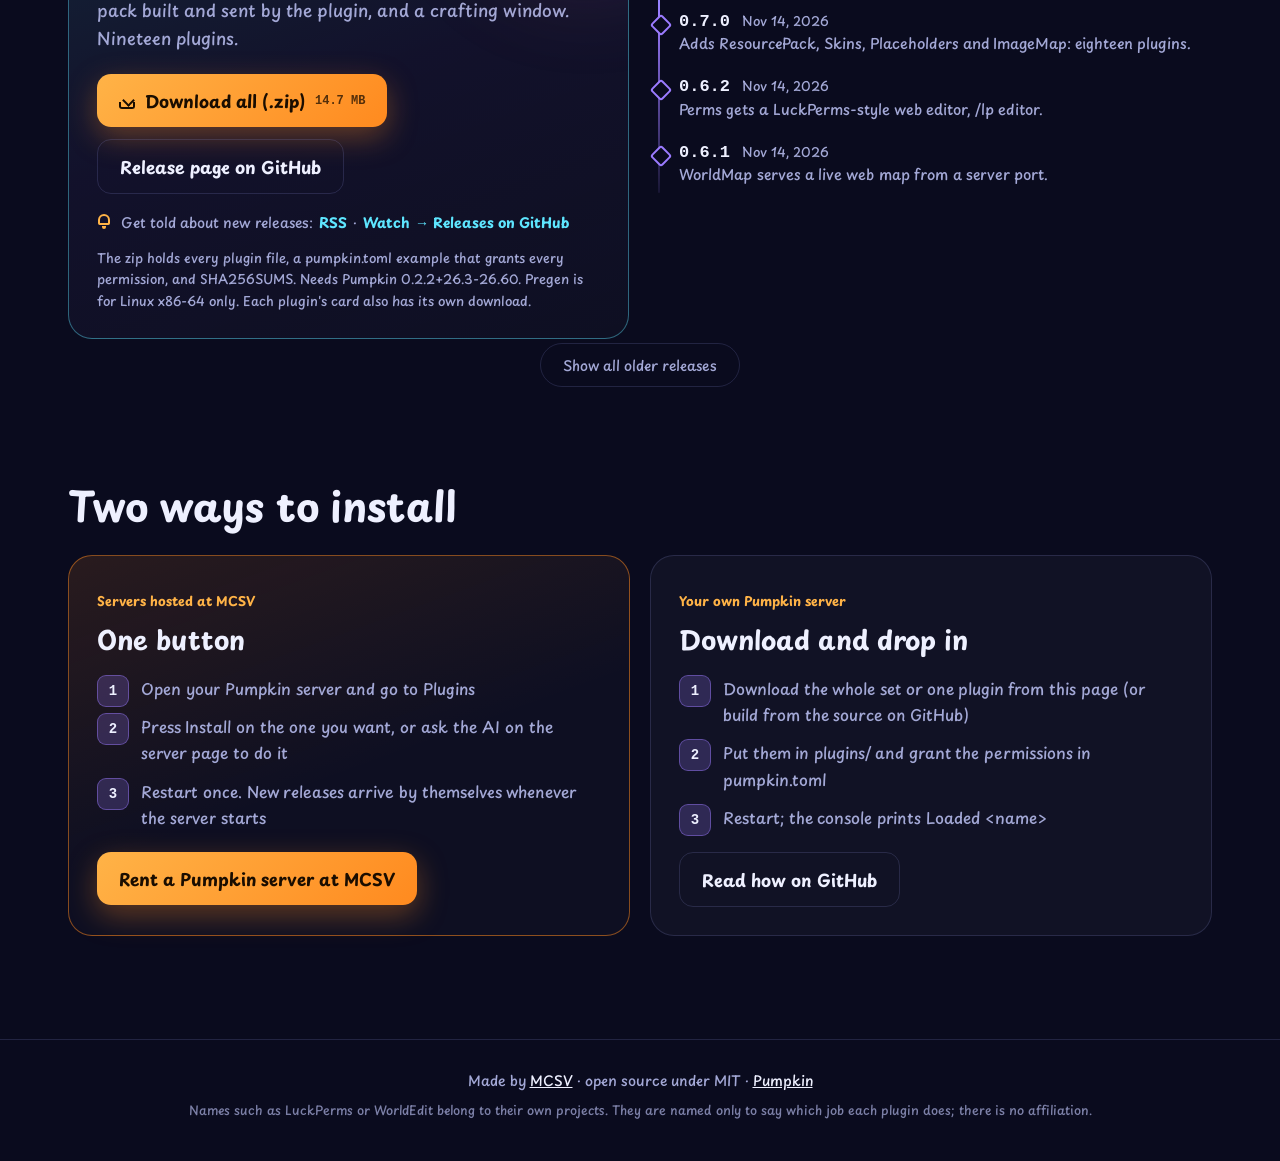
==== commit daa314b3: "Hub page: CustomItems and release 0.8.0 Co-Authored-By: Claude Fable 5.2 <noreply@anthropic.com>" ====
--- a/site/index.html
+++ b/site/index.html
@@ -3,8 +3,8 @@
 <head>
 <meta charset="utf-8">
 <meta name="viewport" content="width=device-width, initial-scale=1">
-<title>Pumpkin Plugins: 18 plugins for the PumpkinMC Minecraft server, written in Rust | MCSV</title>
-<meta name="description" content="18 open-source plugins for the PumpkinMC Minecraft server, written in Rust: they stand in for LuckPerms, EssentialsX, WorldEdit, CoreProtect, GriefPrevention, AuthMe and more, with the same commands. Free download.">
+<title>Pumpkin Plugins: 19 plugins for the PumpkinMC Minecraft server, written in Rust | MCSV</title>
+<meta name="description" content="19 open-source plugins for the PumpkinMC Minecraft server, written in Rust: they stand in for LuckPerms, EssentialsX, WorldEdit, CoreProtect, GriefPrevention, AuthMe and more, with the same commands. Free download.">
 <meta name="robots" content="index, follow, max-image-preview:large">
 <meta name="author" content="MCSV">
 <meta name="theme-color" content="#0a0b1e">
@@ -18,7 +18,7 @@
 <meta property="og:type" content="website">
 <meta property="og:site_name" content="Pumpkin Plugins by MCSV">
 <meta property="og:url" content="https://pk-plugin.mcsv.me/">
-<meta property="og:title" content="Pumpkin Plugins: 18 plugins for PumpkinMC, written in Rust">
+<meta property="og:title" content="Pumpkin Plugins: 19 plugins for PumpkinMC, written in Rust">
 <meta property="og:description" content="Stand-ins for LuckPerms, EssentialsX, WorldEdit, CoreProtect and more, with the same commands. Open source, free download.">
 <meta property="og:locale" content="en_US">
 <meta property="og:locale:alternate" content="th_TH">
@@ -26,13 +26,13 @@
 <meta property="og:image:type" content="image/jpeg">
 <meta property="og:image:width" content="1200">
 <meta property="og:image:height" content="630">
-<meta property="og:image:alt" content="We have 18 plugins for PumpkinMC, written in Rust, with the icon of each plugin">
+<meta property="og:image:alt" content="We have 19 plugins for PumpkinMC, written in Rust, with the icon of each plugin">
 <meta name="twitter:card" content="summary_large_image">
-<meta name="twitter:title" content="Pumpkin Plugins: 18 plugins for PumpkinMC, written in Rust">
+<meta name="twitter:title" content="Pumpkin Plugins: 19 plugins for PumpkinMC, written in Rust">
 <meta name="twitter:description" content="Stand-ins for LuckPerms, EssentialsX, WorldEdit, CoreProtect and more, with the same commands. Open source, free download.">
 <meta name="twitter:image" content="https://pk-plugin.mcsv.me/og.jpg">
-<meta name="twitter:image:alt" content="We have 18 plugins for PumpkinMC, written in Rust, with the icon of each plugin">
-<script type="application/ld+json">{"@context":"https://schema.org","@graph":[{"@type":"WebSite","@id":"https://pk-plugin.mcsv.me/#site","url":"https://pk-plugin.mcsv.me/","name":"Pumpkin Plugins","inLanguage":["en","th"],"publisher":{"@id":"https://mcsv.me/#org"}},{"@type":"Organization","@id":"https://mcsv.me/#org","name":"MCSV","url":"https://mcsv.me/"},{"@type":"SoftwareApplication","@id":"https://pk-plugin.mcsv.me/#app","name":"Pumpkin Plugins","url":"https://pk-plugin.mcsv.me/","image":"https://pk-plugin.mcsv.me/og.jpg","description":"18 plugins for the PumpkinMC Minecraft server, written in Rust. They stand in for LuckPerms, EssentialsX, WorldEdit, CoreProtect and others, with the same commands.","applicationCategory":"GameApplication","applicationSubCategory":"Minecraft server plugins","operatingSystem":"Pumpkin 0.2.2 (Minecraft 26.3)","softwareVersion":"0.7.1","datePublished":"2026-11-14","downloadUrl":"https://github.com/artmasster/pumpkin-plugins/releases/download/v0.7.1/pumpkin-plugins-0.7.1.zip","license":"https://opensource.org/licenses/MIT","isAccessibleForFree":true,"offers":{"@type":"Offer","price":"0","priceCurrency":"USD"},"author":{"@id":"https://mcsv.me/#org"},"sameAs":["https://github.com/artmasster/pumpkin-plugins"]},{"@type":"ItemList","name":"All 18 plugins","numberOfItems":18,"itemListElement":[{"@type":"ListItem","position":1,"url":"https://pk-plugin.mcsv.me/#basics","name":"Basics (instead of CMI / EssentialsX)","description":"The everyday commands: homes, warps, tpa, random teleport, ranks, chat, kits, economy and moderation."},{"@type":"ListItem","position":2,"url":"https://pk-plugin.mcsv.me/#perms","name":"Perms (instead of LuckPerms)","description":"Full permissions with the /lp syntax: groups, inheritance, tracks, prefixes and temporary nodes."},{"@type":"ListItem","position":3,"url":"https://pk-plugin.mcsv.me/#login","name":"Login (instead of AuthMe)","description":"Register and log in with a password on offline-mode servers, so nobody can take your name."},{"@type":"ListItem","position":4,"url":"https://pk-plugin.mcsv.me/#placeholders","name":"Placeholders (instead of PlaceholderAPI)","description":"%player_name% style placeholders the other plugins can use, such as balances and prefixes."},{"@type":"ListItem","position":5,"url":"https://pk-plugin.mcsv.me/#claims","name":"Claims (instead of GriefPrevention)","description":"Claim land with a golden shovel; nobody else can break, build or open chests there."},{"@type":"ListItem","position":6,"url":"https://pk-plugin.mcsv.me/#blocklog","name":"BlockLog (instead of CoreProtect)","description":"Records who did what, where and when. Inspect by clicking, then roll it back."},{"@type":"ListItem","position":7,"url":"https://pk-plugin.mcsv.me/#worldtools","name":"WorldTools (instead of WorldEdit)","description":"Edit the world in bulk: select, set, replace, copy, paste and undo."},{"@type":"ListItem","position":8,"url":"https://pk-plugin.mcsv.me/#worldmap","name":"WorldMap (instead of BlueMap / squaremap)","description":"A top-down map drawn as players explore, with a live web view."},{"@type":"ListItem","position":9,"url":"https://pk-plugin.mcsv.me/#pregen","name":"Pregen (instead of Chunky)","description":"Pre-generates the world so new areas do not lag. Pause and resume, even across restarts."},{"@type":"ListItem","position":10,"url":"https://pk-plugin.mcsv.me/#imagemap","name":"ImageMap (instead of ImageOnMap)","description":"Turns an image link into wall maps and posters made of several maps."},{"@type":"ListItem","position":11,"url":"https://pk-plugin.mcsv.me/#tablist","name":"TabList (instead of TAB)","description":"The player list: animated header and footer, group prefixes and a sidebar."},{"@type":"ListItem","position":12,"url":"https://pk-plugin.mcsv.me/#motd","name":"Motd (instead of MiniMOTD / Maintenance)","description":"Rotating server list messages and a maintenance mode."},{"@type":"ListItem","position":13,"url":"https://pk-plugin.mcsv.me/#skins","name":"Skins (instead of SkinsRestorer)","description":"Skins on offline-mode servers, from an account name or an image link."},{"@type":"ListItem","position":14,"url":"https://pk-plugin.mcsv.me/#resourcepack","name":"ResourcePack (instead of Resource Pack Downloader / ForcePack)","description":"Sends resource packs on join: several packs, per world, with optional enforcement."},{"@type":"ListItem","position":15,"url":"https://pk-plugin.mcsv.me/#monitor","name":"Monitor (instead of spark)","description":"Server health: TPS, time per tick, ping and entity counts."},{"@type":"ListItem","position":16,"url":"https://pk-plugin.mcsv.me/#cleaner","name":"Cleaner (instead of ClearLag)","description":"Clears dropped items on a schedule with a warning, and limits mobs per chunk."},{"@type":"ListItem","position":17,"url":"https://pk-plugin.mcsv.me/#discordlink","name":"DiscordLink (instead of DiscordSRV)","description":"Game chat to a Discord channel and back, through a webhook or a bot."},{"@type":"ListItem","position":18,"url":"https://pk-plugin.mcsv.me/#scripts","name":"Scripts (instead of Skript)","description":"Write .sk scripts in Skript style: custom commands, events, variables and chest menus."}]}]}</script>
+<meta name="twitter:image:alt" content="We have 19 plugins for PumpkinMC, written in Rust, with the icon of each plugin">
+<script type="application/ld+json">{"@context":"https://schema.org","@graph":[{"@type":"WebSite","@id":"https://pk-plugin.mcsv.me/#site","url":"https://pk-plugin.mcsv.me/","name":"Pumpkin Plugins","inLanguage":["en","th"],"publisher":{"@id":"https://mcsv.me/#org"}},{"@type":"Organization","@id":"https://mcsv.me/#org","name":"MCSV","url":"https://mcsv.me/"},{"@type":"SoftwareApplication","@id":"https://pk-plugin.mcsv.me/#app","name":"Pumpkin Plugins","url":"https://pk-plugin.mcsv.me/","image":"https://pk-plugin.mcsv.me/og.jpg","description":"19 plugins for the PumpkinMC Minecraft server, written in Rust. They stand in for LuckPerms, EssentialsX, WorldEdit, CoreProtect and others, with the same commands.","applicationCategory":"GameApplication","applicationSubCategory":"Minecraft server plugins","operatingSystem":"Pumpkin 0.2.2 (Minecraft 26.3)","softwareVersion":"0.8.0","datePublished":"2026-11-16","downloadUrl":"https://github.com/artmasster/pumpkin-plugins/releases/download/v0.8.0/pumpkin-plugins-0.8.0.zip","license":"https://opensource.org/licenses/MIT","isAccessibleForFree":true,"offers":{"@type":"Offer","price":"0","priceCurrency":"USD"},"author":{"@id":"https://mcsv.me/#org"},"sameAs":["https://github.com/artmasster/pumpkin-plugins"]},{"@type":"ItemList","name":"All 19 plugins","numberOfItems":19,"itemListElement":[{"@type":"ListItem","position":1,"url":"https://pk-plugin.mcsv.me/#basics","name":"Basics (instead of CMI / EssentialsX)","description":"The everyday commands: homes, warps, tpa, random teleport, ranks, chat, kits, economy and moderation."},{"@type":"ListItem","position":2,"url":"https://pk-plugin.mcsv.me/#perms","name":"Perms (instead of LuckPerms)","description":"Full permissions with the /lp syntax: groups, inheritance, tracks, prefixes and temporary nodes."},{"@type":"ListItem","position":3,"url":"https://pk-plugin.mcsv.me/#login","name":"Login (instead of AuthMe)","description":"Register and log in with a password on offline-mode servers, so nobody can take your name."},{"@type":"ListItem","position":4,"url":"https://pk-plugin.mcsv.me/#placeholders","name":"Placeholders (instead of PlaceholderAPI)","description":"%player_name% style placeholders the other plugins can use, such as balances and prefixes."},{"@type":"ListItem","position":5,"url":"https://pk-plugin.mcsv.me/#claims","name":"Claims (instead of GriefPrevention)","description":"Claim land with a golden shovel; nobody else can break, build or open chests there."},{"@type":"ListItem","position":6,"url":"https://pk-plugin.mcsv.me/#blocklog","name":"BlockLog (instead of CoreProtect)","description":"Records who did what, where and when. Inspect by clicking, then roll it back."},{"@type":"ListItem","position":7,"url":"https://pk-plugin.mcsv.me/#worldtools","name":"WorldTools (instead of WorldEdit)","description":"Edit the world in bulk: select, set, replace, copy, paste and undo."},{"@type":"ListItem","position":8,"url":"https://pk-plugin.mcsv.me/#worldmap","name":"WorldMap (instead of BlueMap / squaremap)","description":"A top-down map drawn as players explore, with a live web view."},{"@type":"ListItem","position":9,"url":"https://pk-plugin.mcsv.me/#pregen","name":"Pregen (instead of Chunky)","description":"Pre-generates the world so new areas do not lag. Pause and resume, even across restarts."},{"@type":"ListItem","position":10,"url":"https://pk-plugin.mcsv.me/#imagemap","name":"ImageMap (instead of ImageOnMap)","description":"Turns an image link into wall maps and posters made of several maps."},{"@type":"ListItem","position":11,"url":"https://pk-plugin.mcsv.me/#tablist","name":"TabList (instead of TAB)","description":"The player list: animated header and footer, group prefixes and a sidebar."},{"@type":"ListItem","position":12,"url":"https://pk-plugin.mcsv.me/#motd","name":"Motd (instead of MiniMOTD / Maintenance)","description":"Rotating server list messages and a maintenance mode."},{"@type":"ListItem","position":13,"url":"https://pk-plugin.mcsv.me/#skins","name":"Skins (instead of SkinsRestorer)","description":"Skins on offline-mode servers, from an account name or an image link."},{"@type":"ListItem","position":14,"url":"https://pk-plugin.mcsv.me/#resourcepack","name":"ResourcePack (instead of Resource Pack Downloader / ForcePack)","description":"Sends resource packs on join: several packs, per world, with optional enforcement."},{"@type":"ListItem","position":15,"url":"https://pk-plugin.mcsv.me/#customitems","name":"CustomItems (instead of Oraxen / ItemsAdder / Nexo)","description":"Items with their own look from a few lines and a picture: builds and sends the resource pack itself, with a crafting window."},{"@type":"ListItem","position":16,"url":"https://pk-plugin.mcsv.me/#monitor","name":"Monitor (instead of spark)","description":"Server health: TPS, time per tick, ping and entity counts."},{"@type":"ListItem","position":17,"url":"https://pk-plugin.mcsv.me/#cleaner","name":"Cleaner (instead of ClearLag)","description":"Clears dropped items on a schedule with a warning, and limits mobs per chunk."},{"@type":"ListItem","position":18,"url":"https://pk-plugin.mcsv.me/#discordlink","name":"DiscordLink (instead of DiscordSRV)","description":"Game chat to a Discord channel and back, through a webhook or a bot."},{"@type":"ListItem","position":19,"url":"https://pk-plugin.mcsv.me/#scripts","name":"Scripts (instead of Skript)","description":"Write .sk scripts in Skript style: custom commands, events, variables and chest menus."}]}]}</script>
 <link rel="preload" href="fonts/playpen-sans-thai-700-thai.woff2" as="font" type="font/woff2" crossorigin>
 <link rel="stylesheet" href="style.css">
 </head>
@@ -63,9 +63,9 @@
 <main id="top">
   <section class="hero">
     <div class="hero-copy">
-      <p class="eyebrow reveal"><span class="dot"></span><span data-i18n="eyebrow">For Pumpkin 0.2.2 · Minecraft 26.3 · release 0.7.1</span></p>
+      <p class="eyebrow reveal"><span class="dot"></span><span data-i18n="eyebrow">For Pumpkin 0.2.2 · Minecraft 26.3 · release 0.8.0</span></p>
       <h1 class="reveal">
-        <span class="h1-top"><span data-i18n="h1a">We have</span><span class="count" id="count">18</span><span data-i18n="h1b">plugins</span></span>
+        <span class="h1-top"><span data-i18n="h1a">We have</span><span class="count" id="count">19</span><span data-i18n="h1b">plugins</span></span>
         <span class="h1-line" data-i18n="h1c">for <em>PumpkinMC</em></span>
         <span class="h1-line" data-i18n="h1d">written in <em class="rust">Rust</em></span>
       </h1>
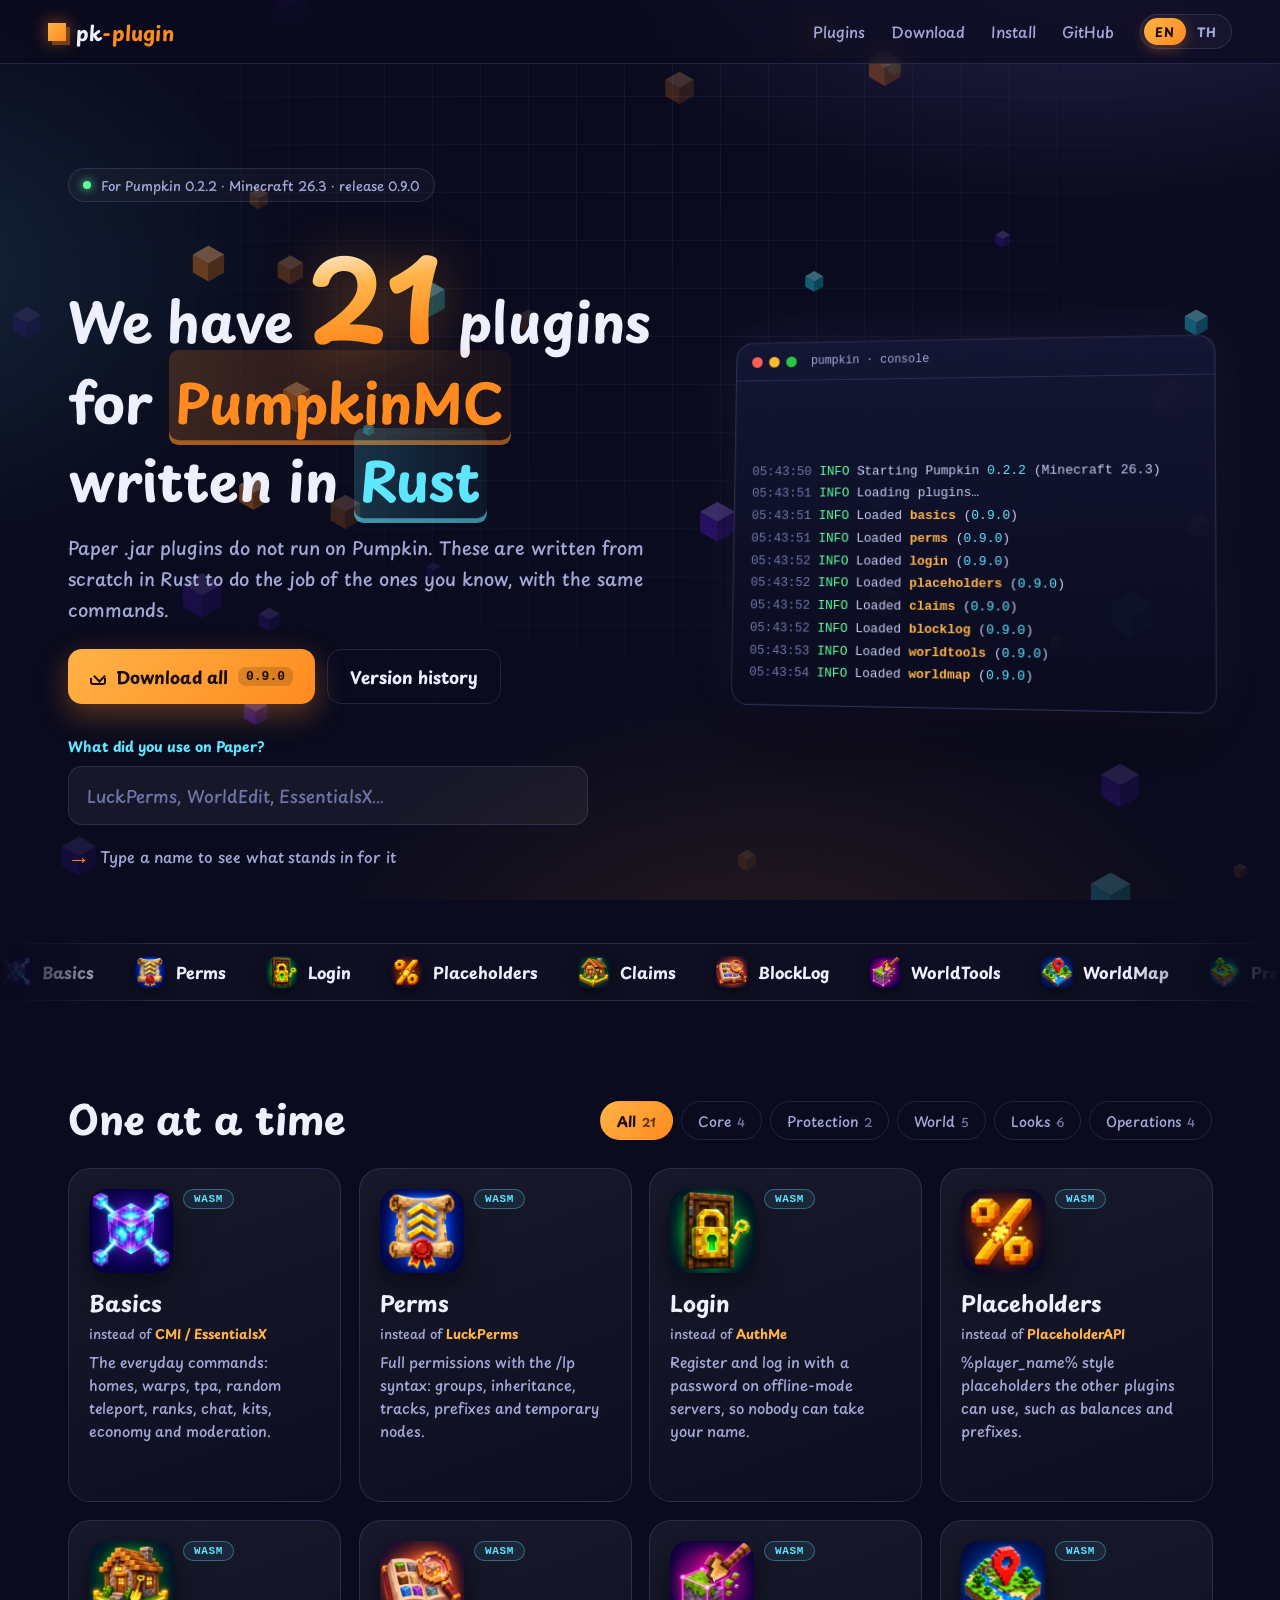
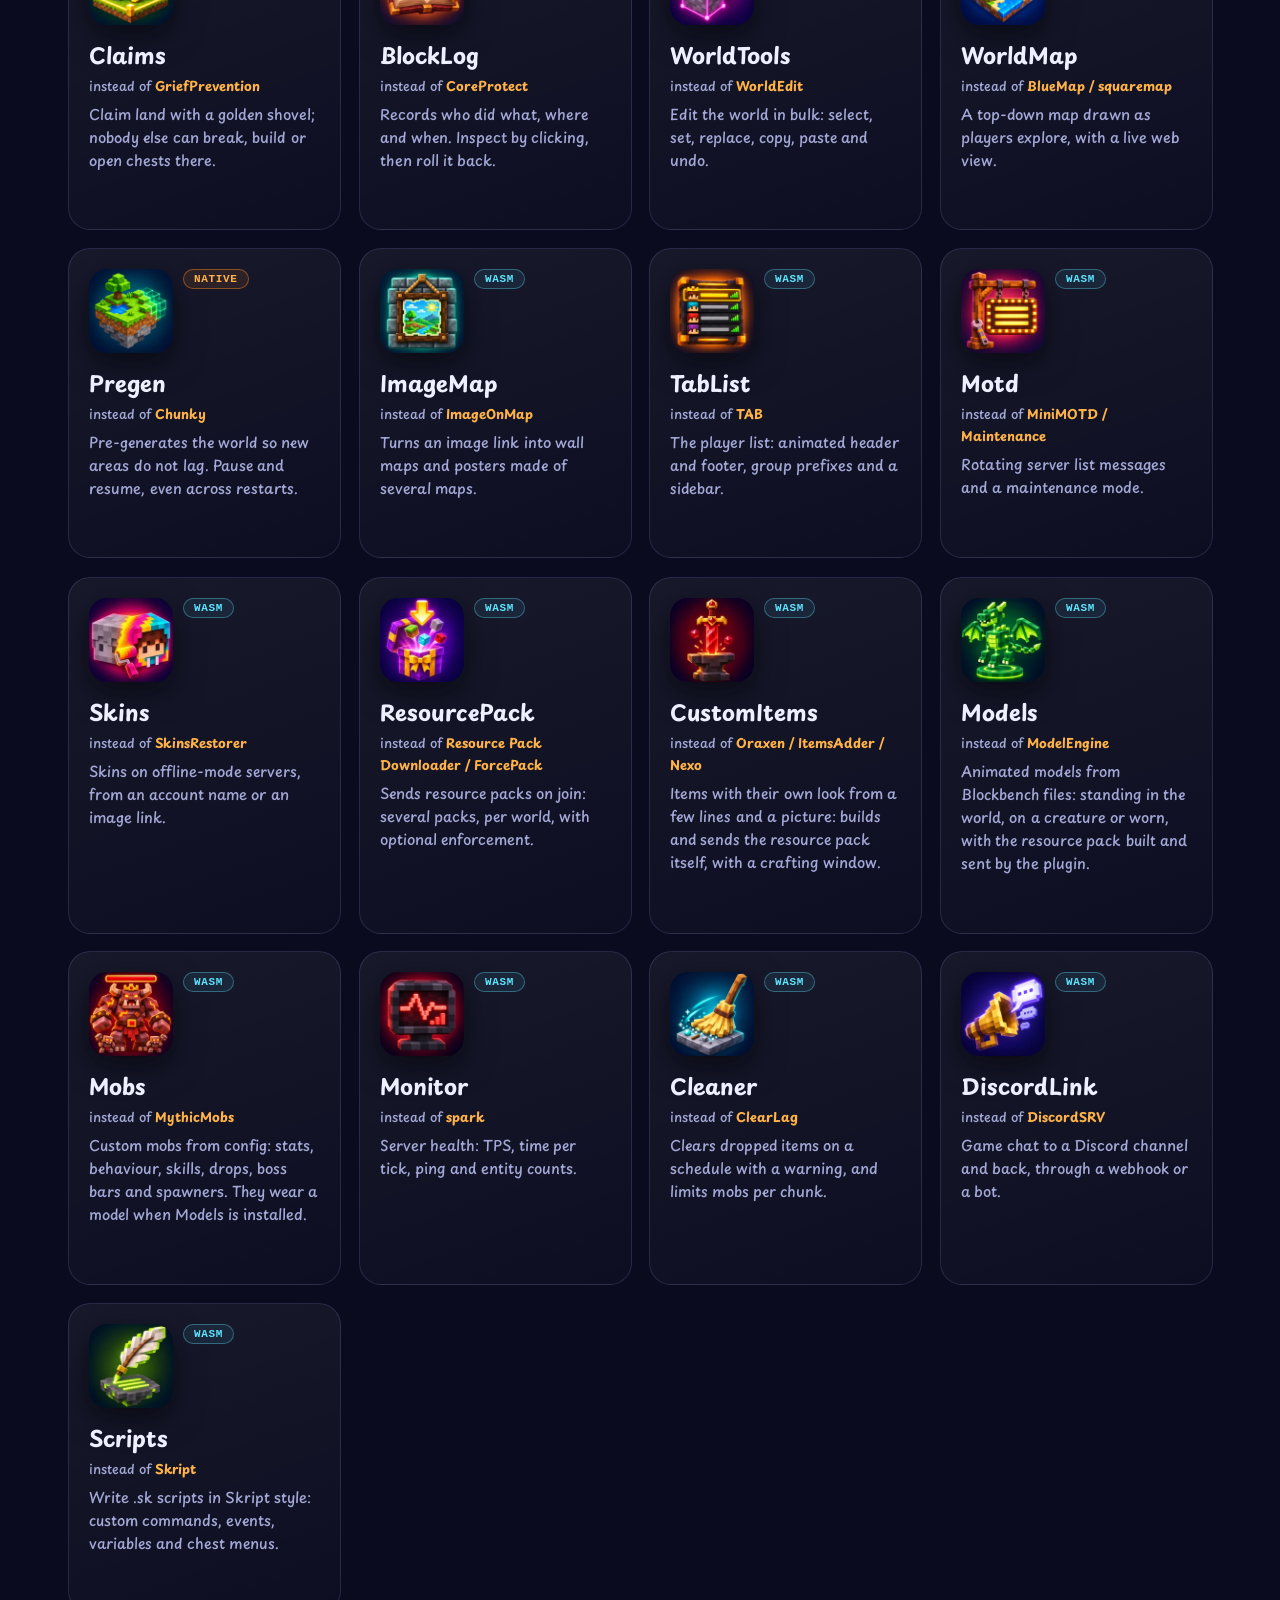
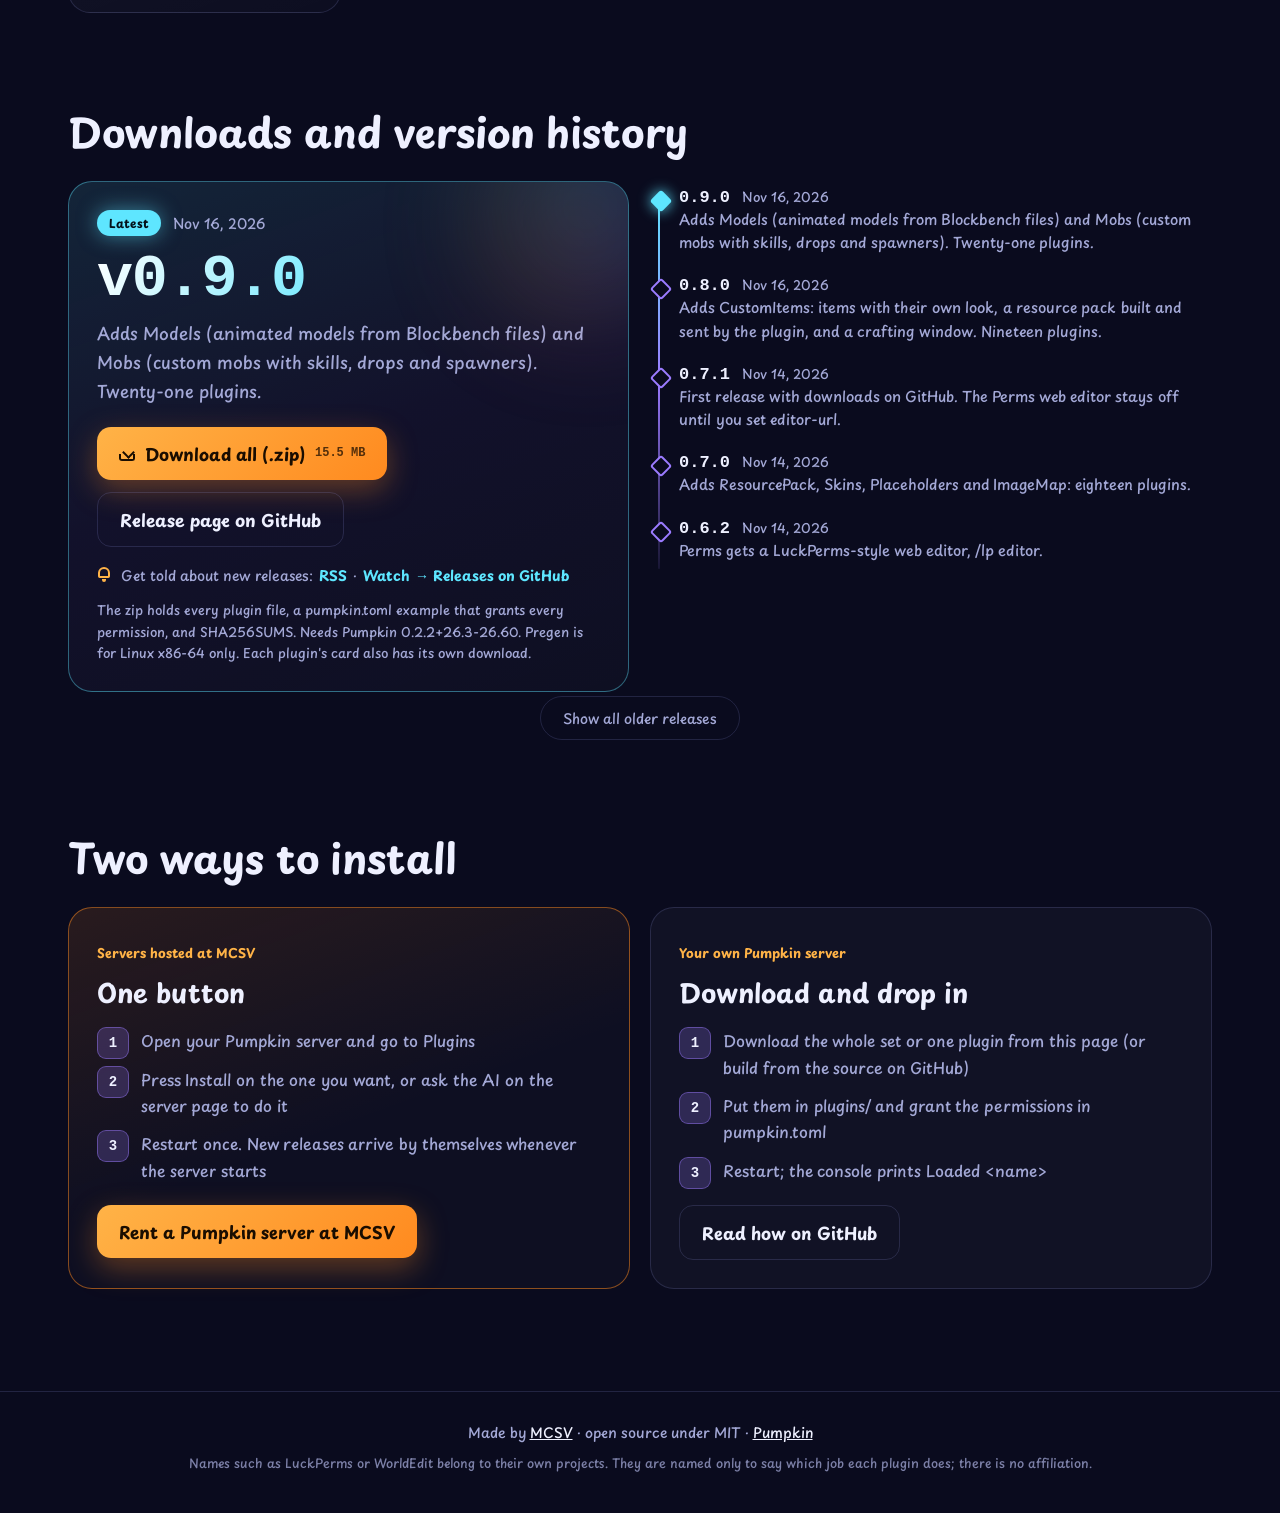
==== commit 20296e64: "Hub page: Models, Mobs and release 0.9.0 Co-Authored-By: Claude Fable 5.2 <noreply@anthropic.com>" ====
--- a/site/index.html
+++ b/site/index.html
@@ -3,8 +3,8 @@
 <head>
 <meta charset="utf-8">
 <meta name="viewport" content="width=device-width, initial-scale=1">
-<title>Pumpkin Plugins: 19 plugins for the PumpkinMC Minecraft server, written in Rust | MCSV</title>
-<meta name="description" content="19 open-source plugins for the PumpkinMC Minecraft server, written in Rust: they stand in for LuckPerms, EssentialsX, WorldEdit, CoreProtect, GriefPrevention, AuthMe and more, with the same commands. Free download.">
+<title>Pumpkin Plugins: 21 plugins for the PumpkinMC Minecraft server, written in Rust | MCSV</title>
+<meta name="description" content="21 open-source plugins for the PumpkinMC Minecraft server, written in Rust: they stand in for LuckPerms, EssentialsX, WorldEdit, CoreProtect, GriefPrevention, AuthMe and more, with the same commands. Free download.">
 <meta name="robots" content="index, follow, max-image-preview:large">
 <meta name="author" content="MCSV">
 <meta name="theme-color" content="#0a0b1e">
@@ -18,7 +18,7 @@
 <meta property="og:type" content="website">
 <meta property="og:site_name" content="Pumpkin Plugins by MCSV">
 <meta property="og:url" content="https://pk-plugin.mcsv.me/">
-<meta property="og:title" content="Pumpkin Plugins: 19 plugins for PumpkinMC, written in Rust">
+<meta property="og:title" content="Pumpkin Plugins: 21 plugins for PumpkinMC, written in Rust">
 <meta property="og:description" content="Stand-ins for LuckPerms, EssentialsX, WorldEdit, CoreProtect and more, with the same commands. Open source, free download.">
 <meta property="og:locale" content="en_US">
 <meta property="og:locale:alternate" content="th_TH">
@@ -26,13 +26,13 @@
 <meta property="og:image:type" content="image/jpeg">
 <meta property="og:image:width" content="1200">
 <meta property="og:image:height" content="630">
-<meta property="og:image:alt" content="We have 19 plugins for PumpkinMC, written in Rust, with the icon of each plugin">
+<meta property="og:image:alt" content="We have 21 plugins for PumpkinMC, written in Rust, with the icon of each plugin">
 <meta name="twitter:card" content="summary_large_image">
-<meta name="twitter:title" content="Pumpkin Plugins: 19 plugins for PumpkinMC, written in Rust">
+<meta name="twitter:title" content="Pumpkin Plugins: 21 plugins for PumpkinMC, written in Rust">
 <meta name="twitter:description" content="Stand-ins for LuckPerms, EssentialsX, WorldEdit, CoreProtect and more, with the same commands. Open source, free download.">
 <meta name="twitter:image" content="https://pk-plugin.mcsv.me/og.jpg">
-<meta name="twitter:image:alt" content="We have 19 plugins for PumpkinMC, written in Rust, with the icon of each plugin">
-<script type="application/ld+json">{"@context":"https://schema.org","@graph":[{"@type":"WebSite","@id":"https://pk-plugin.mcsv.me/#site","url":"https://pk-plugin.mcsv.me/","name":"Pumpkin Plugins","inLanguage":["en","th"],"publisher":{"@id":"https://mcsv.me/#org"}},{"@type":"Organization","@id":"https://mcsv.me/#org","name":"MCSV","url":"https://mcsv.me/"},{"@type":"SoftwareApplication","@id":"https://pk-plugin.mcsv.me/#app","name":"Pumpkin Plugins","url":"https://pk-plugin.mcsv.me/","image":"https://pk-plugin.mcsv.me/og.jpg","description":"19 plugins for the PumpkinMC Minecraft server, written in Rust. They stand in for LuckPerms, EssentialsX, WorldEdit, CoreProtect and others, with the same commands.","applicationCategory":"GameApplication","applicationSubCategory":"Minecraft server plugins","operatingSystem":"Pumpkin 0.2.2 (Minecraft 26.3)","softwareVersion":"0.8.0","datePublished":"2026-11-16","downloadUrl":"https://github.com/artmasster/pumpkin-plugins/releases/download/v0.8.0/pumpkin-plugins-0.8.0.zip","license":"https://opensource.org/licenses/MIT","isAccessibleForFree":true,"offers":{"@type":"Offer","price":"0","priceCurrency":"USD"},"author":{"@id":"https://mcsv.me/#org"},"sameAs":["https://github.com/artmasster/pumpkin-plugins"]},{"@type":"ItemList","name":"All 19 plugins","numberOfItems":19,"itemListElement":[{"@type":"ListItem","position":1,"url":"https://pk-plugin.mcsv.me/#basics","name":"Basics (instead of CMI / EssentialsX)","description":"The everyday commands: homes, warps, tpa, random teleport, ranks, chat, kits, economy and moderation."},{"@type":"ListItem","position":2,"url":"https://pk-plugin.mcsv.me/#perms","name":"Perms (instead of LuckPerms)","description":"Full permissions with the /lp syntax: groups, inheritance, tracks, prefixes and temporary nodes."},{"@type":"ListItem","position":3,"url":"https://pk-plugin.mcsv.me/#login","name":"Login (instead of AuthMe)","description":"Register and log in with a password on offline-mode servers, so nobody can take your name."},{"@type":"ListItem","position":4,"url":"https://pk-plugin.mcsv.me/#placeholders","name":"Placeholders (instead of PlaceholderAPI)","description":"%player_name% style placeholders the other plugins can use, such as balances and prefixes."},{"@type":"ListItem","position":5,"url":"https://pk-plugin.mcsv.me/#claims","name":"Claims (instead of GriefPrevention)","description":"Claim land with a golden shovel; nobody else can break, build or open chests there."},{"@type":"ListItem","position":6,"url":"https://pk-plugin.mcsv.me/#blocklog","name":"BlockLog (instead of CoreProtect)","description":"Records who did what, where and when. Inspect by clicking, then roll it back."},{"@type":"ListItem","position":7,"url":"https://pk-plugin.mcsv.me/#worldtools","name":"WorldTools (instead of WorldEdit)","description":"Edit the world in bulk: select, set, replace, copy, paste and undo."},{"@type":"ListItem","position":8,"url":"https://pk-plugin.mcsv.me/#worldmap","name":"WorldMap (instead of BlueMap / squaremap)","description":"A top-down map drawn as players explore, with a live web view."},{"@type":"ListItem","position":9,"url":"https://pk-plugin.mcsv.me/#pregen","name":"Pregen (instead of Chunky)","description":"Pre-generates the world so new areas do not lag. Pause and resume, even across restarts."},{"@type":"ListItem","position":10,"url":"https://pk-plugin.mcsv.me/#imagemap","name":"ImageMap (instead of ImageOnMap)","description":"Turns an image link into wall maps and posters made of several maps."},{"@type":"ListItem","position":11,"url":"https://pk-plugin.mcsv.me/#tablist","name":"TabList (instead of TAB)","description":"The player list: animated header and footer, group prefixes and a sidebar."},{"@type":"ListItem","position":12,"url":"https://pk-plugin.mcsv.me/#motd","name":"Motd (instead of MiniMOTD / Maintenance)","description":"Rotating server list messages and a maintenance mode."},{"@type":"ListItem","position":13,"url":"https://pk-plugin.mcsv.me/#skins","name":"Skins (instead of SkinsRestorer)","description":"Skins on offline-mode servers, from an account name or an image link."},{"@type":"ListItem","position":14,"url":"https://pk-plugin.mcsv.me/#resourcepack","name":"ResourcePack (instead of Resource Pack Downloader / ForcePack)","description":"Sends resource packs on join: several packs, per world, with optional enforcement."},{"@type":"ListItem","position":15,"url":"https://pk-plugin.mcsv.me/#customitems","name":"CustomItems (instead of Oraxen / ItemsAdder / Nexo)","description":"Items with their own look from a few lines and a picture: builds and sends the resource pack itself, with a crafting window."},{"@type":"ListItem","position":16,"url":"https://pk-plugin.mcsv.me/#monitor","name":"Monitor (instead of spark)","description":"Server health: TPS, time per tick, ping and entity counts."},{"@type":"ListItem","position":17,"url":"https://pk-plugin.mcsv.me/#cleaner","name":"Cleaner (instead of ClearLag)","description":"Clears dropped items on a schedule with a warning, and limits mobs per chunk."},{"@type":"ListItem","position":18,"url":"https://pk-plugin.mcsv.me/#discordlink","name":"DiscordLink (instead of DiscordSRV)","description":"Game chat to a Discord channel and back, through a webhook or a bot."},{"@type":"ListItem","position":19,"url":"https://pk-plugin.mcsv.me/#scripts","name":"Scripts (instead of Skript)","description":"Write .sk scripts in Skript style: custom commands, events, variables and chest menus."}]}]}</script>
+<meta name="twitter:image:alt" content="We have 21 plugins for PumpkinMC, written in Rust, with the icon of each plugin">
+<script type="application/ld+json">{"@context":"https://schema.org","@graph":[{"@type":"WebSite","@id":"https://pk-plugin.mcsv.me/#site","url":"https://pk-plugin.mcsv.me/","name":"Pumpkin Plugins","inLanguage":["en","th"],"publisher":{"@id":"https://mcsv.me/#org"}},{"@type":"Organization","@id":"https://mcsv.me/#org","name":"MCSV","url":"https://mcsv.me/"},{"@type":"SoftwareApplication","@id":"https://pk-plugin.mcsv.me/#app","name":"Pumpkin Plugins","url":"https://pk-plugin.mcsv.me/","image":"https://pk-plugin.mcsv.me/og.jpg","description":"21 plugins for the PumpkinMC Minecraft server, written in Rust. They stand in for LuckPerms, EssentialsX, WorldEdit, CoreProtect and others, with the same commands.","applicationCategory":"GameApplication","applicationSubCategory":"Minecraft server plugins","operatingSystem":"Pumpkin 0.2.2 (Minecraft 26.3)","softwareVersion":"0.9.0","datePublished":"2026-11-16","downloadUrl":"https://github.com/artmasster/pumpkin-plugins/releases/download/v0.9.0/pumpkin-plugins-0.9.0.zip","license":"https://opensource.org/licenses/MIT","isAccessibleForFree":true,"offers":{"@type":"Offer","price":"0","priceCurrency":"USD"},"author":{"@id":"https://mcsv.me/#org"},"sameAs":["https://github.com/artmasster/pumpkin-plugins"]},{"@type":"ItemList","name":"All 21 plugins","numberOfItems":21,"itemListElement":[{"@type":"ListItem","position":1,"url":"https://pk-plugin.mcsv.me/#basics","name":"Basics (instead of CMI / EssentialsX)","description":"The everyday commands: homes, warps, tpa, random teleport, ranks, chat, kits, economy and moderation."},{"@type":"ListItem","position":2,"url":"https://pk-plugin.mcsv.me/#perms","name":"Perms (instead of LuckPerms)","description":"Full permissions with the /lp syntax: groups, inheritance, tracks, prefixes and temporary nodes."},{"@type":"ListItem","position":3,"url":"https://pk-plugin.mcsv.me/#login","name":"Login (instead of AuthMe)","description":"Register and log in with a password on offline-mode servers, so nobody can take your name."},{"@type":"ListItem","position":4,"url":"https://pk-plugin.mcsv.me/#placeholders","name":"Placeholders (instead of PlaceholderAPI)","description":"%player_name% style placeholders the other plugins can use, such as balances and prefixes."},{"@type":"ListItem","position":5,"url":"https://pk-plugin.mcsv.me/#claims","name":"Claims (instead of GriefPrevention)","description":"Claim land with a golden shovel; nobody else can break, build or open chests there."},{"@type":"ListItem","position":6,"url":"https://pk-plugin.mcsv.me/#blocklog","name":"BlockLog (instead of CoreProtect)","description":"Records who did what, where and when. Inspect by clicking, then roll it back."},{"@type":"ListItem","position":7,"url":"https://pk-plugin.mcsv.me/#worldtools","name":"WorldTools (instead of WorldEdit)","description":"Edit the world in bulk: select, set, replace, copy, paste and undo."},{"@type":"ListItem","position":8,"url":"https://pk-plugin.mcsv.me/#worldmap","name":"WorldMap (instead of BlueMap / squaremap)","description":"A top-down map drawn as players explore, with a live web view."},{"@type":"ListItem","position":9,"url":"https://pk-plugin.mcsv.me/#pregen","name":"Pregen (instead of Chunky)","description":"Pre-generates the world so new areas do not lag. Pause and resume, even across restarts."},{"@type":"ListItem","position":10,"url":"https://pk-plugin.mcsv.me/#imagemap","name":"ImageMap (instead of ImageOnMap)","description":"Turns an image link into wall maps and posters made of several maps."},{"@type":"ListItem","position":11,"url":"https://pk-plugin.mcsv.me/#tablist","name":"TabList (instead of TAB)","description":"The player list: animated header and footer, group prefixes and a sidebar."},{"@type":"ListItem","position":12,"url":"https://pk-plugin.mcsv.me/#motd","name":"Motd (instead of MiniMOTD / Maintenance)","description":"Rotating server list messages and a maintenance mode."},{"@type":"ListItem","position":13,"url":"https://pk-plugin.mcsv.me/#skins","name":"Skins (instead of SkinsRestorer)","description":"Skins on offline-mode servers, from an account name or an image link."},{"@type":"ListItem","position":14,"url":"https://pk-plugin.mcsv.me/#resourcepack","name":"ResourcePack (instead of Resource Pack Downloader / ForcePack)","description":"Sends resource packs on join: several packs, per world, with optional enforcement."},{"@type":"ListItem","position":15,"url":"https://pk-plugin.mcsv.me/#customitems","name":"CustomItems (instead of Oraxen / ItemsAdder / Nexo)","description":"Items with their own look from a few lines and a picture: builds and sends the resource pack itself, with a crafting window."},{"@type":"ListItem","position":16,"url":"https://pk-plugin.mcsv.me/#models","name":"Models (instead of ModelEngine)","description":"Animated models from Blockbench files: standing in the world, on a creature or worn, with the resource pack built and sent by the plugin."},{"@type":"ListItem","position":17,"url":"https://pk-plugin.mcsv.me/#mobs","name":"Mobs (instead of MythicMobs)","description":"Custom mobs from config: stats, behaviour, skills, drops, boss bars and spawners. They wear a model when Models is installed."},{"@type":"ListItem","position":18,"url":"https://pk-plugin.mcsv.me/#monitor","name":"Monitor (instead of spark)","description":"Server health: TPS, time per tick, ping and entity counts."},{"@type":"ListItem","position":19,"url":"https://pk-plugin.mcsv.me/#cleaner","name":"Cleaner (instead of ClearLag)","description":"Clears dropped items on a schedule with a warning, and limits mobs per chunk."},{"@type":"ListItem","position":20,"url":"https://pk-plugin.mcsv.me/#discordlink","name":"DiscordLink (instead of DiscordSRV)","description":"Game chat to a Discord channel and back, through a webhook or a bot."},{"@type":"ListItem","position":21,"url":"https://pk-plugin.mcsv.me/#scripts","name":"Scripts (instead of Skript)","description":"Write .sk scripts in Skript style: custom commands, events, variables and chest menus."}]}]}</script>
 <link rel="preload" href="fonts/playpen-sans-thai-700-thai.woff2" as="font" type="font/woff2" crossorigin>
 <link rel="stylesheet" href="style.css">
 </head>
@@ -63,9 +63,9 @@
 <main id="top">
   <section class="hero">
     <div class="hero-copy">
-      <p class="eyebrow reveal"><span class="dot"></span><span data-i18n="eyebrow">For Pumpkin 0.2.2 · Minecraft 26.3 · release 0.8.0</span></p>
+      <p class="eyebrow reveal"><span class="dot"></span><span data-i18n="eyebrow">For Pumpkin 0.2.2 · Minecraft 26.3 · release 0.9.0</span></p>
       <h1 class="reveal">
-        <span class="h1-top"><span data-i18n="h1a">We have</span><span class="count" id="count">19</span><span data-i18n="h1b">plugins</span></span>
+        <span class="h1-top"><span data-i18n="h1a">We have</span><span class="count" id="count">21</span><span data-i18n="h1b">plugins</span></span>
         <span class="h1-line" data-i18n="h1c">for <em>PumpkinMC</em></span>
         <span class="h1-line" data-i18n="h1d">written in <em class="rust">Rust</em></span>
       </h1>
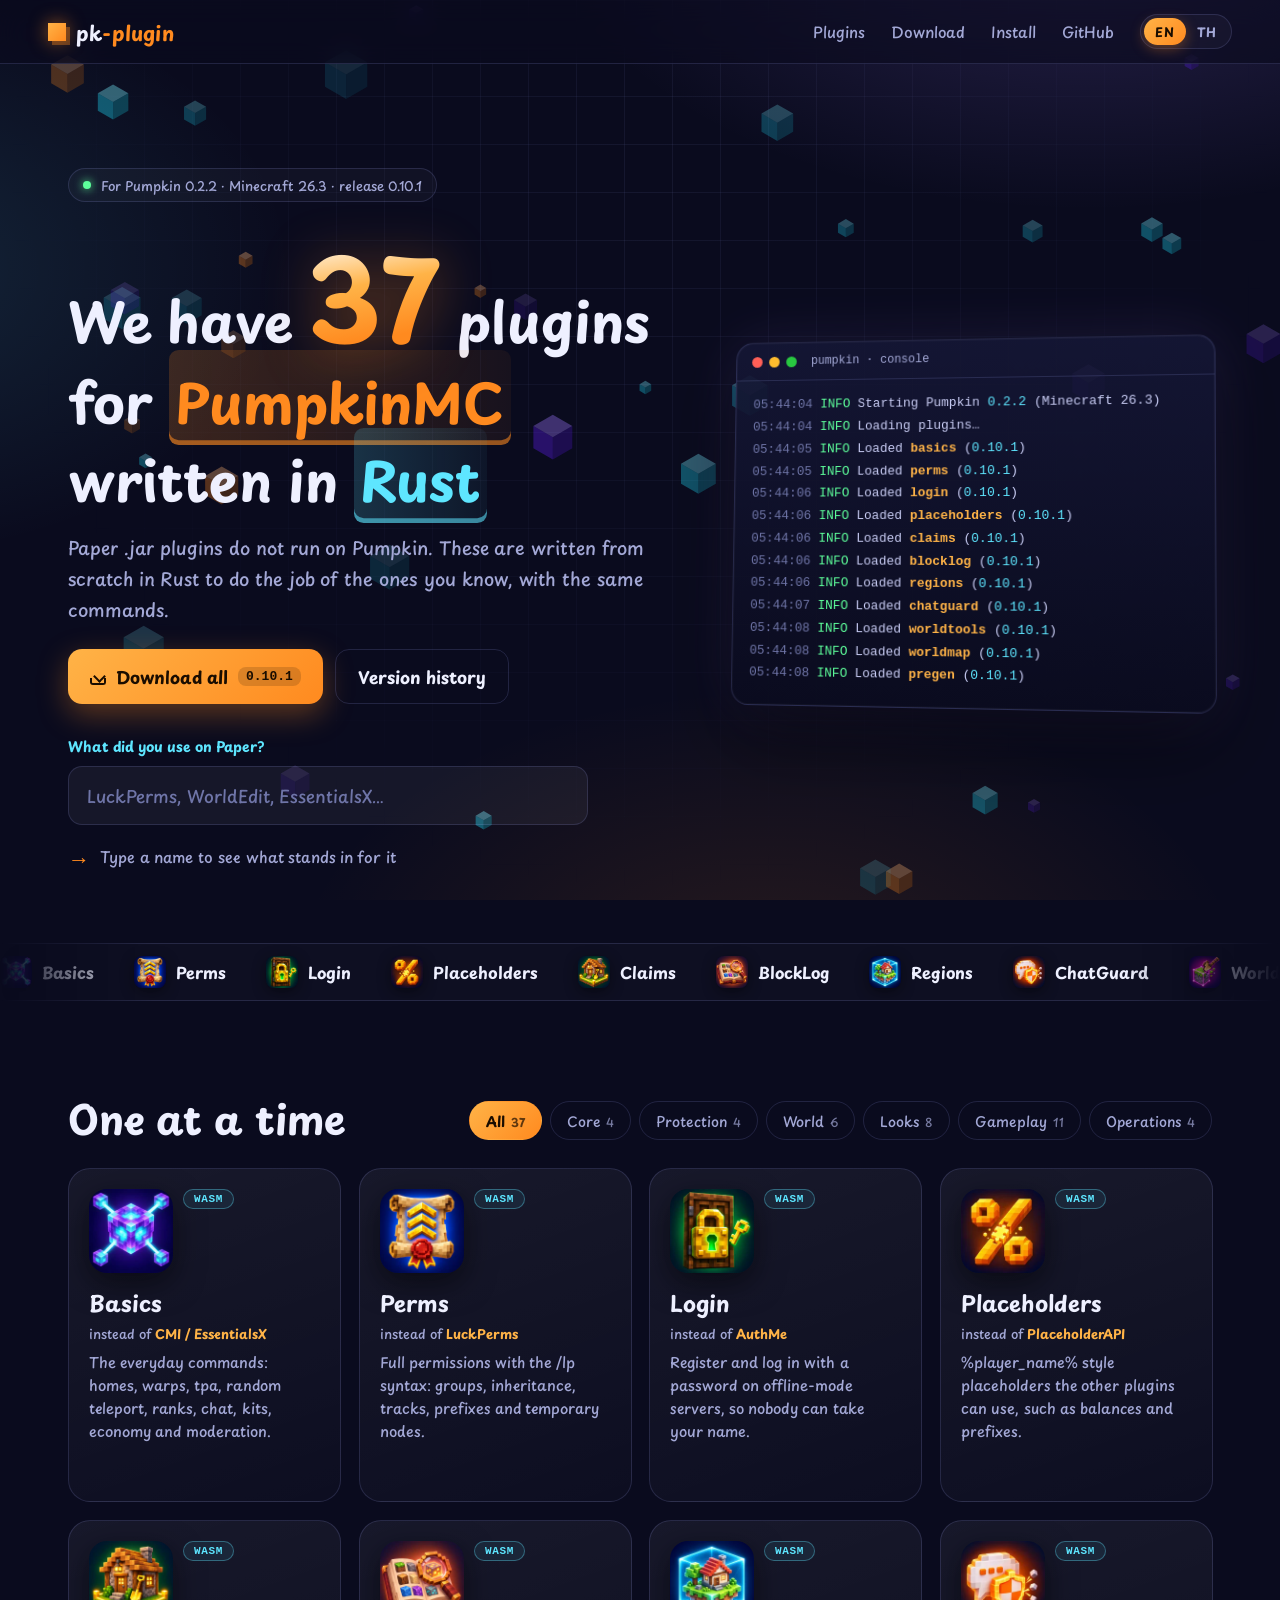
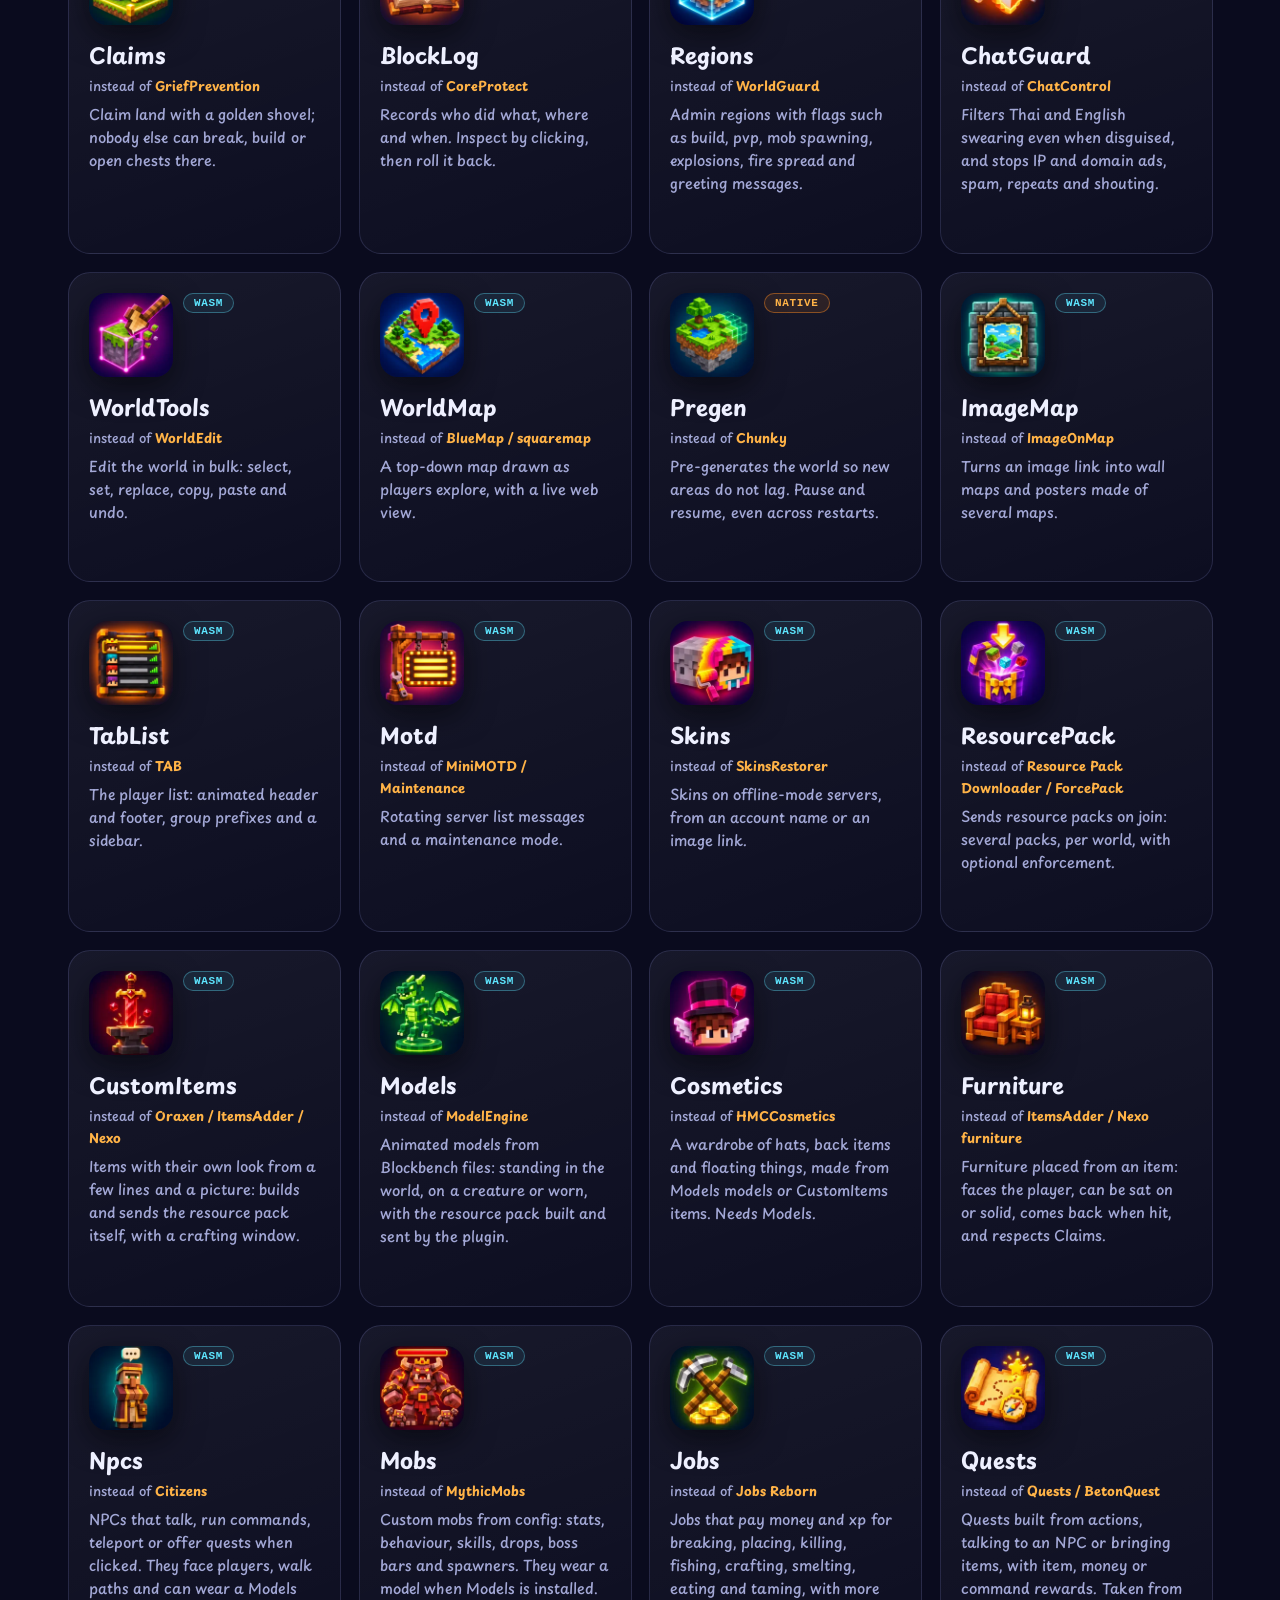
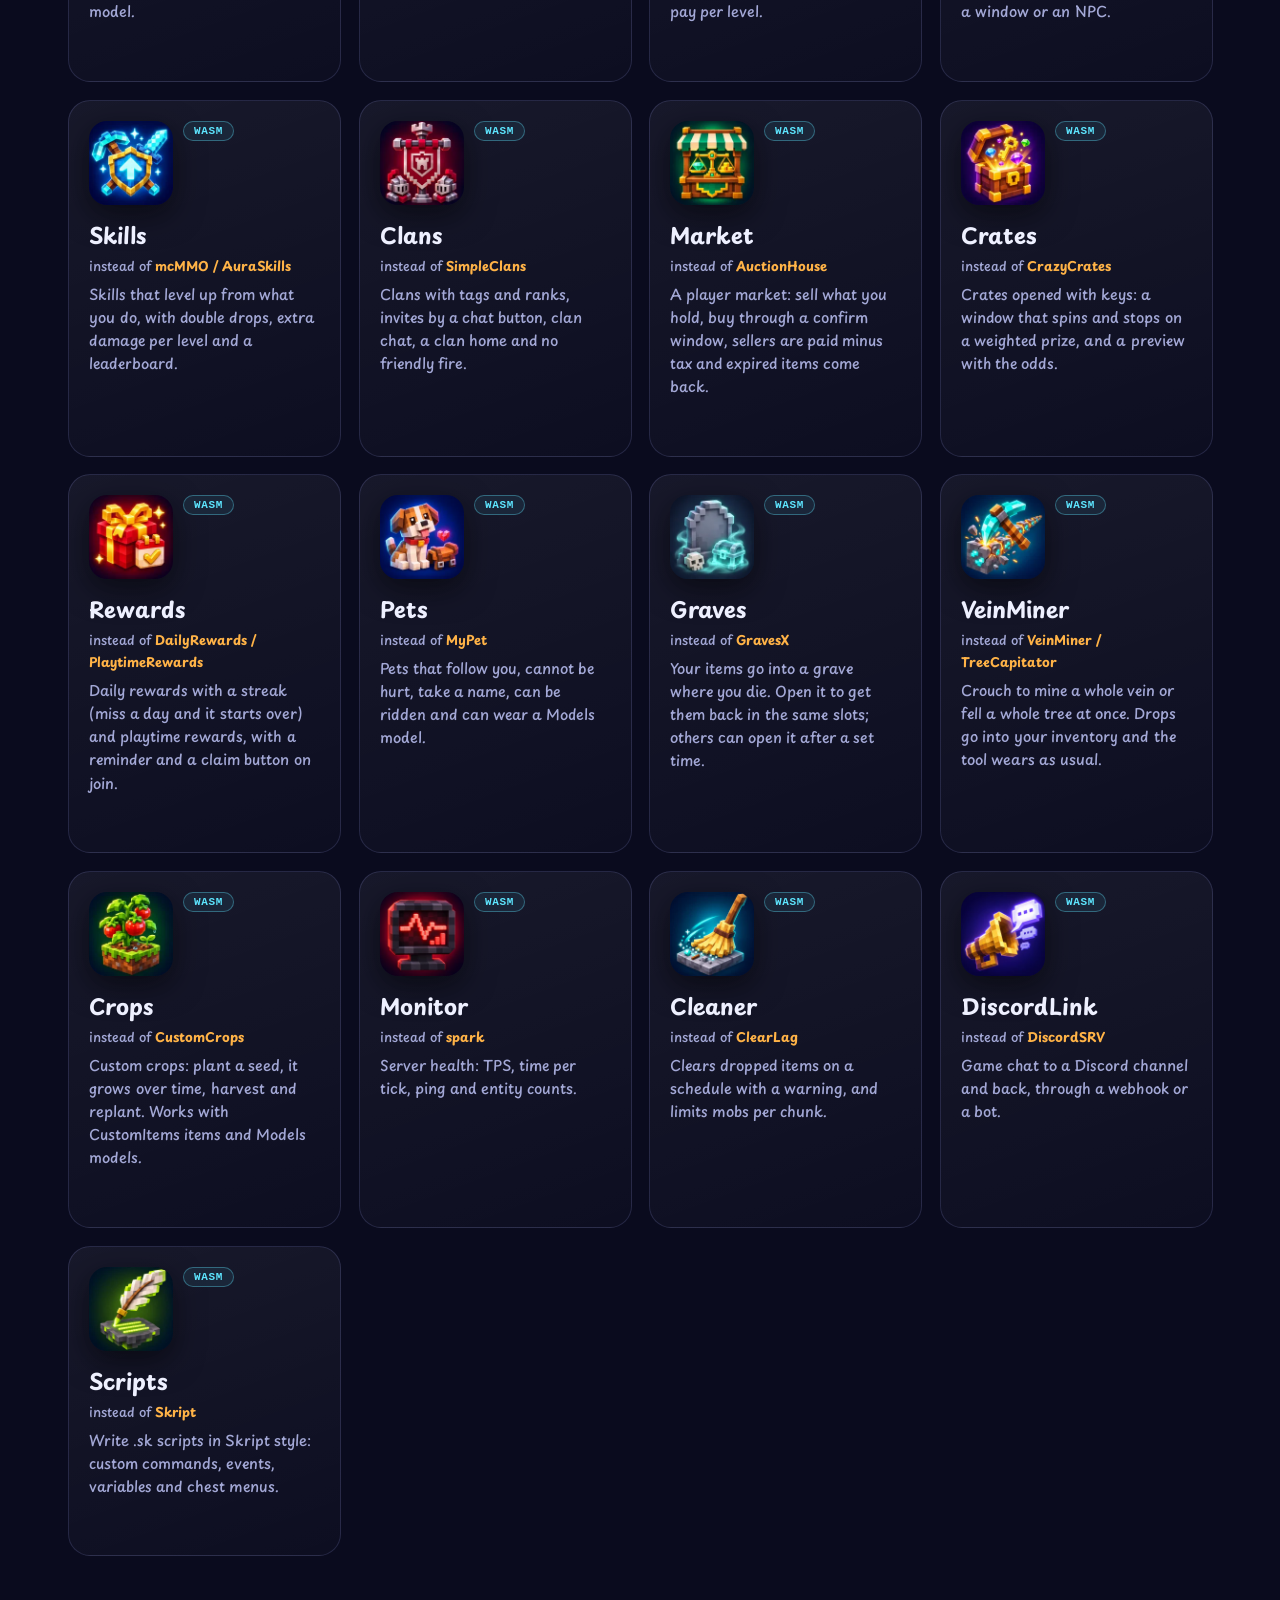
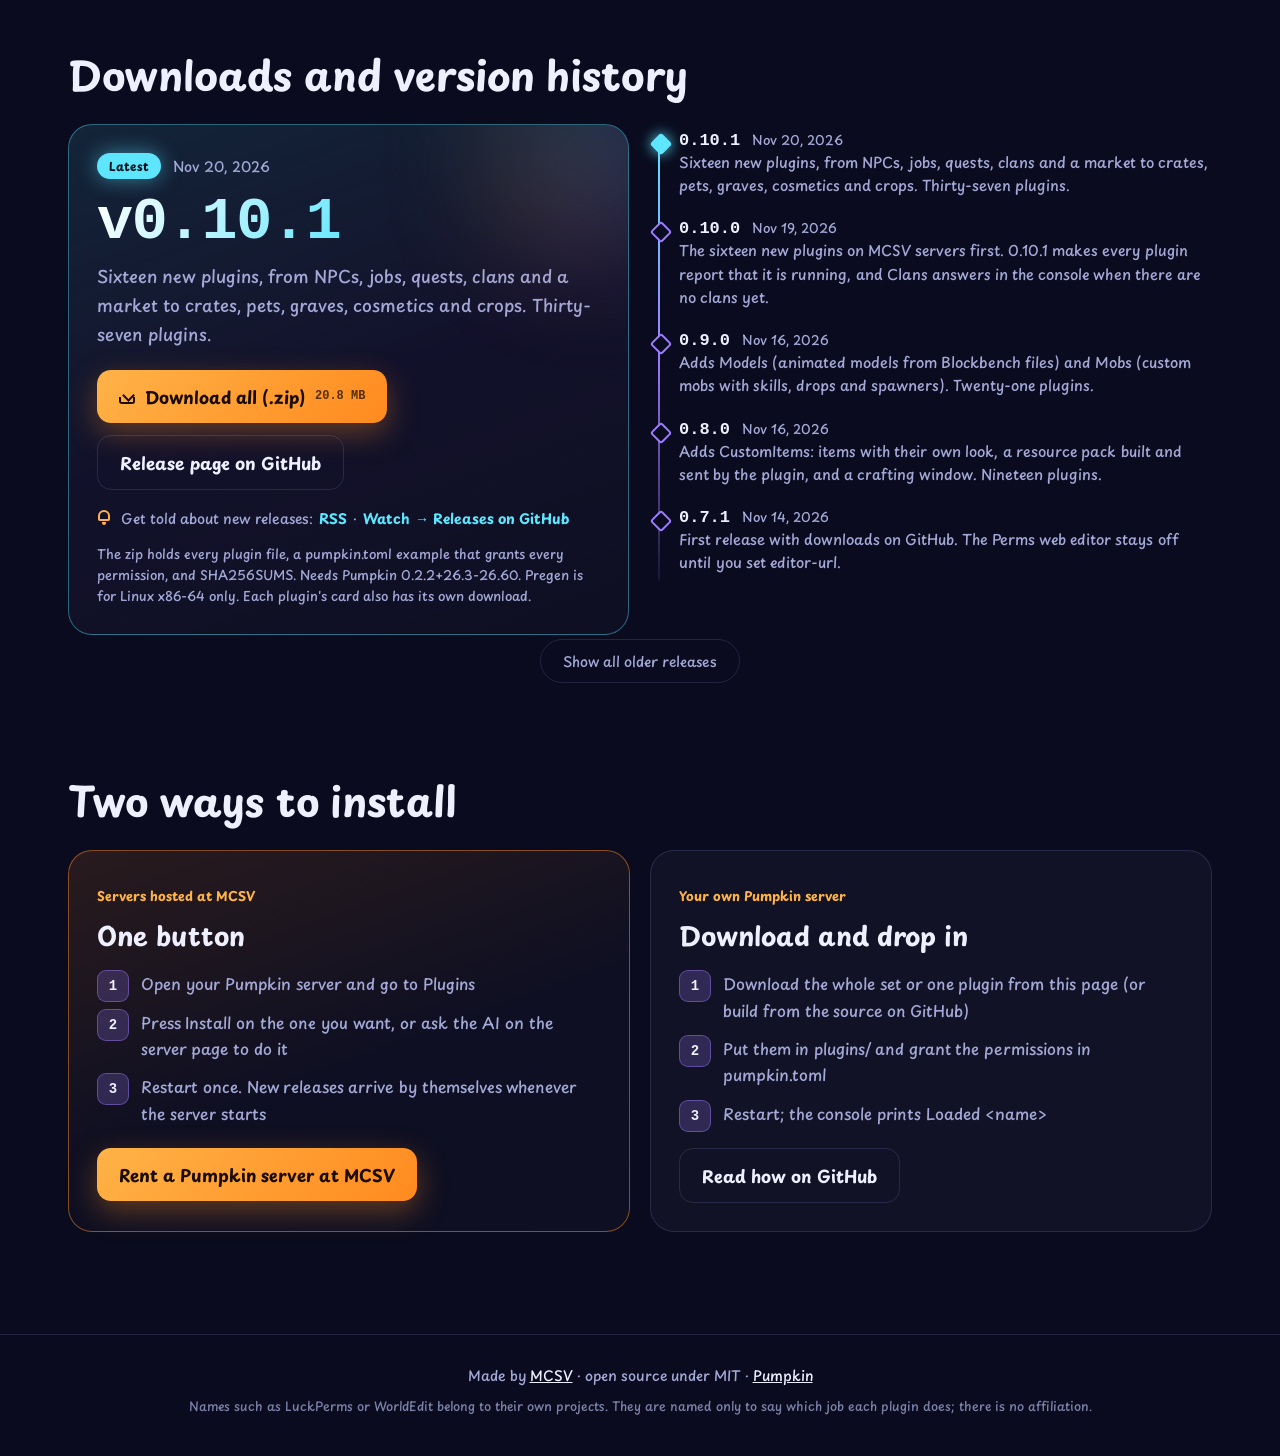
==== commit 6e41dc81: "Hub page and README: sixteen new plugins and release 0.10.1 - Hub: Regions, ChatGuard, Npcs, Furnitu" ====
--- a/site/index.html
+++ b/site/index.html
@@ -3,8 +3,8 @@
 <head>
 <meta charset="utf-8">
 <meta name="viewport" content="width=device-width, initial-scale=1">
-<title>Pumpkin Plugins: 21 plugins for the PumpkinMC Minecraft server, written in Rust | MCSV</title>
-<meta name="description" content="21 open-source plugins for the PumpkinMC Minecraft server, written in Rust: they stand in for LuckPerms, EssentialsX, WorldEdit, CoreProtect, GriefPrevention, AuthMe and more, with the same commands. Free download.">
+<title>Pumpkin Plugins: 37 plugins for the PumpkinMC Minecraft server, written in Rust | MCSV</title>
+<meta name="description" content="37 open-source plugins for the PumpkinMC Minecraft server, written in Rust: they stand in for LuckPerms, EssentialsX, WorldEdit, CoreProtect, GriefPrevention, AuthMe and more, with the same commands. Free download.">
 <meta name="robots" content="index, follow, max-image-preview:large">
 <meta name="author" content="MCSV">
 <meta name="theme-color" content="#0a0b1e">
@@ -18,7 +18,7 @@
 <meta property="og:type" content="website">
 <meta property="og:site_name" content="Pumpkin Plugins by MCSV">
 <meta property="og:url" content="https://pk-plugin.mcsv.me/">
-<meta property="og:title" content="Pumpkin Plugins: 21 plugins for PumpkinMC, written in Rust">
+<meta property="og:title" content="Pumpkin Plugins: 37 plugins for PumpkinMC, written in Rust">
 <meta property="og:description" content="Stand-ins for LuckPerms, EssentialsX, WorldEdit, CoreProtect and more, with the same commands. Open source, free download.">
 <meta property="og:locale" content="en_US">
 <meta property="og:locale:alternate" content="th_TH">
@@ -26,13 +26,13 @@
 <meta property="og:image:type" content="image/jpeg">
 <meta property="og:image:width" content="1200">
 <meta property="og:image:height" content="630">
-<meta property="og:image:alt" content="We have 21 plugins for PumpkinMC, written in Rust, with the icon of each plugin">
+<meta property="og:image:alt" content="We have 37 plugins for PumpkinMC, written in Rust, with the icon of each plugin">
 <meta name="twitter:card" content="summary_large_image">
-<meta name="twitter:title" content="Pumpkin Plugins: 21 plugins for PumpkinMC, written in Rust">
+<meta name="twitter:title" content="Pumpkin Plugins: 37 plugins for PumpkinMC, written in Rust">
 <meta name="twitter:description" content="Stand-ins for LuckPerms, EssentialsX, WorldEdit, CoreProtect and more, with the same commands. Open source, free download.">
 <meta name="twitter:image" content="https://pk-plugin.mcsv.me/og.jpg">
-<meta name="twitter:image:alt" content="We have 21 plugins for PumpkinMC, written in Rust, with the icon of each plugin">
-<script type="application/ld+json">{"@context":"https://schema.org","@graph":[{"@type":"WebSite","@id":"https://pk-plugin.mcsv.me/#site","url":"https://pk-plugin.mcsv.me/","name":"Pumpkin Plugins","inLanguage":["en","th"],"publisher":{"@id":"https://mcsv.me/#org"}},{"@type":"Organization","@id":"https://mcsv.me/#org","name":"MCSV","url":"https://mcsv.me/"},{"@type":"SoftwareApplication","@id":"https://pk-plugin.mcsv.me/#app","name":"Pumpkin Plugins","url":"https://pk-plugin.mcsv.me/","image":"https://pk-plugin.mcsv.me/og.jpg","description":"21 plugins for the PumpkinMC Minecraft server, written in Rust. They stand in for LuckPerms, EssentialsX, WorldEdit, CoreProtect and others, with the same commands.","applicationCategory":"GameApplication","applicationSubCategory":"Minecraft server plugins","operatingSystem":"Pumpkin 0.2.2 (Minecraft 26.3)","softwareVersion":"0.9.0","datePublished":"2026-11-16","downloadUrl":"https://github.com/artmasster/pumpkin-plugins/releases/download/v0.9.0/pumpkin-plugins-0.9.0.zip","license":"https://opensource.org/licenses/MIT","isAccessibleForFree":true,"offers":{"@type":"Offer","price":"0","priceCurrency":"USD"},"author":{"@id":"https://mcsv.me/#org"},"sameAs":["https://github.com/artmasster/pumpkin-plugins"]},{"@type":"ItemList","name":"All 21 plugins","numberOfItems":21,"itemListElement":[{"@type":"ListItem","position":1,"url":"https://pk-plugin.mcsv.me/#basics","name":"Basics (instead of CMI / EssentialsX)","description":"The everyday commands: homes, warps, tpa, random teleport, ranks, chat, kits, economy and moderation."},{"@type":"ListItem","position":2,"url":"https://pk-plugin.mcsv.me/#perms","name":"Perms (instead of LuckPerms)","description":"Full permissions with the /lp syntax: groups, inheritance, tracks, prefixes and temporary nodes."},{"@type":"ListItem","position":3,"url":"https://pk-plugin.mcsv.me/#login","name":"Login (instead of AuthMe)","description":"Register and log in with a password on offline-mode servers, so nobody can take your name."},{"@type":"ListItem","position":4,"url":"https://pk-plugin.mcsv.me/#placeholders","name":"Placeholders (instead of PlaceholderAPI)","description":"%player_name% style placeholders the other plugins can use, such as balances and prefixes."},{"@type":"ListItem","position":5,"url":"https://pk-plugin.mcsv.me/#claims","name":"Claims (instead of GriefPrevention)","description":"Claim land with a golden shovel; nobody else can break, build or open chests there."},{"@type":"ListItem","position":6,"url":"https://pk-plugin.mcsv.me/#blocklog","name":"BlockLog (instead of CoreProtect)","description":"Records who did what, where and when. Inspect by clicking, then roll it back."},{"@type":"ListItem","position":7,"url":"https://pk-plugin.mcsv.me/#worldtools","name":"WorldTools (instead of WorldEdit)","description":"Edit the world in bulk: select, set, replace, copy, paste and undo."},{"@type":"ListItem","position":8,"url":"https://pk-plugin.mcsv.me/#worldmap","name":"WorldMap (instead of BlueMap / squaremap)","description":"A top-down map drawn as players explore, with a live web view."},{"@type":"ListItem","position":9,"url":"https://pk-plugin.mcsv.me/#pregen","name":"Pregen (instead of Chunky)","description":"Pre-generates the world so new areas do not lag. Pause and resume, even across restarts."},{"@type":"ListItem","position":10,"url":"https://pk-plugin.mcsv.me/#imagemap","name":"ImageMap (instead of ImageOnMap)","description":"Turns an image link into wall maps and posters made of several maps."},{"@type":"ListItem","position":11,"url":"https://pk-plugin.mcsv.me/#tablist","name":"TabList (instead of TAB)","description":"The player list: animated header and footer, group prefixes and a sidebar."},{"@type":"ListItem","position":12,"url":"https://pk-plugin.mcsv.me/#motd","name":"Motd (instead of MiniMOTD / Maintenance)","description":"Rotating server list messages and a maintenance mode."},{"@type":"ListItem","position":13,"url":"https://pk-plugin.mcsv.me/#skins","name":"Skins (instead of SkinsRestorer)","description":"Skins on offline-mode servers, from an account name or an image link."},{"@type":"ListItem","position":14,"url":"https://pk-plugin.mcsv.me/#resourcepack","name":"ResourcePack (instead of Resource Pack Downloader / ForcePack)","description":"Sends resource packs on join: several packs, per world, with optional enforcement."},{"@type":"ListItem","position":15,"url":"https://pk-plugin.mcsv.me/#customitems","name":"CustomItems (instead of Oraxen / ItemsAdder / Nexo)","description":"Items with their own look from a few lines and a picture: builds and sends the resource pack itself, with a crafting window."},{"@type":"ListItem","position":16,"url":"https://pk-plugin.mcsv.me/#models","name":"Models (instead of ModelEngine)","description":"Animated models from Blockbench files: standing in the world, on a creature or worn, with the resource pack built and sent by the plugin."},{"@type":"ListItem","position":17,"url":"https://pk-plugin.mcsv.me/#mobs","name":"Mobs (instead of MythicMobs)","description":"Custom mobs from config: stats, behaviour, skills, drops, boss bars and spawners. They wear a model when Models is installed."},{"@type":"ListItem","position":18,"url":"https://pk-plugin.mcsv.me/#monitor","name":"Monitor (instead of spark)","description":"Server health: TPS, time per tick, ping and entity counts."},{"@type":"ListItem","position":19,"url":"https://pk-plugin.mcsv.me/#cleaner","name":"Cleaner (instead of ClearLag)","description":"Clears dropped items on a schedule with a warning, and limits mobs per chunk."},{"@type":"ListItem","position":20,"url":"https://pk-plugin.mcsv.me/#discordlink","name":"DiscordLink (instead of DiscordSRV)","description":"Game chat to a Discord channel and back, through a webhook or a bot."},{"@type":"ListItem","position":21,"url":"https://pk-plugin.mcsv.me/#scripts","name":"Scripts (instead of Skript)","description":"Write .sk scripts in Skript style: custom commands, events, variables and chest menus."}]}]}</script>
+<meta name="twitter:image:alt" content="We have 37 plugins for PumpkinMC, written in Rust, with the icon of each plugin">
+<script type="application/ld+json">{"@context":"https://schema.org","@graph":[{"@type":"WebSite","@id":"https://pk-plugin.mcsv.me/#site","url":"https://pk-plugin.mcsv.me/","name":"Pumpkin Plugins","inLanguage":["en","th"],"publisher":{"@id":"https://mcsv.me/#org"}},{"@type":"Organization","@id":"https://mcsv.me/#org","name":"MCSV","url":"https://mcsv.me/"},{"@type":"SoftwareApplication","@id":"https://pk-plugin.mcsv.me/#app","name":"Pumpkin Plugins","url":"https://pk-plugin.mcsv.me/","image":"https://pk-plugin.mcsv.me/og.jpg","description":"37 plugins for the PumpkinMC Minecraft server, written in Rust. They stand in for LuckPerms, EssentialsX, WorldEdit, CoreProtect and others, with the same commands.","applicationCategory":"GameApplication","applicationSubCategory":"Minecraft server plugins","operatingSystem":"Pumpkin 0.2.2 (Minecraft 26.3)","softwareVersion":"0.10.1","datePublished":"2026-11-20","downloadUrl":"https://github.com/artmasster/pumpkin-plugins/releases/download/v0.10.1/pumpkin-plugins-0.10.1.zip","license":"https://opensource.org/licenses/MIT","isAccessibleForFree":true,"offers":{"@type":"Offer","price":"0","priceCurrency":"USD"},"author":{"@id":"https://mcsv.me/#org"},"sameAs":["https://github.com/artmasster/pumpkin-plugins"]},{"@type":"ItemList","name":"All 37 plugins","numberOfItems":37,"itemListElement":[{"@type":"ListItem","position":1,"url":"https://pk-plugin.mcsv.me/#basics","name":"Basics (instead of CMI / EssentialsX)","description":"The everyday commands: homes, warps, tpa, random teleport, ranks, chat, kits, economy and moderation."},{"@type":"ListItem","position":2,"url":"https://pk-plugin.mcsv.me/#perms","name":"Perms (instead of LuckPerms)","description":"Full permissions with the /lp syntax: groups, inheritance, tracks, prefixes and temporary nodes."},{"@type":"ListItem","position":3,"url":"https://pk-plugin.mcsv.me/#login","name":"Login (instead of AuthMe)","description":"Register and log in with a password on offline-mode servers, so nobody can take your name."},{"@type":"ListItem","position":4,"url":"https://pk-plugin.mcsv.me/#placeholders","name":"Placeholders (instead of PlaceholderAPI)","description":"%player_name% style placeholders the other plugins can use, such as balances and prefixes."},{"@type":"ListItem","position":5,"url":"https://pk-plugin.mcsv.me/#claims","name":"Claims (instead of GriefPrevention)","description":"Claim land with a golden shovel; nobody else can break, build or open chests there."},{"@type":"ListItem","position":6,"url":"https://pk-plugin.mcsv.me/#blocklog","name":"BlockLog (instead of CoreProtect)","description":"Records who did what, where and when. Inspect by clicking, then roll it back."},{"@type":"ListItem","position":7,"url":"https://pk-plugin.mcsv.me/#regions","name":"Regions (instead of WorldGuard)","description":"Admin regions with flags such as build, pvp, mob spawning, explosions, fire spread and greeting messages."},{"@type":"ListItem","position":8,"url":"https://pk-plugin.mcsv.me/#chatguard","name":"ChatGuard (instead of ChatControl)","description":"Filters Thai and English swearing even when disguised, and stops IP and domain ads, spam, repeats and shouting."},{"@type":"ListItem","position":9,"url":"https://pk-plugin.mcsv.me/#worldtools","name":"WorldTools (instead of WorldEdit)","description":"Edit the world in bulk: select, set, replace, copy, paste and undo."},{"@type":"ListItem","position":10,"url":"https://pk-plugin.mcsv.me/#worldmap","name":"WorldMap (instead of BlueMap / squaremap)","description":"A top-down map drawn as players explore, with a live web view."},{"@type":"ListItem","position":11,"url":"https://pk-plugin.mcsv.me/#pregen","name":"Pregen (instead of Chunky)","description":"Pre-generates the world so new areas do not lag. Pause and resume, even across restarts."},{"@type":"ListItem","position":12,"url":"https://pk-plugin.mcsv.me/#imagemap","name":"ImageMap (instead of ImageOnMap)","description":"Turns an image link into wall maps and posters made of several maps."},{"@type":"ListItem","position":13,"url":"https://pk-plugin.mcsv.me/#tablist","name":"TabList (instead of TAB)","description":"The player list: animated header and footer, group prefixes and a sidebar."},{"@type":"ListItem","position":14,"url":"https://pk-plugin.mcsv.me/#motd","name":"Motd (instead of MiniMOTD / Maintenance)","description":"Rotating server list messages and a maintenance mode."},{"@type":"ListItem","position":15,"url":"https://pk-plugin.mcsv.me/#skins","name":"Skins (instead of SkinsRestorer)","description":"Skins on offline-mode servers, from an account name or an image link."},{"@type":"ListItem","position":16,"url":"https://pk-plugin.mcsv.me/#resourcepack","name":"ResourcePack (instead of Resource Pack Downloader / ForcePack)","description":"Sends resource packs on join: several packs, per world, with optional enforcement."},{"@type":"ListItem","position":17,"url":"https://pk-plugin.mcsv.me/#customitems","name":"CustomItems (instead of Oraxen / ItemsAdder / Nexo)","description":"Items with their own look from a few lines and a picture: builds and sends the resource pack itself, with a crafting window."},{"@type":"ListItem","position":18,"url":"https://pk-plugin.mcsv.me/#models","name":"Models (instead of ModelEngine)","description":"Animated models from Blockbench files: standing in the world, on a creature or worn, with the resource pack built and sent by the plugin."},{"@type":"ListItem","position":19,"url":"https://pk-plugin.mcsv.me/#cosmetics","name":"Cosmetics (instead of HMCCosmetics)","description":"A wardrobe of hats, back items and floating things, made from Models models or CustomItems items. Needs Models."},{"@type":"ListItem","position":20,"url":"https://pk-plugin.mcsv.me/#furniture","name":"Furniture (instead of ItemsAdder / Nexo furniture)","description":"Furniture placed from an item: faces the player, can be sat on or solid, comes back when hit, and respects Claims."},{"@type":"ListItem","position":21,"url":"https://pk-plugin.mcsv.me/#npcs","name":"Npcs (instead of Citizens)","description":"NPCs that talk, run commands, teleport or offer quests when clicked. They face players, walk paths and can wear a Models model."},{"@type":"ListItem","position":22,"url":"https://pk-plugin.mcsv.me/#mobs","name":"Mobs (instead of MythicMobs)","description":"Custom mobs from config: stats, behaviour, skills, drops, boss bars and spawners. They wear a model when Models is installed."},{"@type":"ListItem","position":23,"url":"https://pk-plugin.mcsv.me/#jobs","name":"Jobs (instead of Jobs Reborn)","description":"Jobs that pay money and xp for breaking, placing, killing, fishing, crafting, smelting, eating and taming, with more pay per level."},{"@type":"ListItem","position":24,"url":"https://pk-plugin.mcsv.me/#quests","name":"Quests (instead of Quests / BetonQuest)","description":"Quests built from actions, talking to an NPC or bringing items, with item, money or command rewards. Taken from a window or an NPC."},{"@type":"ListItem","position":25,"url":"https://pk-plugin.mcsv.me/#skills","name":"Skills (instead of mcMMO / AuraSkills)","description":"Skills that level up from what you do, with double drops, extra damage per level and a leaderboard."},{"@type":"ListItem","position":26,"url":"https://pk-plugin.mcsv.me/#clans","name":"Clans (instead of SimpleClans)","description":"Clans with tags and ranks, invites by a chat button, clan chat, a clan home and no friendly fire."},{"@type":"ListItem","position":27,"url":"https://pk-plugin.mcsv.me/#market","name":"Market (instead of AuctionHouse)","description":"A player market: sell what you hold, buy through a confirm window, sellers are paid minus tax and expired items come back."},{"@type":"ListItem","position":28,"url":"https://pk-plugin.mcsv.me/#crates","name":"Crates (instead of CrazyCrates)","description":"Crates opened with keys: a window that spins and stops on a weighted prize, and a preview with the odds."},{"@type":"ListItem","position":29,"url":"https://pk-plugin.mcsv.me/#rewards","name":"Rewards (instead of DailyRewards / PlaytimeRewards)","description":"Daily rewards with a streak (miss a day and it starts over) and playtime rewards, with a reminder and a claim button on join."},{"@type":"ListItem","position":30,"url":"https://pk-plugin.mcsv.me/#pets","name":"Pets (instead of MyPet)","description":"Pets that follow you, cannot be hurt, take a name, can be ridden and can wear a Models model."},{"@type":"ListItem","position":31,"url":"https://pk-plugin.mcsv.me/#graves","name":"Graves (instead of GravesX)","description":"Your items go into a grave where you die. Open it to get them back in the same slots; others can open it after a set time."},{"@type":"ListItem","position":32,"url":"https://pk-plugin.mcsv.me/#veinminer","name":"VeinMiner (instead of VeinMiner / TreeCapitator)","description":"Crouch to mine a whole vein or fell a whole tree at once. Drops go into your inventory and the tool wears as usual."},{"@type":"ListItem","position":33,"url":"https://pk-plugin.mcsv.me/#crops","name":"Crops (instead of CustomCrops)","description":"Custom crops: plant a seed, it grows over time, harvest and replant. Works with CustomItems items and Models models."},{"@type":"ListItem","position":34,"url":"https://pk-plugin.mcsv.me/#monitor","name":"Monitor (instead of spark)","description":"Server health: TPS, time per tick, ping and entity counts."},{"@type":"ListItem","position":35,"url":"https://pk-plugin.mcsv.me/#cleaner","name":"Cleaner (instead of ClearLag)","description":"Clears dropped items on a schedule with a warning, and limits mobs per chunk."},{"@type":"ListItem","position":36,"url":"https://pk-plugin.mcsv.me/#discordlink","name":"DiscordLink (instead of DiscordSRV)","description":"Game chat to a Discord channel and back, through a webhook or a bot."},{"@type":"ListItem","position":37,"url":"https://pk-plugin.mcsv.me/#scripts","name":"Scripts (instead of Skript)","description":"Write .sk scripts in Skript style: custom commands, events, variables and chest menus."}]}]}</script>
 <link rel="preload" href="fonts/playpen-sans-thai-700-thai.woff2" as="font" type="font/woff2" crossorigin>
 <link rel="stylesheet" href="style.css">
 </head>
@@ -63,9 +63,9 @@
 <main id="top">
   <section class="hero">
     <div class="hero-copy">
-      <p class="eyebrow reveal"><span class="dot"></span><span data-i18n="eyebrow">For Pumpkin 0.2.2 · Minecraft 26.3 · release 0.9.0</span></p>
+      <p class="eyebrow reveal"><span class="dot"></span><span data-i18n="eyebrow">For Pumpkin 0.2.2 · Minecraft 26.3 · release 0.10.1</span></p>
       <h1 class="reveal">
-        <span class="h1-top"><span data-i18n="h1a">We have</span><span class="count" id="count">21</span><span data-i18n="h1b">plugins</span></span>
+        <span class="h1-top"><span data-i18n="h1a">We have</span><span class="count" id="count">37</span><span data-i18n="h1b">plugins</span></span>
         <span class="h1-line" data-i18n="h1c">for <em>PumpkinMC</em></span>
         <span class="h1-line" data-i18n="h1d">written in <em class="rust">Rust</em></span>
       </h1>
